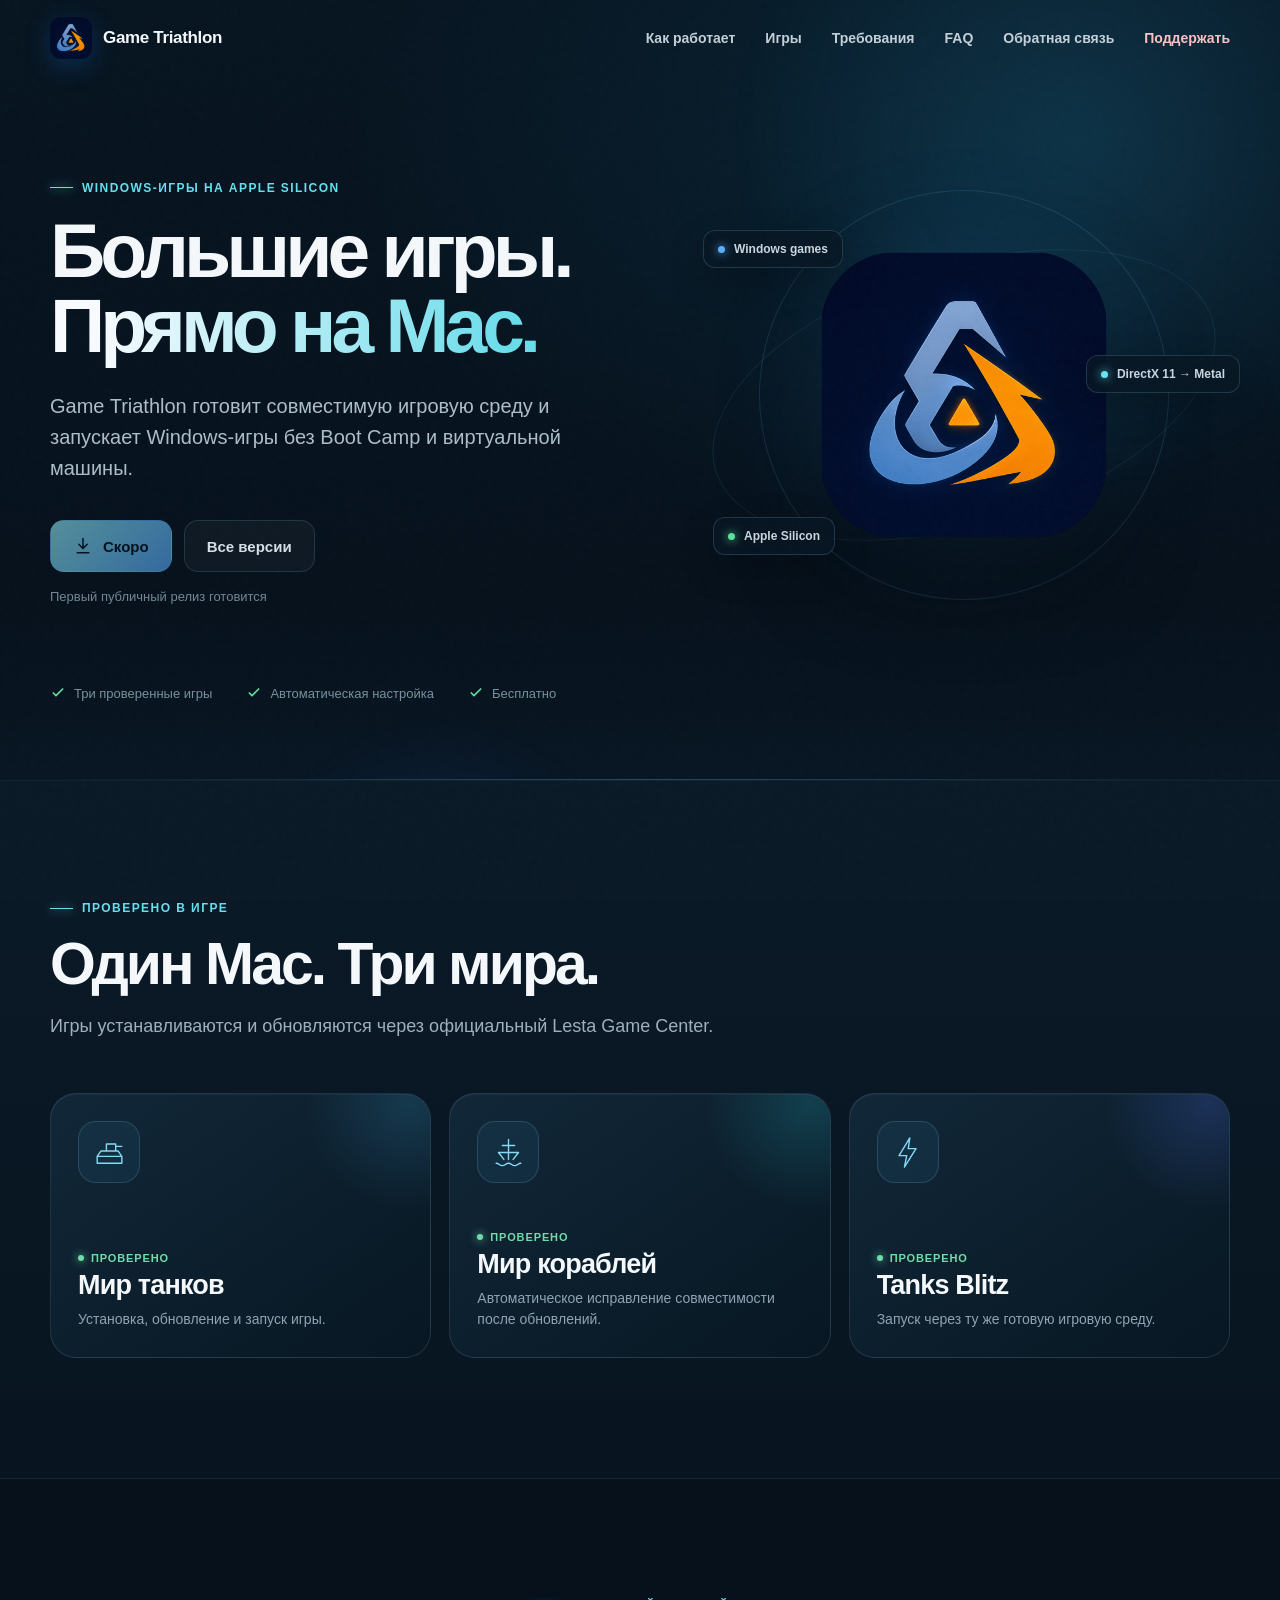
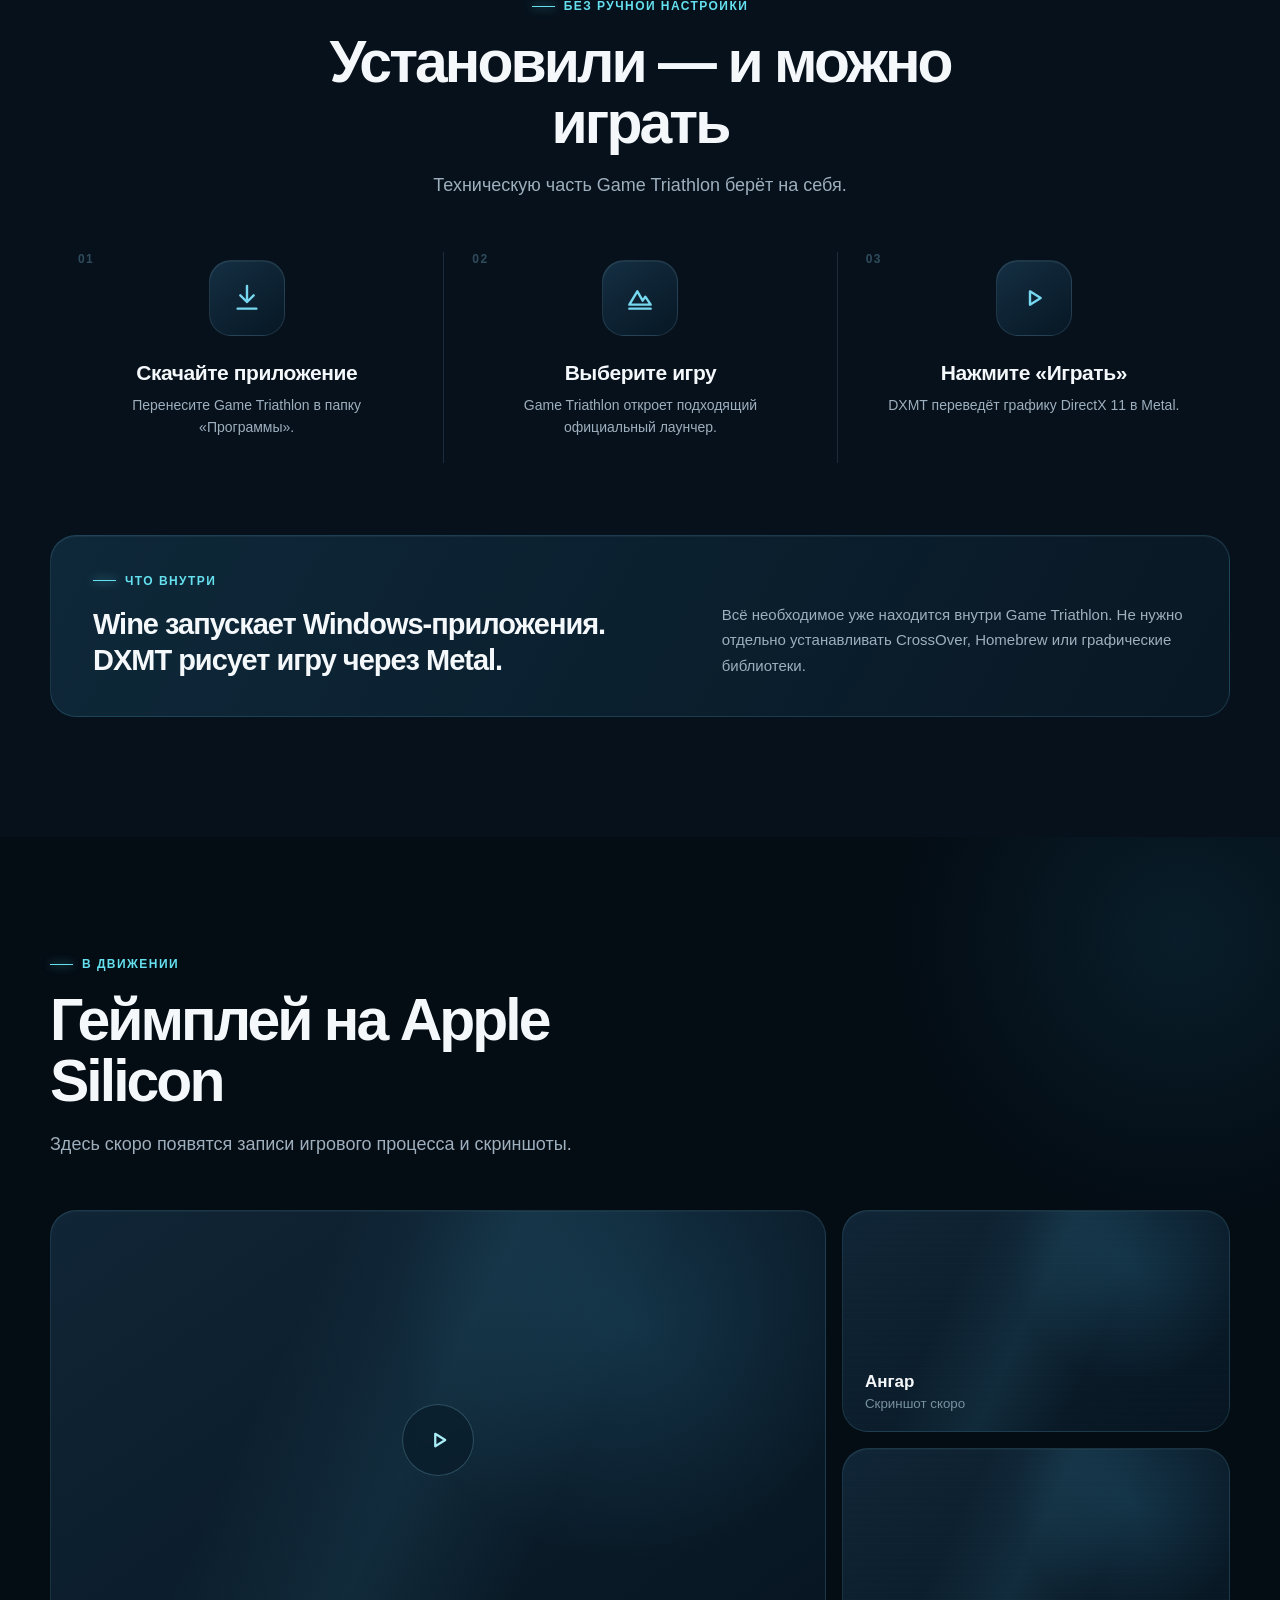
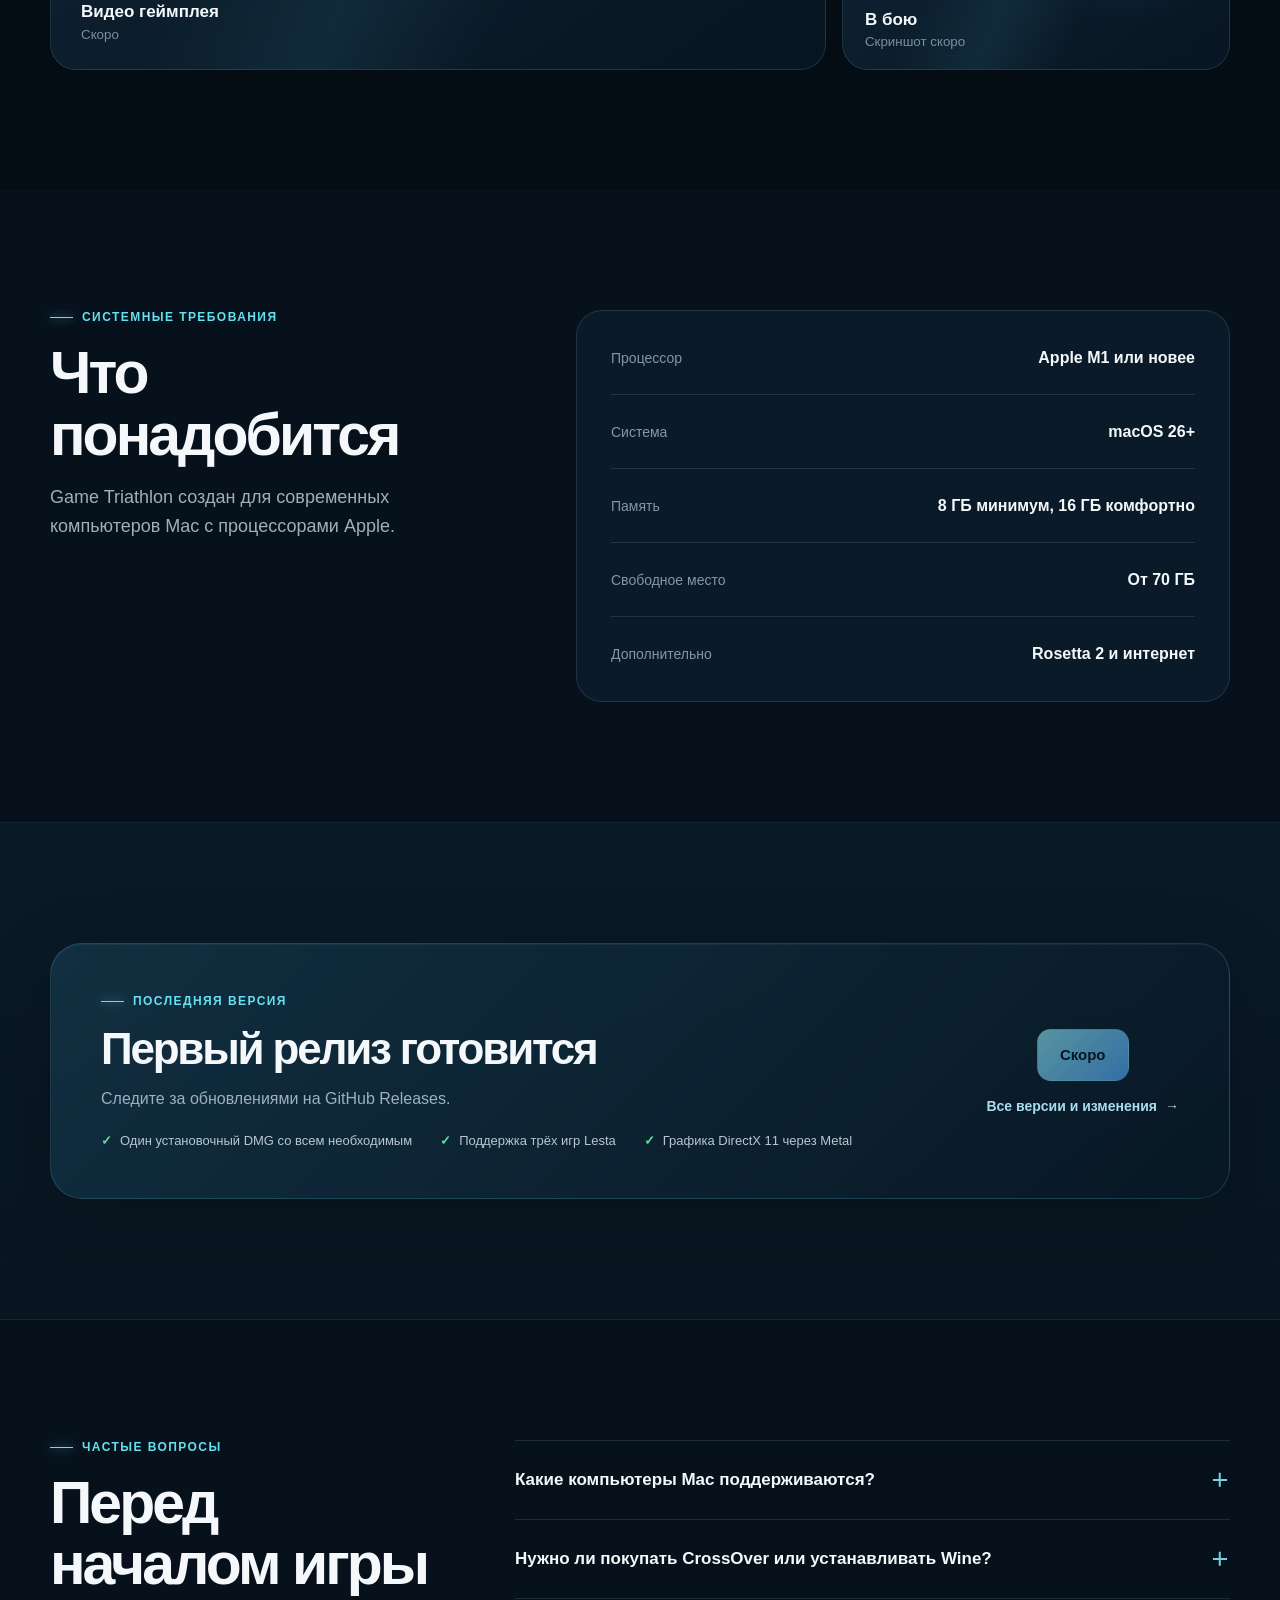
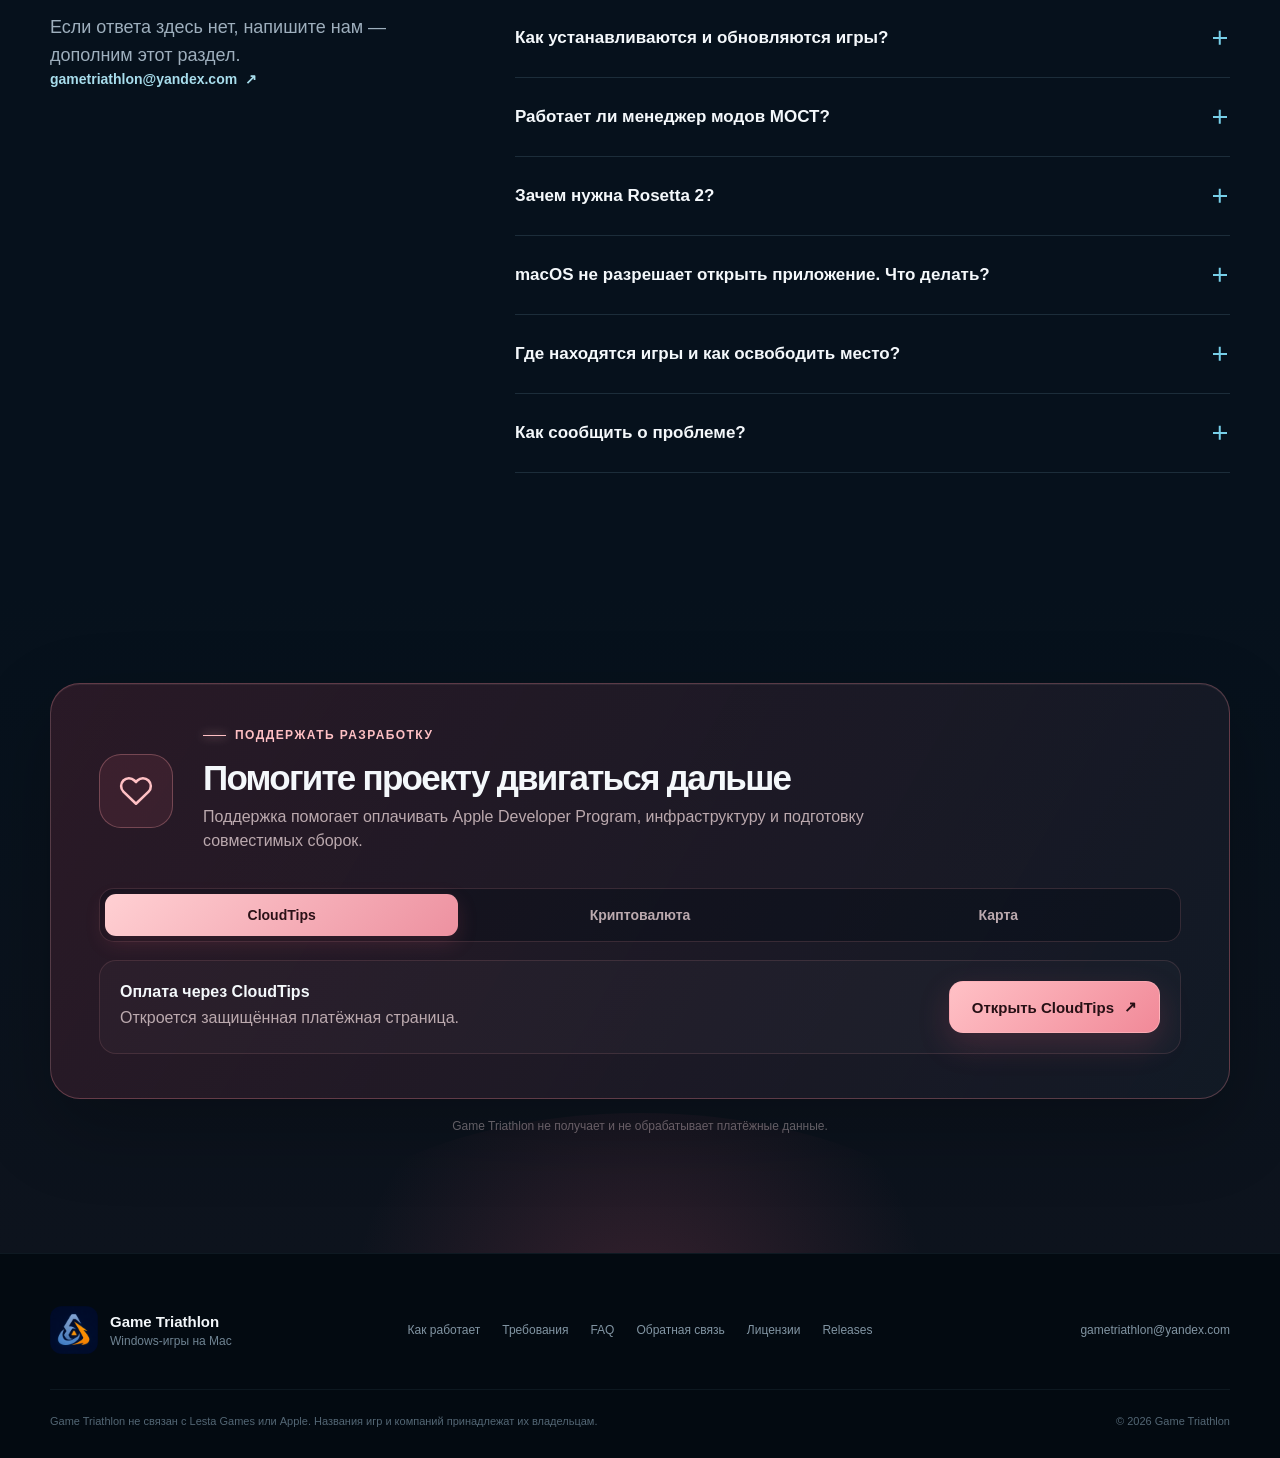
==== index.html @ a2267acf "feat: broaden game catalog and support options" ====
<!doctype html>
<html lang="ru">
<head>
  <meta charset="utf-8">
  <meta name="viewport" content="width=device-width, initial-scale=1">
  <title>Game Triathlon — Windows-игры на Mac</title>
  <meta name="description" content="Запускайте совместимые Windows-игры на Mac с Apple Silicon — без Boot Camp и виртуальной машины. Уже проверены «Мир танков», «Мир кораблей» и Tanks Blitz.">
  <meta name="theme-color" content="#07131f">
  <meta property="og:type" content="website">
  <meta property="og:locale" content="ru_RU">
  <meta property="og:title" content="Game Triathlon — большие игры прямо на Mac">
  <meta property="og:description" content="Готовая среда для запуска совместимых Windows-игр на компьютерах Mac с Apple Silicon.">
  <meta property="og:url" content="https://gametriathlon.github.io/">
  <meta property="og:image" content="https://gametriathlon.github.io/assets/images/app-icon.png">
  <meta name="twitter:card" content="summary">
  <link rel="canonical" href="https://gametriathlon.github.io/">
  <link rel="icon" href="assets/images/app-icon.png" type="image/png">
  <link rel="stylesheet" href="assets/styles.css">
  <script src="assets/site.js" defer></script>
</head>
<body>
  <a class="skip-link" href="#main">Перейти к содержимому</a>

  <header class="site-header" data-header>
    <div class="container nav-shell">
      <a class="brand" href="#top" aria-label="Game Triathlon — в начало страницы">
        <img src="assets/images/app-icon.png" width="42" height="42" alt="">
        <span>Game Triathlon</span>
      </a>
      <button class="menu-toggle" type="button" aria-expanded="false" aria-controls="site-nav" data-menu-toggle>
        <span class="sr-only">Открыть меню</span>
        <span></span><span></span><span></span>
      </button>
      <nav class="site-nav" id="site-nav" aria-label="Основная навигация" data-menu>
        <a href="#how">Как работает</a>
        <a href="#games">Игры</a>
        <a href="#requirements">Требования</a>
        <a href="#faq">FAQ</a>
        <a href="mailto:gametriathlon@yandex.com">Обратная связь</a>
        <a class="nav-support" href="#support">Поддержать</a>
      </nav>
    </div>
  </header>

  <main id="main">
    <section class="hero" id="top">
      <div class="hero-light hero-light-one" aria-hidden="true"></div>
      <div class="hero-light hero-light-two" aria-hidden="true"></div>
      <div class="container hero-grid">
        <div class="hero-copy">
          <p class="eyebrow"><span></span> Windows-игры на Apple Silicon</p>
          <h1>Большие игры.<br><em>Прямо на Mac.</em></h1>
          <p class="hero-lead">Game Triathlon готовит совместимую игровую среду и запускает Windows-игры без Boot Camp и виртуальной машины.</p>
          <div class="hero-actions">
            <a class="button button-primary is-disabled" data-download aria-disabled="true">
              <svg viewBox="0 0 24 24" aria-hidden="true"><path d="M12 3v12m0 0 5-5m-5 5-5-5M5 20h14"/></svg>
              <span data-download-label>Скоро</span>
            </a>
            <a class="button button-quiet" href="https://github.com/gametriathlon/gametriathlon.github.io/releases">Все версии</a>
          </div>
          <p class="release-note" data-hero-release>Первый публичный релиз готовится</p>
        </div>

        <div class="hero-visual" aria-label="Game Triathlon соединяет Windows-игры, Wine и Metal">
          <div class="orbit orbit-one" aria-hidden="true"></div>
          <div class="orbit orbit-two" aria-hidden="true"></div>
          <div class="app-icon-wrap">
            <div class="icon-glow" aria-hidden="true"></div>
            <img src="assets/images/app-icon.png" width="286" height="286" alt="Значок Game Triathlon">
          </div>
          <div class="tech-chip chip-one"><span class="chip-dot blue"></span>Windows games</div>
          <div class="tech-chip chip-two"><span class="chip-dot cyan"></span>DirectX 11 → Metal</div>
          <div class="tech-chip chip-three"><span class="chip-dot green"></span>Apple Silicon</div>
        </div>
      </div>
      <div class="container proof-row" aria-label="Ключевые преимущества">
        <span><svg viewBox="0 0 24 24" aria-hidden="true"><path d="m5 12 4 4L19 6"/></svg>Три проверенные игры</span>
        <span><svg viewBox="0 0 24 24" aria-hidden="true"><path d="m5 12 4 4L19 6"/></svg>Автоматическая настройка</span>
        <span><svg viewBox="0 0 24 24" aria-hidden="true"><path d="m5 12 4 4L19 6"/></svg>Бесплатно</span>
      </div>
    </section>

    <section class="section section-soft" id="games">
      <div class="container">
        <div class="section-heading">
          <p class="eyebrow"><span></span> Проверено в игре</p>
          <h2>Один Mac. Три мира.</h2>
          <p>Игры устанавливаются и обновляются через официальный Lesta Game Center.</p>
        </div>
        <div class="games-grid">
          <article class="game-card game-card-tanks">
            <div class="game-symbol" aria-hidden="true">
              <svg viewBox="0 0 48 48"><path d="M8 29h32v9H8zM13 22h22l5 7H8zM20 13h12v9H20zM32 16h8"/></svg>
            </div>
            <div><p class="status"><i></i>Проверено</p><h3>Мир танков</h3><p>Установка, обновление и запуск игры.</p></div>
          </article>
          <article class="game-card game-card-ships">
            <div class="game-symbol" aria-hidden="true">
              <svg viewBox="0 0 48 48"><path d="M24 7v26M16 15h16M18 33l-7-9h26l-7 9M8 38c4 0 4 3 8 3s4-3 8-3 4 3 8 3 4-3 8-3"/></svg>
            </div>
            <div><p class="status"><i></i>Проверено</p><h3>Мир кораблей</h3><p>Автоматическое исправление совместимости после обновлений.</p></div>
          </article>
          <article class="game-card game-card-blitz">
            <div class="game-symbol" aria-hidden="true">
              <svg viewBox="0 0 48 48"><path d="m27 5-14 23h10l-3 15 15-24H25z"/></svg>
            </div>
            <div><p class="status"><i></i>Проверено</p><h3>Tanks Blitz</h3><p>Запуск через ту же готовую игровую среду.</p></div>
          </article>
        </div>
      </div>
    </section>

    <section class="section" id="how">
      <div class="container">
        <div class="section-heading centered">
          <p class="eyebrow"><span></span> Без ручной настройки</p>
          <h2>Установили — и можно играть</h2>
          <p>Техническую часть Game Triathlon берёт на себя.</p>
        </div>
        <ol class="steps">
          <li><span class="step-number">01</span><div class="step-icon"><svg viewBox="0 0 24 24" aria-hidden="true"><path d="M12 3v12m0 0 5-5m-5 5-5-5M5 20h14"/></svg></div><h3>Скачайте приложение</h3><p>Перенесите Game Triathlon в папку «Программы».</p></li>
          <li><span class="step-number">02</span><div class="step-icon"><svg viewBox="0 0 24 24" aria-hidden="true"><path d="M4 17 10 7l4 7 2-3 4 6zM4 20h16"/></svg></div><h3>Выберите игру</h3><p>Game Triathlon откроет подходящий официальный лаунчер.</p></li>
          <li><span class="step-number">03</span><div class="step-icon"><svg viewBox="0 0 24 24" aria-hidden="true"><path d="m9 7 8 5-8 5z"/></svg></div><h3>Нажмите «Играть»</h3><p>DXMT переведёт графику DirectX 11 в Metal.</p></li>
        </ol>
        <div class="explain-card">
          <div><p class="eyebrow"><span></span> Что внутри</p><h3>Wine запускает Windows-приложения.<br>DXMT рисует игру через Metal.</h3></div>
          <p>Всё необходимое уже находится внутри Game Triathlon. Не нужно отдельно устанавливать CrossOver, Homebrew или графические библиотеки.</p>
        </div>
      </div>
    </section>

    <section class="section section-media" id="media">
      <div class="container">
        <div class="section-heading">
          <p class="eyebrow"><span></span> В движении</p>
          <h2>Геймплей на Apple Silicon</h2>
          <p>Здесь скоро появятся записи игрового процесса и скриншоты.</p>
        </div>
        <div class="media-grid">
          <div class="media-main media-placeholder">
            <span class="play-mark"><svg viewBox="0 0 24 24" aria-hidden="true"><path d="m9 7 8 5-8 5z"/></svg></span>
            <div><strong>Видео геймплея</strong><small>Скоро</small></div>
          </div>
          <div class="media-side">
            <div class="media-placeholder"><span class="scan-lines"></span><div><strong>Ангар</strong><small>Скриншот скоро</small></div></div>
            <div class="media-placeholder"><span class="scan-lines"></span><div><strong>В бою</strong><small>Скриншот скоро</small></div></div>
          </div>
        </div>
      </div>
    </section>

    <section class="section" id="requirements">
      <div class="container requirements-grid">
        <div class="section-heading">
          <p class="eyebrow"><span></span> Системные требования</p>
          <h2>Что понадобится</h2>
          <p>Game Triathlon создан для современных компьютеров Mac с процессорами Apple.</p>
        </div>
        <dl class="requirements-card">
          <div><dt>Процессор</dt><dd>Apple M1 или новее</dd></div>
          <div><dt>Система</dt><dd>macOS 26+</dd></div>
          <div><dt>Память</dt><dd>8 ГБ минимум, 16 ГБ комфортно</dd></div>
          <div><dt>Свободное место</dt><dd>От 70 ГБ</dd></div>
          <div><dt>Дополнительно</dt><dd>Rosetta 2 и интернет</dd></div>
        </dl>
      </div>
    </section>

    <section class="section section-soft" id="release">
      <div class="container release-card">
        <div>
          <p class="eyebrow"><span></span> Последняя версия</p>
          <h2 data-release-title>Первый релиз готовится</h2>
          <p class="release-meta" data-release-meta>Следите за обновлениями на GitHub Releases.</p>
          <ul class="change-list" data-changes>
            <li>Один установочный DMG со всем необходимым</li>
            <li>Поддержка трёх игр Lesta</li>
            <li>Графика DirectX 11 через Metal</li>
          </ul>
        </div>
        <div class="release-actions">
          <a class="button button-primary is-disabled" data-download aria-disabled="true"><span data-download-label>Скоро</span></a>
          <a class="text-link" href="https://github.com/gametriathlon/gametriathlon.github.io/releases">Все версии и изменения <span>→</span></a>
        </div>
      </div>
    </section>

    <section class="section" id="faq">
      <div class="container faq-grid">
        <div class="section-heading">
          <p class="eyebrow"><span></span> Частые вопросы</p>
          <h2>Перед началом игры</h2>
          <p>Если ответа здесь нет, напишите нам — дополним этот раздел.</p>
          <a class="text-link" href="mailto:gametriathlon@yandex.com">gametriathlon@yandex.com <span>↗</span></a>
        </div>
        <div class="faq-list">
          <details><summary>Какие компьютеры Mac поддерживаются?<span></span></summary><p>Mac с процессором Apple M1 или новее и macOS 26+. Intel Mac не поддерживается.</p></details>
          <details><summary>Нужно ли покупать CrossOver или устанавливать Wine?<span></span></summary><p>Нет. Совместимая версия Wine, DXMT и необходимые библиотеки уже включены в Game Triathlon.</p></details>
          <details><summary>Как устанавливаются и обновляются игры?<span></span></summary><p>Через официальный Lesta Game Center внутри подготовленной среды. Файлы игр сайт и Game Triathlon не распространяют.</p></details>
          <details><summary>Работает ли менеджер модов МОСТ?<span></span></summary><p>МОСТ устанавливается из Game Triathlon и работает в той же игровой бутылке. Для установки требуется интернет.</p></details>
          <details><summary>Зачем нужна Rosetta 2?<span></span></summary><p>Она выполняет часть компонентов совместимости. Если Rosetta 2 отсутствует, macOS предложит установить её штатным способом.</p></details>
          <details><summary>macOS не разрешает открыть приложение. Что делать?<span></span></summary><p>Первые сборки могут быть без нотариального заверения Apple. Откройте приложение правой кнопкой мыши и выберите «Открыть». Подписанные релизы появятся после подключения Apple Developer Program.</p></details>
          <details><summary>Где находятся игры и как освободить место?<span></span></summary><p>Игры находятся внутри управляемой бутылки в Application Support. Удалить всю бутылку вместе с играми можно на экране «Бутылки».</p></details>
          <details><summary>Как сообщить о проблеме?<span></span></summary><p>Откройте раздел «Логи» в Game Triathlon, сохраните диагностику и отправьте её на gametriathlon@yandex.com вместе с моделью Mac и описанием ошибки.</p></details>
        </div>
      </div>
    </section>

    <section class="section support-section" id="support">
      <div class="support-glow" aria-hidden="true"></div>
      <div class="container support-card">
        <div class="support-intro">
          <div class="support-heart" aria-hidden="true">
            <svg viewBox="0 0 24 24"><path d="M20.8 4.6a5.5 5.5 0 0 0-7.8 0L12 5.7l-1.1-1.1a5.5 5.5 0 0 0-7.8 7.8l1.1 1.1L12 21l7.8-7.5 1.1-1.1a5.5 5.5 0 0 0-.1-7.8z"/></svg>
          </div>
          <div><p class="eyebrow coral"><span></span> Поддержать разработку</p><h2>Помогите проекту двигаться дальше</h2><p>Поддержка помогает оплачивать Apple Developer Program, инфраструктуру и подготовку совместимых сборок.</p></div>
        </div>

        <div class="support-tabs" role="tablist" aria-label="Способ поддержки">
          <button class="support-tab is-active" type="button" role="tab" aria-selected="true" aria-controls="support-cloudtips" data-support-tab="cloudtips">CloudTips</button>
          <button class="support-tab" type="button" role="tab" aria-selected="false" aria-controls="support-crypto" data-support-tab="crypto">Криптовалюта</button>
          <button class="support-tab" type="button" role="tab" aria-selected="false" aria-controls="support-card" data-support-tab="card">Карта</button>
        </div>

        <div class="support-panel is-active" id="support-cloudtips" role="tabpanel" data-support-panel="cloudtips">
          <div><strong>Оплата через CloudTips</strong><p>Откроется защищённая платёжная страница.</p></div>
          <a class="button button-support" href="https://pay.cloudtips.ru/p/ef916df9" target="_blank" rel="noopener noreferrer">Открыть CloudTips <span>↗</span></a>
        </div>

        <div class="support-panel" id="support-crypto" role="tabpanel" data-support-panel="crypto" hidden>
          <div class="support-value"><div><strong>USDT</strong><small>Сеть ERC20</small><code>0x1fb78e0ff7c89656a00cd696e1b5ce9c070e50da</code></div><button type="button" data-copy="0x1fb78e0ff7c89656a00cd696e1b5ce9c070e50da">Копировать</button></div>
          <div class="support-value"><div><strong>Bitcoin</strong><small>Сеть BTC</small><code>1NEGf85SvXb1PGvRmXdgd9F5bgiXCj26Am</code></div><button type="button" data-copy="1NEGf85SvXb1PGvRmXdgd9F5bgiXCj26Am">Копировать</button></div>
          <div class="support-value"><div><strong>Ethereum</strong><small>Сеть ERC20</small><code>0x1fb78e0ff7c89656a00cd696e1b5ce9c070e50da</code></div><button type="button" data-copy="0x1fb78e0ff7c89656a00cd696e1b5ce9c070e50da">Копировать</button></div>
        </div>

        <div class="support-panel" id="support-card" role="tabpanel" data-support-panel="card" hidden>
        </div>
      </div>
      <p class="payment-note">Game Triathlon не получает и не обрабатывает платёжные данные.</p>
    </section>
  </main>

  <footer class="site-footer">
    <div class="container footer-grid">
      <div class="footer-brand"><img src="assets/images/app-icon.png" width="48" height="48" alt=""><div><strong>Game Triathlon</strong><span>Windows-игры на Mac</span></div></div>
      <div class="footer-links"><a href="#how">Как работает</a><a href="#requirements">Требования</a><a href="#faq">FAQ</a><a href="mailto:gametriathlon@yandex.com">Обратная связь</a><a href="licenses.html">Лицензии</a><a href="https://github.com/gametriathlon/gametriathlon.github.io/releases">Releases</a></div>
      <a class="footer-mail" href="mailto:gametriathlon@yandex.com">gametriathlon@yandex.com</a>
    </div>
    <div class="container legal"><p>Game Triathlon не связан с Lesta Games или Apple. Названия игр и компаний принадлежат их владельцам.</p><p>© <span data-year>2026</span> Game Triathlon</p></div>
  </footer>
</body>
</html>
---- assets/styles.css ----
:root {
  color-scheme: dark;
  --bg: #06111c;
  --bg-deep: #030a11;
  --surface: rgba(16, 34, 50, .72);
  --surface-strong: #0e2233;
  --line: rgba(160, 212, 238, .14);
  --text: #f4f8fb;
  --muted: #9eafbd;
  --blue: #49a9ff;
  --cyan: #65e0ef;
  --green: #5fe0a1;
  --coral: #ff8a91;
  --coral-soft: #ffc0c4;
  --container: 1180px;
  --radius: 26px;
}

* { box-sizing: border-box; }
html { scroll-behavior: smooth; scroll-padding-top: 90px; }
body { margin: 0; min-width: 320px; background: var(--bg); color: var(--text); font-family: -apple-system, BlinkMacSystemFont, "SF Pro Display", "Segoe UI", sans-serif; -webkit-font-smoothing: antialiased; }
body::before { content: ""; position: fixed; inset: 0; pointer-events: none; opacity: .25; background-image: url("data:image/svg+xml,%3Csvg viewBox='0 0 180 180' xmlns='http://www.w3.org/2000/svg'%3E%3Cfilter id='n'%3E%3CfeTurbulence type='fractalNoise' baseFrequency='.9' numOctaves='3' stitchTiles='stitch'/%3E%3C/filter%3E%3Crect width='100%25' height='100%25' filter='url(%23n)' opacity='.08'/%3E%3C/svg%3E"); z-index: 50; }
a { color: inherit; }
button, a { -webkit-tap-highlight-color: transparent; }
button { font: inherit; }
svg { fill: none; stroke: currentColor; stroke-width: 1.8; stroke-linecap: round; stroke-linejoin: round; }
.container { width: min(calc(100% - 48px), var(--container)); margin-inline: auto; }
.sr-only { position: absolute; width: 1px; height: 1px; padding: 0; margin: -1px; overflow: hidden; clip: rect(0,0,0,0); white-space: nowrap; border: 0; }
.skip-link { position: fixed; z-index: 100; top: 10px; left: 10px; transform: translateY(-140%); padding: 12px 16px; border-radius: 10px; background: white; color: #07131f; font-weight: 700; }
.skip-link:focus { transform: none; }
:focus-visible { outline: 3px solid var(--cyan); outline-offset: 4px; }

.site-header { position: fixed; inset: 0 0 auto; z-index: 40; border-bottom: 1px solid transparent; transition: background .25s ease, border-color .25s ease; }
.site-header.scrolled { background: rgba(4, 13, 22, .82); border-color: var(--line); backdrop-filter: blur(20px) saturate(140%); }
.nav-shell { min-height: 76px; display: flex; align-items: center; justify-content: space-between; gap: 32px; }
.brand { display: inline-flex; align-items: center; gap: 11px; color: var(--text); text-decoration: none; font-size: 17px; font-weight: 750; letter-spacing: -.02em; }
.brand img { border-radius: 11px; box-shadow: 0 7px 24px rgba(23, 115, 226, .25); }
.site-nav { display: flex; align-items: center; gap: 30px; }
.site-nav a { color: #c4d0d9; text-decoration: none; font-size: 14px; font-weight: 600; transition: color .2s ease; }
.site-nav a:hover { color: white; }
.site-nav .nav-support { color: var(--coral-soft); }
.menu-toggle { display: none; width: 44px; height: 44px; border: 1px solid var(--line); border-radius: 13px; background: rgba(255,255,255,.04); color: white; place-content: center; gap: 5px; }
.menu-toggle span:not(.sr-only) { width: 18px; height: 1.5px; display: block; background: currentColor; transition: transform .2s, opacity .2s; }

.hero { min-height: 780px; padding: 180px 0 72px; position: relative; overflow: hidden; background: radial-gradient(ellipse at 75% 20%, rgba(17, 105, 143, .15), transparent 45%), linear-gradient(180deg, #071521 0%, #06111c 78%, #081623 100%); }
.hero::after { content: ""; position: absolute; inset: auto 0 0; height: 1px; background: linear-gradient(90deg, transparent, rgba(100,224,239,.28), transparent); }
.hero-light { position: absolute; pointer-events: none; border-radius: 50%; filter: blur(5px); }
.hero-light-one { width: 760px; height: 760px; right: -180px; top: -240px; background: radial-gradient(circle, rgba(47, 174, 222, .14), transparent 65%); }
.hero-light-two { width: 420px; height: 420px; left: 18%; bottom: -350px; background: radial-gradient(circle, rgba(70, 116, 255, .12), transparent 68%); }
.hero-grid { display: grid; grid-template-columns: 1.05fr .95fr; align-items: center; gap: 60px; position: relative; z-index: 2; }
.eyebrow { display: flex; align-items: center; gap: 9px; margin: 0 0 18px; color: var(--cyan); font-size: 12px; font-weight: 800; letter-spacing: .12em; text-transform: uppercase; }
.eyebrow > span { width: 23px; height: 1px; background: currentColor; box-shadow: 0 0 10px currentColor; }
.eyebrow.coral { color: var(--coral-soft); }
.hero h1 { margin: 0; max-width: 680px; font-size: clamp(58px, 6vw, 92px); line-height: .98; letter-spacing: -.065em; font-weight: 760; }
.hero h1 em { color: transparent; font-style: normal; background: linear-gradient(95deg, #f8fbff 10%, #69ddea 95%); -webkit-background-clip: text; background-clip: text; }
.hero-lead { margin: 28px 0 0; max-width: 570px; color: #adbecb; font-size: 20px; line-height: 1.55; }
.hero-actions { display: flex; align-items: center; gap: 12px; margin-top: 36px; flex-wrap: wrap; }
.button { min-height: 52px; padding: 0 22px; display: inline-flex; align-items: center; justify-content: center; gap: 10px; border: 1px solid transparent; border-radius: 14px; text-decoration: none; font-size: 15px; font-weight: 750; transition: transform .2s ease, box-shadow .2s ease, border-color .2s ease, background .2s ease; }
.button svg { width: 20px; height: 20px; }
.button:hover { transform: translateY(-2px); }
.button-primary { color: #03121e; background: linear-gradient(135deg, #8debf5, #55aaff); box-shadow: 0 12px 34px rgba(63, 177, 234, .25), inset 0 1px rgba(255,255,255,.65); }
.button-primary:not(.is-disabled):hover { box-shadow: 0 17px 42px rgba(63, 177, 234, .38), inset 0 1px rgba(255,255,255,.65); }
.button-quiet { color: #d6e0e7; border-color: var(--line); background: rgba(255,255,255,.035); }
.button-quiet:hover { border-color: rgba(120,210,235,.3); background: rgba(255,255,255,.06); }
.button.is-disabled { cursor: default; opacity: .58; pointer-events: none; box-shadow: none; }
.release-note { min-height: 20px; margin: 17px 0 0; color: #718795; font-size: 13px; }

.hero-visual { min-height: 430px; position: relative; display: grid; place-items: center; isolation: isolate; }
.app-icon-wrap { position: relative; z-index: 3; animation: float 6s ease-in-out infinite; }
.app-icon-wrap img { display: block; width: min(25vw, 286px); height: auto; border-radius: 26%; filter: drop-shadow(0 40px 48px rgba(0,0,0,.4)); }
.icon-glow { position: absolute; inset: 12%; z-index: -1; border-radius: 50%; background: rgba(50, 163, 255, .42); filter: blur(65px); }
.orbit { position: absolute; border: 1px solid rgba(111, 207, 238, .14); border-radius: 50%; transform: rotate(-17deg); }
.orbit-one { width: 410px; height: 410px; }
.orbit-two { width: 520px; height: 260px; border-color: rgba(111,207,238,.1); }
.tech-chip { position: absolute; z-index: 4; display: flex; align-items: center; gap: 9px; padding: 11px 14px; color: #cad7e1; border: 1px solid rgba(139, 212, 239, .18); border-radius: 12px; background: rgba(8, 23, 35, .78); backdrop-filter: blur(14px); box-shadow: 0 14px 36px rgba(0,0,0,.24); font-size: 12px; font-weight: 650; }
.chip-one { top: 50px; left: 5px; }.chip-two { right: -10px; top: 175px; }.chip-three { left: 15px; bottom: 55px; }
.chip-dot { width: 7px; height: 7px; border-radius: 50%; box-shadow: 0 0 10px currentColor; }.chip-dot.blue{color:#5aaeff;background:currentColor}.chip-dot.cyan{color:#67e5f0;background:currentColor}.chip-dot.green{color:#5de09d;background:currentColor}
.proof-row { position: relative; z-index: 3; margin-top: 75px; display: flex; gap: 34px; color: #78909f; font-size: 13px; }
.proof-row span { display: flex; align-items: center; gap: 8px; }.proof-row svg{width:16px;height:16px;color:var(--green);stroke-width:2.5}

.section { position: relative; padding: 120px 0; }
.section-soft { background: linear-gradient(180deg, rgba(14,31,46,.63), rgba(8,22,34,.75)); border-block: 1px solid rgba(143,207,231,.07); }
.section-heading { max-width: 680px; margin-bottom: 52px; }
.section-heading.centered { margin-inline: auto; text-align: center; }.section-heading.centered .eyebrow{justify-content:center}
.section h2 { margin: 0 0 18px; font-size: clamp(40px, 4.6vw, 66px); line-height: 1.04; letter-spacing: -.05em; }
.section-heading > p:not(.eyebrow) { margin: 0; color: var(--muted); font-size: 18px; line-height: 1.6; }

.games-grid { display: grid; grid-template-columns: repeat(3, 1fr); gap: 18px; }
.game-card { min-height: 265px; display: flex; flex-direction: column; justify-content: space-between; padding: 27px; position: relative; overflow: hidden; border: 1px solid var(--line); border-radius: var(--radius); background: linear-gradient(145deg, rgba(20,43,61,.82), rgba(8,23,35,.82)); box-shadow: inset 0 1px rgba(255,255,255,.04); }
.game-card::before { content:""; position:absolute; width:220px;height:220px;right:-90px;top:-100px;border-radius:50%;background:radial-gradient(circle,rgba(66,175,225,.18),transparent 68%); }
.game-card-ships::before { background:radial-gradient(circle,rgba(44,211,226,.18),transparent 68%); }.game-card-blitz::before{background:radial-gradient(circle,rgba(88,122,255,.2),transparent 68%)}
.game-symbol { width: 62px; height: 62px; display:grid;place-items:center;border:1px solid rgba(122,205,238,.18);border-radius:18px;background:rgba(71,161,208,.08);color:#84d9f4; }
.game-symbol svg { width: 37px; height: 37px; }
.game-card h3 { margin: 6px 0 8px; font-size: 27px; letter-spacing: -.03em; }.game-card p:last-child{margin:0;color:#8fa3b2;font-size:14px;line-height:1.5}
.status { display:flex;align-items:center;gap:7px;margin:0;color:#6fddaa;font-size:11px;font-weight:800;letter-spacing:.08em;text-transform:uppercase}.status i{width:6px;height:6px;border-radius:50%;background:currentColor;box-shadow:0 0 9px currentColor}

.steps { margin: 0; padding: 0; display: grid; grid-template-columns: repeat(3,1fr); list-style: none; counter-reset: steps; }
.steps li { padding: 8px 42px 24px; position: relative; text-align: center; }.steps li+li{border-left:1px solid var(--line)}
.step-number { position:absolute;top:0;left:28px;color:rgba(128,190,217,.34);font-size:12px;font-weight:800;letter-spacing:.12em}
.step-icon { width:76px;height:76px;margin:0 auto 25px;display:grid;place-items:center;border:1px solid var(--line);border-radius:22px;background:linear-gradient(145deg,rgba(24,53,74,.84),rgba(8,25,38,.84));box-shadow:inset 0 1px rgba(255,255,255,.06);color:#76d7ee}.step-icon svg{width:32px;height:32px}
.steps h3 { margin:0 0 10px;font-size:21px;letter-spacing:-.02em}.steps p{margin:0;color:var(--muted);font-size:14px;line-height:1.55}
.explain-card { margin-top: 72px; padding: 38px 42px; display:grid;grid-template-columns:1.1fr .9fr;gap:60px;align-items:end;border:1px solid rgba(110,205,234,.17);border-radius:var(--radius);background:linear-gradient(120deg,rgba(17,47,66,.78),rgba(11,28,42,.62));box-shadow:inset 0 1px rgba(255,255,255,.05)}
.explain-card h3{margin:0;font-size:29px;line-height:1.25;letter-spacing:-.035em}.explain-card>p{margin:0;color:var(--muted);font-size:15px;line-height:1.7}

.section-media { overflow:hidden;background:#040c14}.section-media::before{content:"";position:absolute;width:600px;height:600px;right:-200px;top:-200px;border-radius:50%;background:radial-gradient(circle,rgba(41,158,200,.12),transparent 68%)}
.media-grid { display:grid;grid-template-columns:1.6fr .8fr;gap:16px}.media-side{display:grid;gap:16px}.media-placeholder{min-height:190px;position:relative;overflow:hidden;border:1px solid rgba(117,204,234,.15);border-radius:var(--radius);background:linear-gradient(145deg,#102536,#071521);box-shadow:inset 0 1px rgba(255,255,255,.04)}
.media-placeholder::before{content:"";position:absolute;inset:0;background:linear-gradient(115deg,transparent 30%,rgba(82,194,230,.09) 48%,transparent 65%),radial-gradient(circle at 75% 25%,rgba(63,174,220,.16),transparent 35%)}
.media-main{min-height:460px;display:grid;place-items:center}.media-main>div{position:absolute;left:30px;bottom:27px;display:flex;flex-direction:column;gap:5px}.media-placeholder strong{font-size:17px}.media-placeholder small{color:#77909f}.play-mark{position:relative;width:72px;height:72px;display:grid;place-items:center;border:1px solid rgba(142,220,243,.25);border-radius:50%;background:rgba(8,27,40,.66);backdrop-filter:blur(10px);color:#a9eef6}.play-mark svg{width:30px;height:30px;margin-left:3px}.media-side .media-placeholder>div{position:absolute;left:22px;bottom:20px;display:flex;flex-direction:column;gap:4px}.scan-lines{position:absolute;inset:0;opacity:.17;background:repeating-linear-gradient(0deg,transparent 0 6px,rgba(113,208,236,.12) 7px)}

.requirements-grid { display:grid;grid-template-columns:.8fr 1.2fr;gap:90px;align-items:start}.requirements-card{margin:0;padding:10px 34px;border:1px solid var(--line);border-radius:var(--radius);background:rgba(14,34,50,.58)}.requirements-card>div{min-height:74px;display:flex;align-items:center;justify-content:space-between;gap:30px;border-bottom:1px solid var(--line)}.requirements-card>div:last-child{border:0}.requirements-card dt{color:#8297a6;font-size:14px}.requirements-card dd{margin:0;text-align:right;font-size:16px;font-weight:700}
.release-card { padding:50px;display:grid;grid-template-columns:1fr auto;gap:55px;align-items:center;border:1px solid rgba(111,205,234,.18);border-radius:32px;background:linear-gradient(135deg,rgba(20,54,73,.78),rgba(8,24,37,.9));box-shadow:0 24px 80px rgba(0,0,0,.2),inset 0 1px rgba(255,255,255,.05)}
.release-card h2{font-size:44px}.release-meta{color:var(--muted)}.change-list{margin:25px 0 0;padding:0;display:flex;gap:12px 28px;flex-wrap:wrap;list-style:none;color:#b8c6cf;font-size:13px}.change-list li::before{content:"✓";margin-right:8px;color:var(--green);font-weight:800}.release-actions{display:flex;flex-direction:column;align-items:center;gap:17px}.text-link{display:inline-flex;align-items:center;gap:8px;color:#a8ddec;text-decoration:none;font-size:14px;font-weight:700}.text-link span{transition:transform .2s}.text-link:hover span{transform:translateX(3px)}

.faq-grid { display:grid;grid-template-columns:.7fr 1.3fr;gap:80px;align-items:start}.faq-grid .section-heading{position:sticky;top:115px}.faq-list{border-top:1px solid var(--line)}.faq-list details{border-bottom:1px solid var(--line)}.faq-list summary{min-height:78px;display:flex;align-items:center;justify-content:space-between;gap:20px;cursor:pointer;list-style:none;font-size:17px;font-weight:700}.faq-list summary::-webkit-details-marker{display:none}.faq-list summary span{width:20px;height:20px;position:relative;flex:0 0 auto}.faq-list summary span::before,.faq-list summary span::after{content:"";position:absolute;left:3px;right:3px;top:9px;height:1.5px;background:#77cfe8;transition:transform .2s}.faq-list summary span::after{transform:rotate(90deg)}.faq-list details[open] summary span::after{transform:rotate(0)}.faq-list details p{margin:-5px 45px 25px 0;color:var(--muted);font-size:15px;line-height:1.7}

.support-section { padding-top: 90px; overflow: hidden; background: linear-gradient(180deg,#06111c,#0d131d); }
.support-glow { position: absolute; width: 760px; height: 420px; left: 50%; bottom: -280px; transform: translateX(-50%); border-radius: 50%; background: radial-gradient(circle,rgba(220,90,115,.2),transparent 67%); }
.support-card { padding: 44px 48px; position: relative; border: 1px solid rgba(255,147,158,.28); border-radius: 30px; background: linear-gradient(120deg,rgba(65,31,45,.6),rgba(19,27,39,.84)); box-shadow: 0 28px 80px rgba(0,0,0,.24),inset 0 1px rgba(255,255,255,.06); }
.support-intro { display: grid; grid-template-columns: auto 1fr; gap: 30px; align-items: center; }
.support-heart { width: 74px; height: 74px; display: grid; place-items: center; border: 1px solid rgba(255,161,170,.3); border-radius: 22px; background: rgba(255,116,134,.09); color: var(--coral-soft); }
.support-heart svg { width: 34px; height: 34px; }
.support-card h2 { margin: 0 0 8px; font-size: 35px; }
.support-card p:not(.eyebrow) { margin: 0; max-width: 670px; color: #bba9ae; line-height: 1.55; }
.support-tabs { margin: 34px 0 18px; padding: 5px; display: grid; grid-template-columns: repeat(3, 1fr); gap: 5px; border: 1px solid rgba(255,161,170,.16); border-radius: 15px; background: rgba(5,13,22,.42); }
.support-tab { min-height: 42px; border: 0; border-radius: 11px; color: #bba9ae; background: transparent; cursor: pointer; font-size: 14px; font-weight: 750; transition: color .2s, background .2s, box-shadow .2s; }
.support-tab:hover { color: white; }
.support-tab.is-active { color: #2b1117; background: linear-gradient(135deg,#ffd0d3,#ed91a0); box-shadow: 0 7px 20px rgba(222,84,108,.17); }
.support-panel { min-height: 94px; display: none; gap: 12px; }
.support-panel.is-active { display: grid; }
#support-cloudtips.is-active { grid-template-columns: 1fr auto; align-items: center; padding: 18px 20px; border: 1px solid rgba(255,161,170,.13); border-radius: 17px; background: rgba(255,255,255,.025); }
.support-panel strong { display: block; margin-bottom: 5px; font-size: 16px; }
.support-value { padding: 15px 17px; display: grid; grid-template-columns: minmax(0,1fr) auto; gap: 18px; align-items: center; border: 1px solid rgba(255,161,170,.13); border-radius: 15px; background: rgba(255,255,255,.025); }
.support-value div { min-width: 0; }
.support-value small { display: block; margin-bottom: 7px; color: #967f87; }
.support-value code { display: block; overflow: hidden; color: #f3d8dc; font-family: ui-monospace, SFMono-Regular, Menlo, monospace; font-size: 13px; text-overflow: ellipsis; white-space: nowrap; }
.support-value button { min-height: 38px; padding: 0 14px; border: 1px solid rgba(255,161,170,.24); border-radius: 10px; color: #ffd5d8; background: rgba(255,143,157,.08); cursor: pointer; font-weight: 700; }
.support-value button:hover { background: rgba(255,143,157,.15); }
.button-support { color: #271015; border-color: rgba(255,179,187,.65); background: linear-gradient(135deg,#ffc1c6,#f18998); box-shadow: 0 12px 32px rgba(222,84,108,.2); }
.button-support:hover { box-shadow: 0 16px 38px rgba(222,84,108,.32); }
.payment-note { text-align: center; margin: 20px auto 0; color: #706c74; font-size: 12px; }

.site-footer{padding:52px 0 28px;background:var(--bg-deep);border-top:1px solid rgba(142,204,229,.08)}.footer-grid{display:grid;grid-template-columns:1fr auto 1fr;align-items:center;gap:30px}.footer-brand{display:flex;align-items:center;gap:12px}.footer-brand img{border-radius:12px}.footer-brand div{display:flex;flex-direction:column;gap:4px}.footer-brand strong{font-size:15px}.footer-brand span{color:#6f8392;font-size:12px}.footer-links{display:flex;gap:22px}.footer-links a,.footer-mail{color:#8295a3;text-decoration:none;font-size:12px}.footer-links a:hover,.footer-mail:hover{color:white}.footer-mail{justify-self:end}.legal{margin-top:35px;padding-top:23px;display:flex;justify-content:space-between;gap:30px;border-top:1px solid rgba(142,204,229,.07);color:#536674;font-size:11px;line-height:1.5}.legal p{margin:0}.legal p:first-child{max-width:720px}

@keyframes float { 0%,100%{transform:translateY(0)}50%{transform:translateY(-10px)} }

@media (max-width: 900px) {
  .hero{padding-top:140px}.hero-grid{grid-template-columns:1fr;text-align:center}.hero-copy{display:flex;flex-direction:column;align-items:center}.hero-visual{min-height:380px}.app-icon-wrap img{width:220px}.proof-row{justify-content:center}.games-grid{grid-template-columns:1fr}.game-card{min-height:220px}.steps{grid-template-columns:1fr;gap:36px}.steps li+li{border-left:0}.explain-card,.requirements-grid,.faq-grid{grid-template-columns:1fr;gap:40px}.faq-grid .section-heading{position:static}.media-grid{grid-template-columns:1fr}.media-side{grid-template-columns:1fr 1fr}.release-card{grid-template-columns:1fr}.release-actions{align-items:flex-start}.footer-grid{grid-template-columns:1fr}.footer-links{flex-wrap:wrap}.footer-mail{justify-self:start}
}

@media (max-width: 680px) {
  .container{width:min(calc(100% - 32px),var(--container))}.nav-shell{min-height:66px}.menu-toggle{display:grid}.site-nav{position:absolute;top:58px;left:16px;right:16px;padding:14px;display:none;align-items:stretch;flex-direction:column;gap:2px;border:1px solid var(--line);border-radius:18px;background:rgba(5,17,27,.96);box-shadow:0 20px 50px rgba(0,0,0,.36);backdrop-filter:blur(18px)}.site-nav.open{display:flex}.site-nav a{padding:13px 12px;border-radius:10px}.site-nav a:hover{background:rgba(255,255,255,.05)}.menu-toggle[aria-expanded="true"] span:nth-child(2){transform:translateY(6.5px) rotate(45deg)}.menu-toggle[aria-expanded="true"] span:nth-child(3){opacity:0}.menu-toggle[aria-expanded="true"] span:nth-child(4){transform:translateY(-6.5px) rotate(-45deg)}
  .hero{min-height:auto;padding:126px 0 55px}.hero h1{font-size:52px}.hero-lead{font-size:17px}.hero-actions{width:100%;flex-direction:column}.hero-actions .button{width:100%}.hero-visual{min-height:330px}.orbit-one{width:300px;height:300px}.orbit-two{width:350px;height:190px}.app-icon-wrap img{width:180px}.tech-chip{padding:9px 10px;font-size:10px}.chip-one{left:0;top:40px}.chip-two{right:0;top:155px}.chip-three{left:7px;bottom:30px}.proof-row{margin-top:45px;align-items:flex-start;flex-direction:column;gap:13px}
  .section{padding:82px 0}.section h2{font-size:40px}.section-heading{margin-bottom:36px}.section-heading>p:not(.eyebrow){font-size:16px}.game-card{padding:23px}.steps li{padding-inline:16px}.step-number{left:8px}.explain-card{margin-top:46px;padding:27px 24px;grid-template-columns:1fr;gap:22px}.explain-card h3{font-size:24px}.media-main{min-height:330px}.media-side{grid-template-columns:1fr}.requirements-card{padding-inline:22px}.requirements-card>div{align-items:flex-start;flex-direction:column;gap:8px;padding:18px 0}.requirements-card dd{text-align:left}.release-card{padding:30px 24px}.release-card h2{font-size:35px}.change-list{flex-direction:column}.release-actions,.release-actions .button{width:100%}.support-card{padding:30px 24px}.support-intro{grid-template-columns:1fr}.support-card h2{font-size:31px}.support-tabs{grid-template-columns:1fr}.support-panel.is-active,#support-cloudtips.is-active{grid-template-columns:1fr}.support-panel .button-support{width:100%}.support-value{grid-template-columns:1fr}.support-value button{width:100%}.footer-links{gap:14px 20px}.legal{flex-direction:column-reverse}
}

@media (prefers-reduced-motion: reduce) {
  html { scroll-behavior: auto; }
  *, *::before, *::after { animation-duration: .01ms !important; animation-iteration-count: 1 !important; transition-duration: .01ms !important; }
}
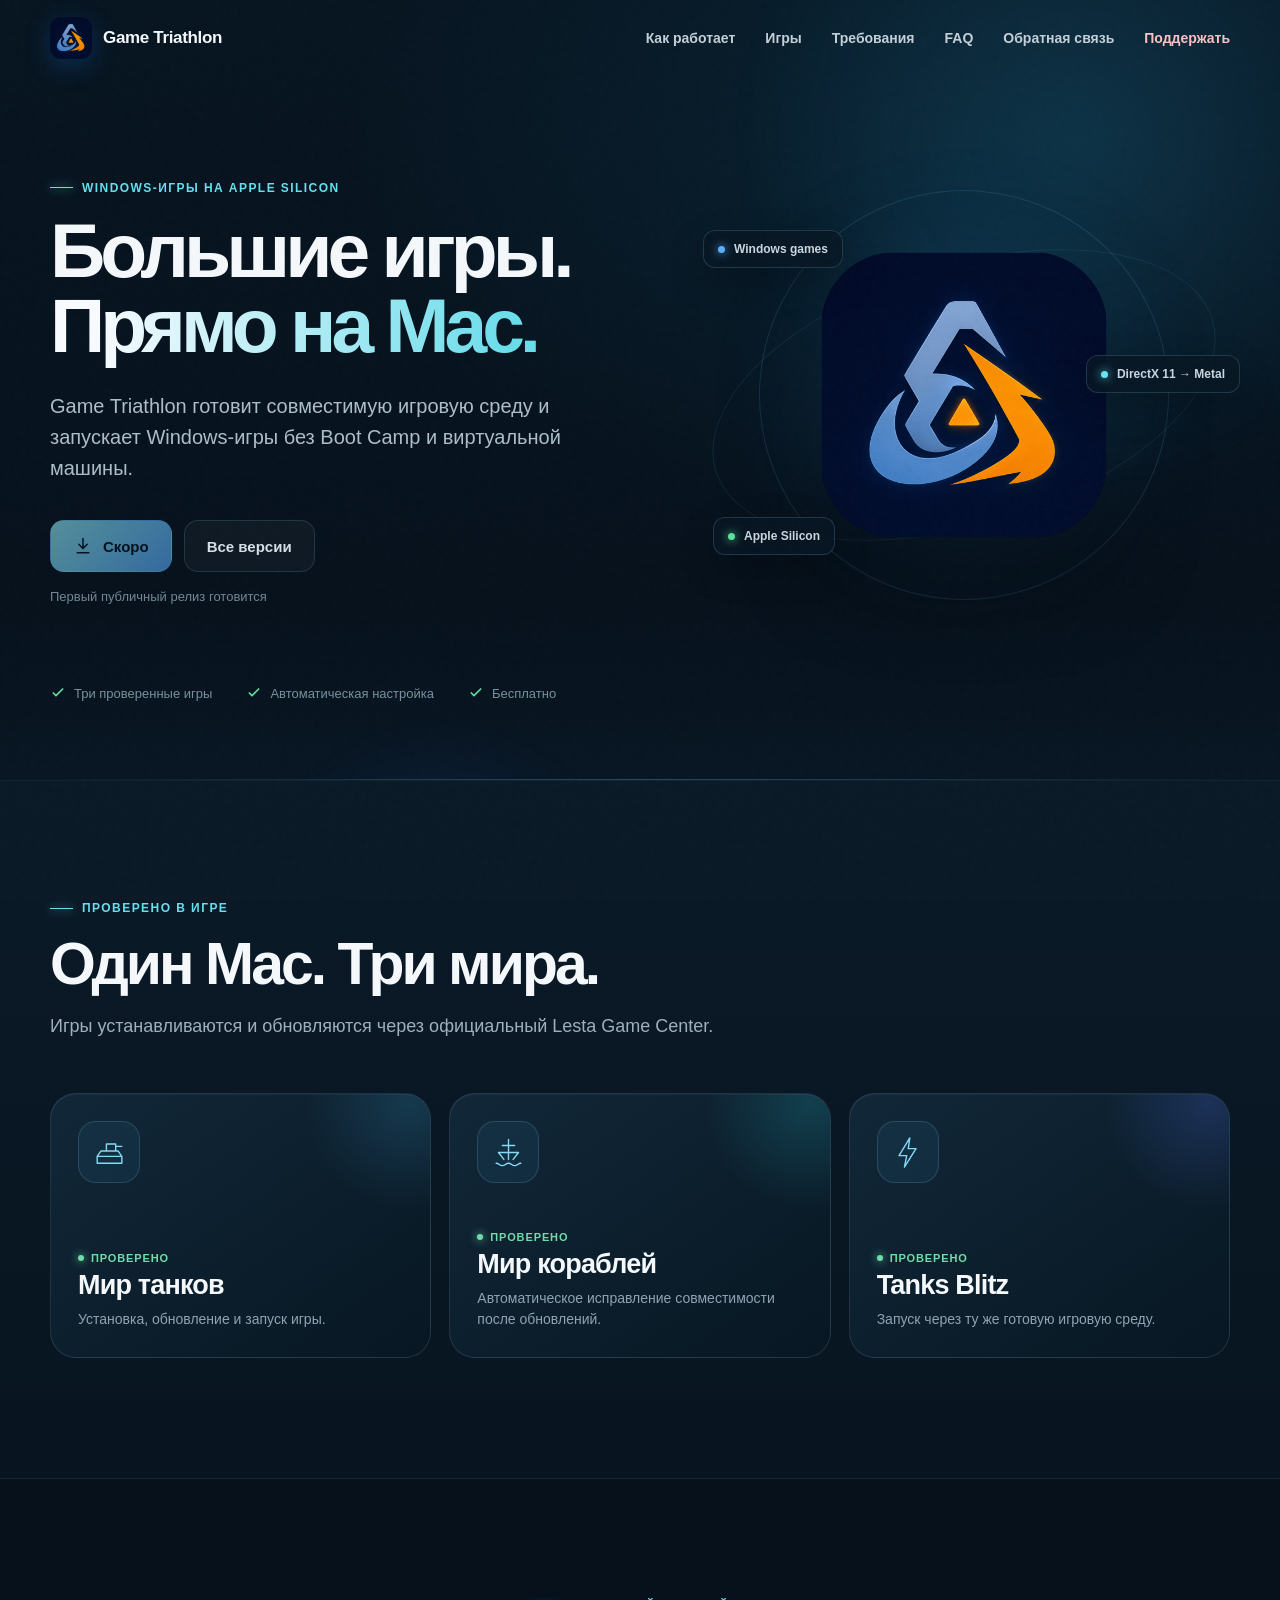
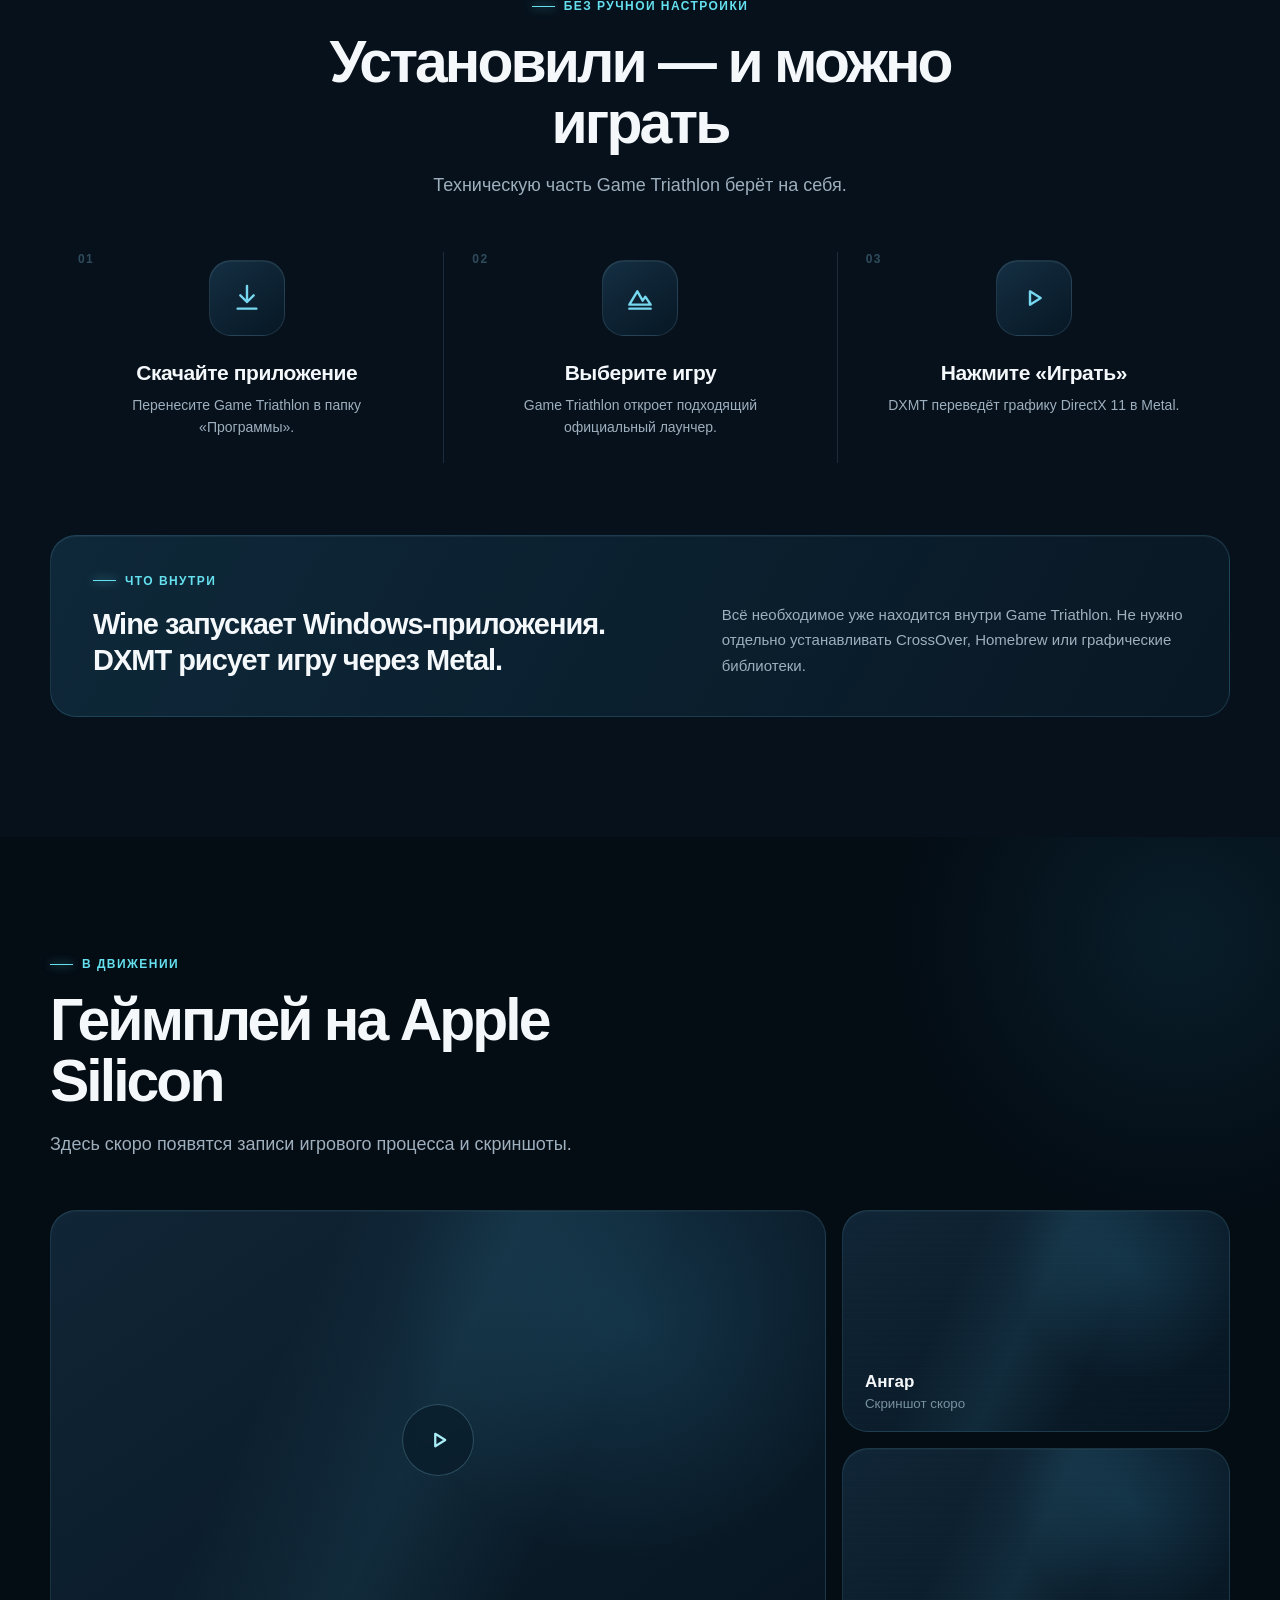
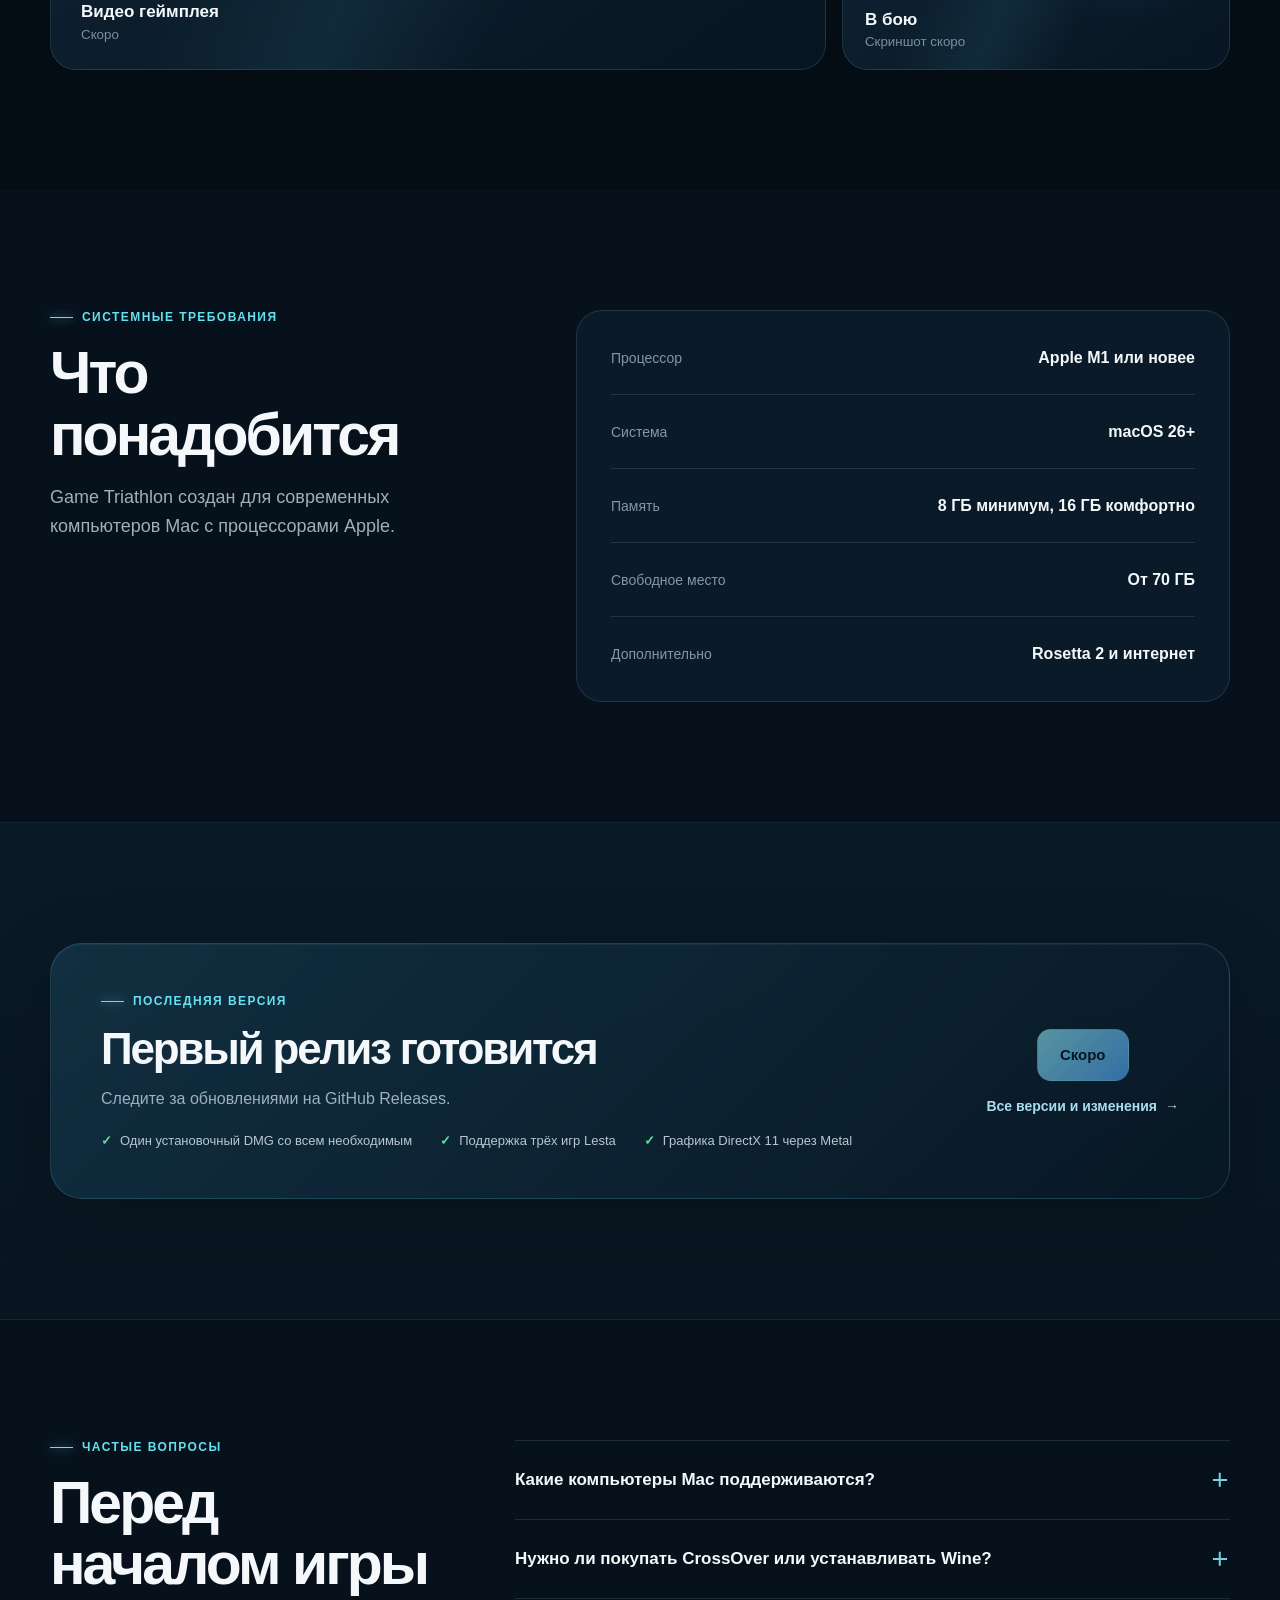
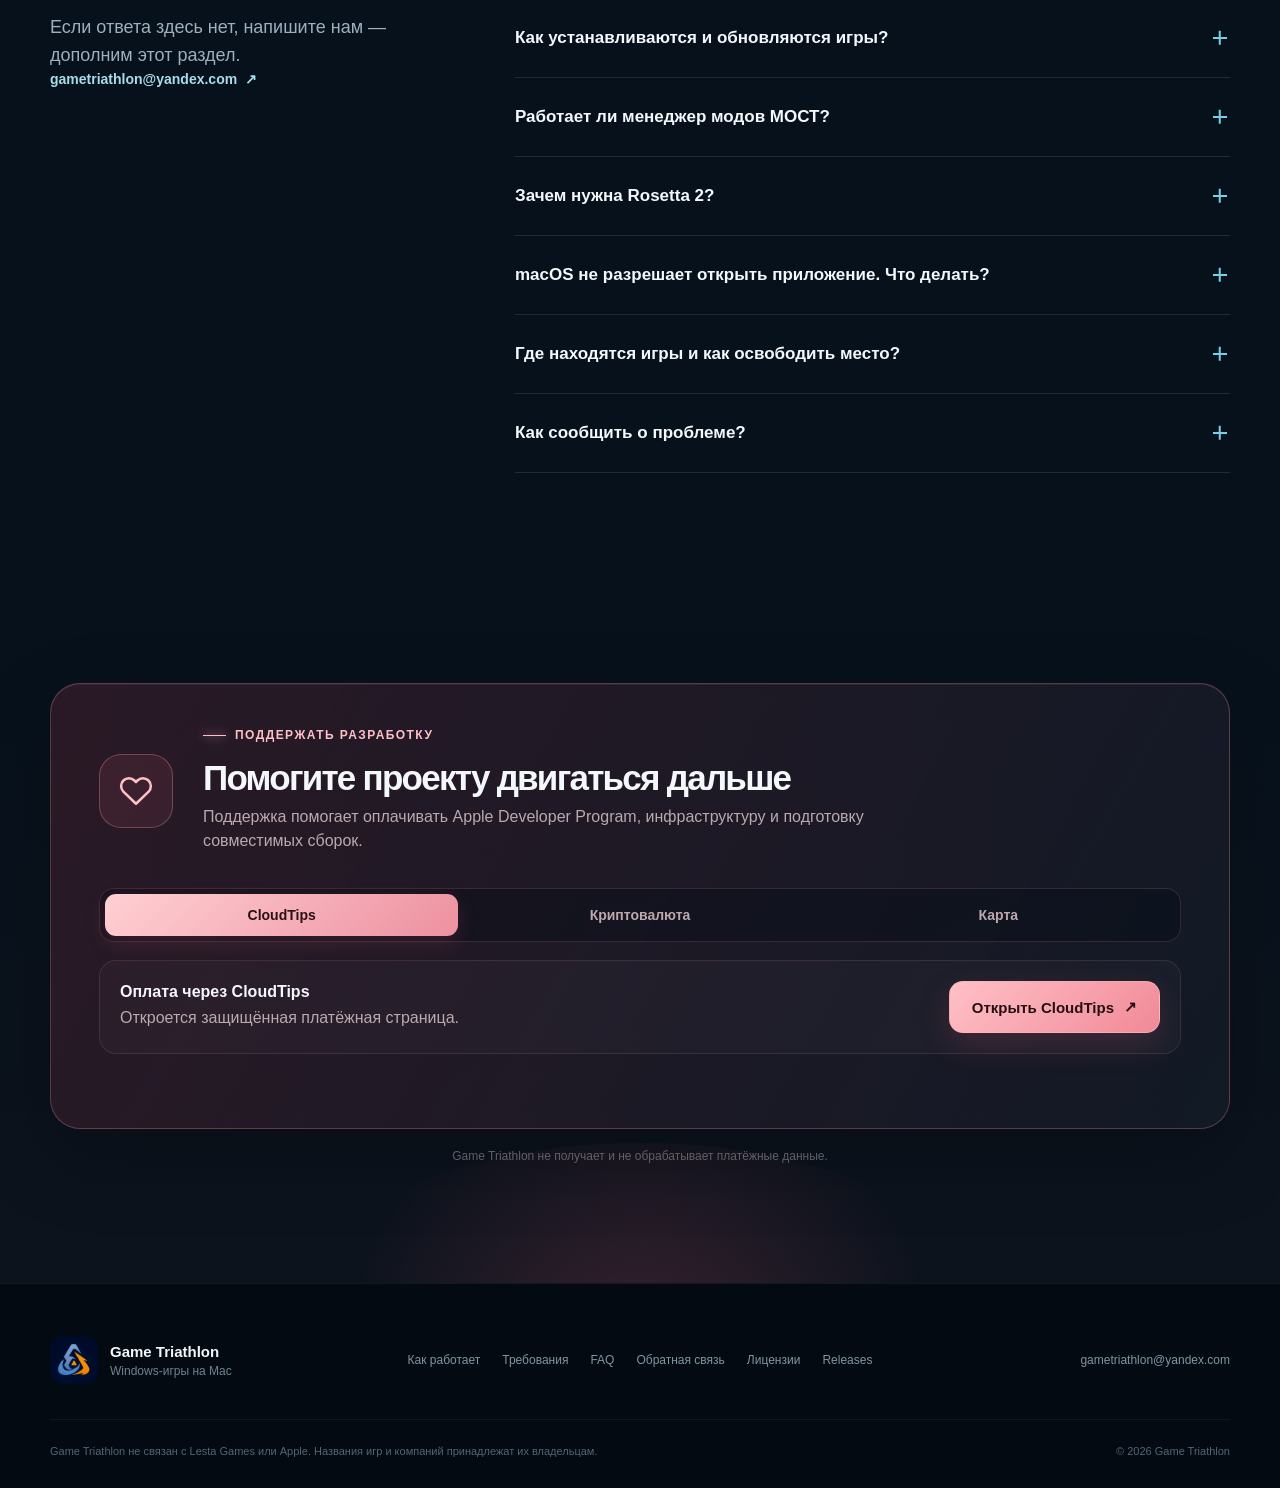
==== commit 1318801e: "test: harden landing support accessibility" ====
--- a/index.html
+++ b/index.html
@@ -235,6 +235,7 @@
 
         <div class="support-panel" id="support-card" role="tabpanel" data-support-panel="card" hidden>
         </div>
+        <p class="support-copy-status" data-copy-status aria-live="polite"></p>
       </div>
       <p class="payment-note">Game Triathlon не получает и не обрабатывает платёжные данные.</p>
     </section>
--- a/assets/styles.css
+++ b/assets/styles.css
@@ -132,9 +132,10 @@
 .support-value { padding: 15px 17px; display: grid; grid-template-columns: minmax(0,1fr) auto; gap: 18px; align-items: center; border: 1px solid rgba(255,161,170,.13); border-radius: 15px; background: rgba(255,255,255,.025); }
 .support-value div { min-width: 0; }
 .support-value small { display: block; margin-bottom: 7px; color: #967f87; }
-.support-value code { display: block; overflow: hidden; color: #f3d8dc; font-family: ui-monospace, SFMono-Regular, Menlo, monospace; font-size: 13px; text-overflow: ellipsis; white-space: nowrap; }
+.support-value code { display: block; color: #f3d8dc; font-family: ui-monospace, SFMono-Regular, Menlo, monospace; font-size: 13px; overflow-wrap: anywhere; }
 .support-value button { min-height: 38px; padding: 0 14px; border: 1px solid rgba(255,161,170,.24); border-radius: 10px; color: #ffd5d8; background: rgba(255,143,157,.08); cursor: pointer; font-weight: 700; }
 .support-value button:hover { background: rgba(255,143,157,.15); }
+.support-copy-status { min-height: 18px; margin-top: 12px !important; color: var(--green) !important; font-size: 12px; }
 .button-support { color: #271015; border-color: rgba(255,179,187,.65); background: linear-gradient(135deg,#ffc1c6,#f18998); box-shadow: 0 12px 32px rgba(222,84,108,.2); }
 .button-support:hover { box-shadow: 0 16px 38px rgba(222,84,108,.32); }
 .payment-note { text-align: center; margin: 20px auto 0; color: #706c74; font-size: 12px; }
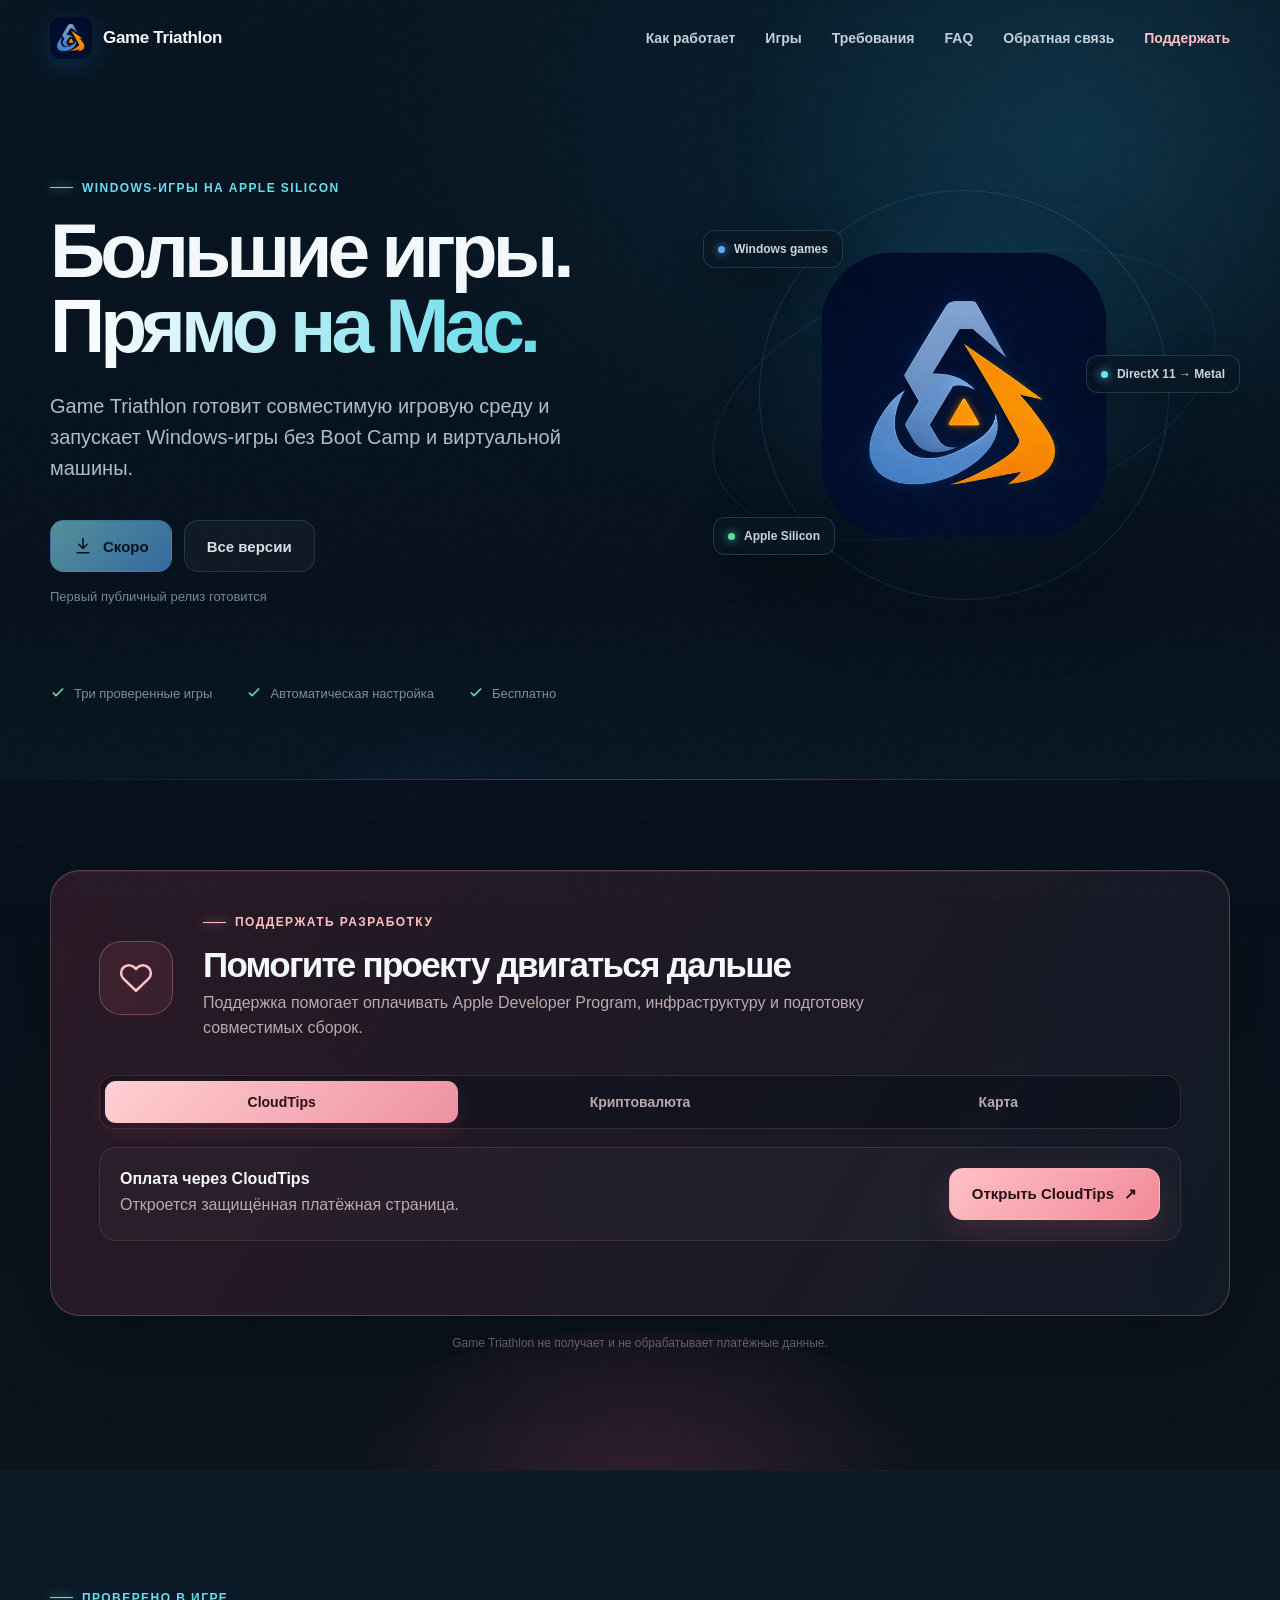
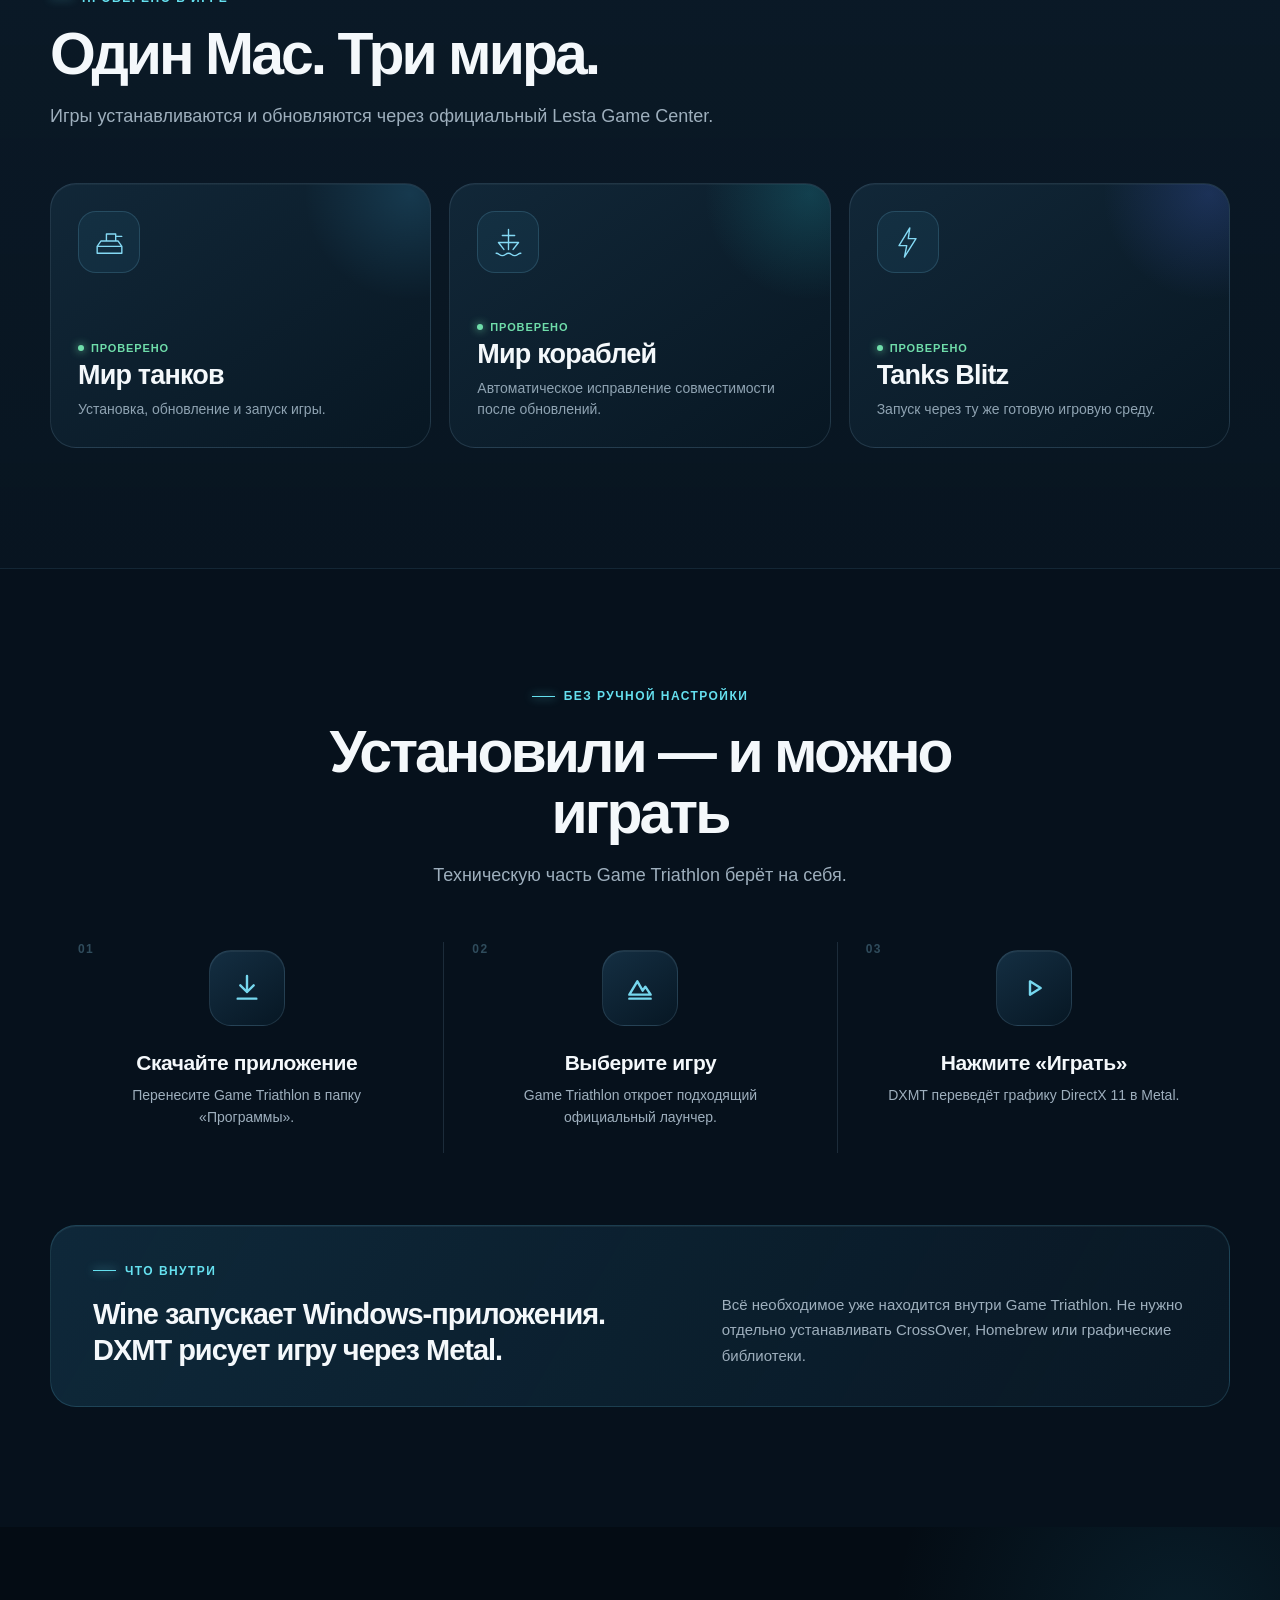
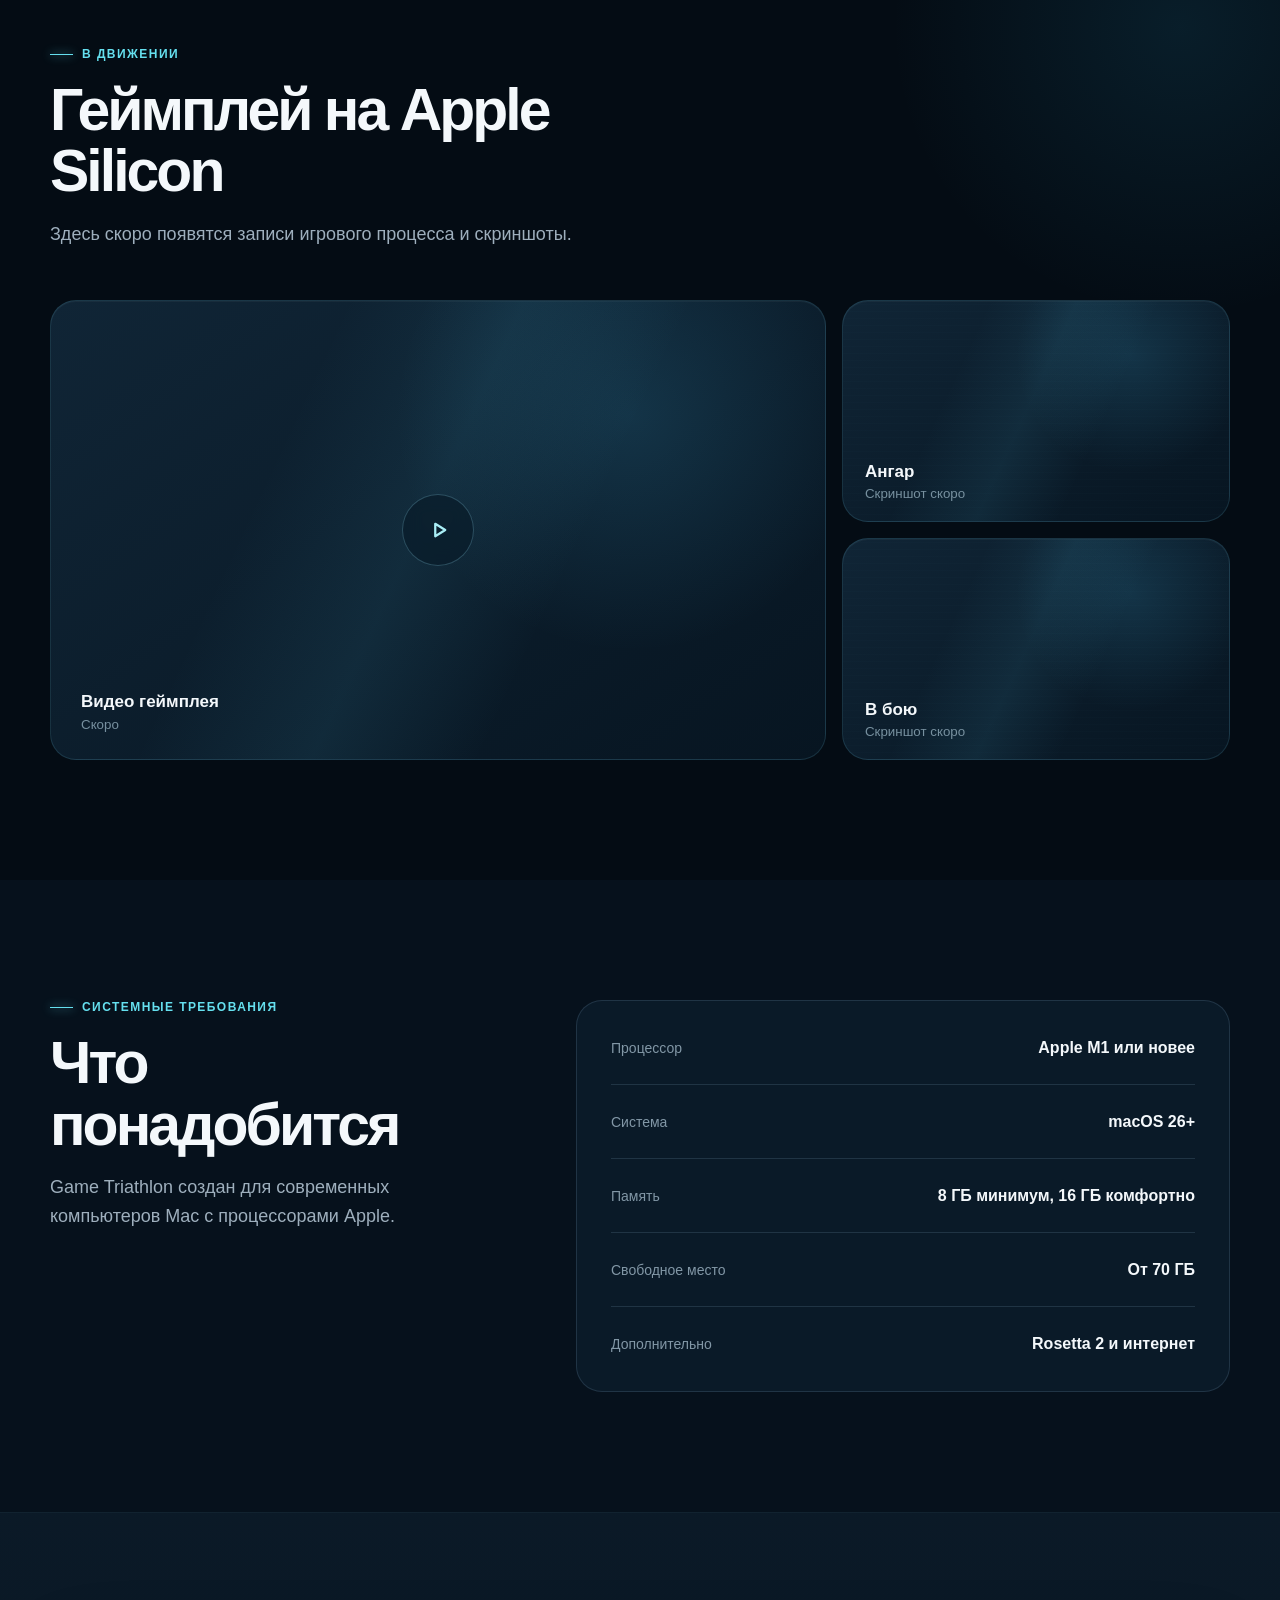
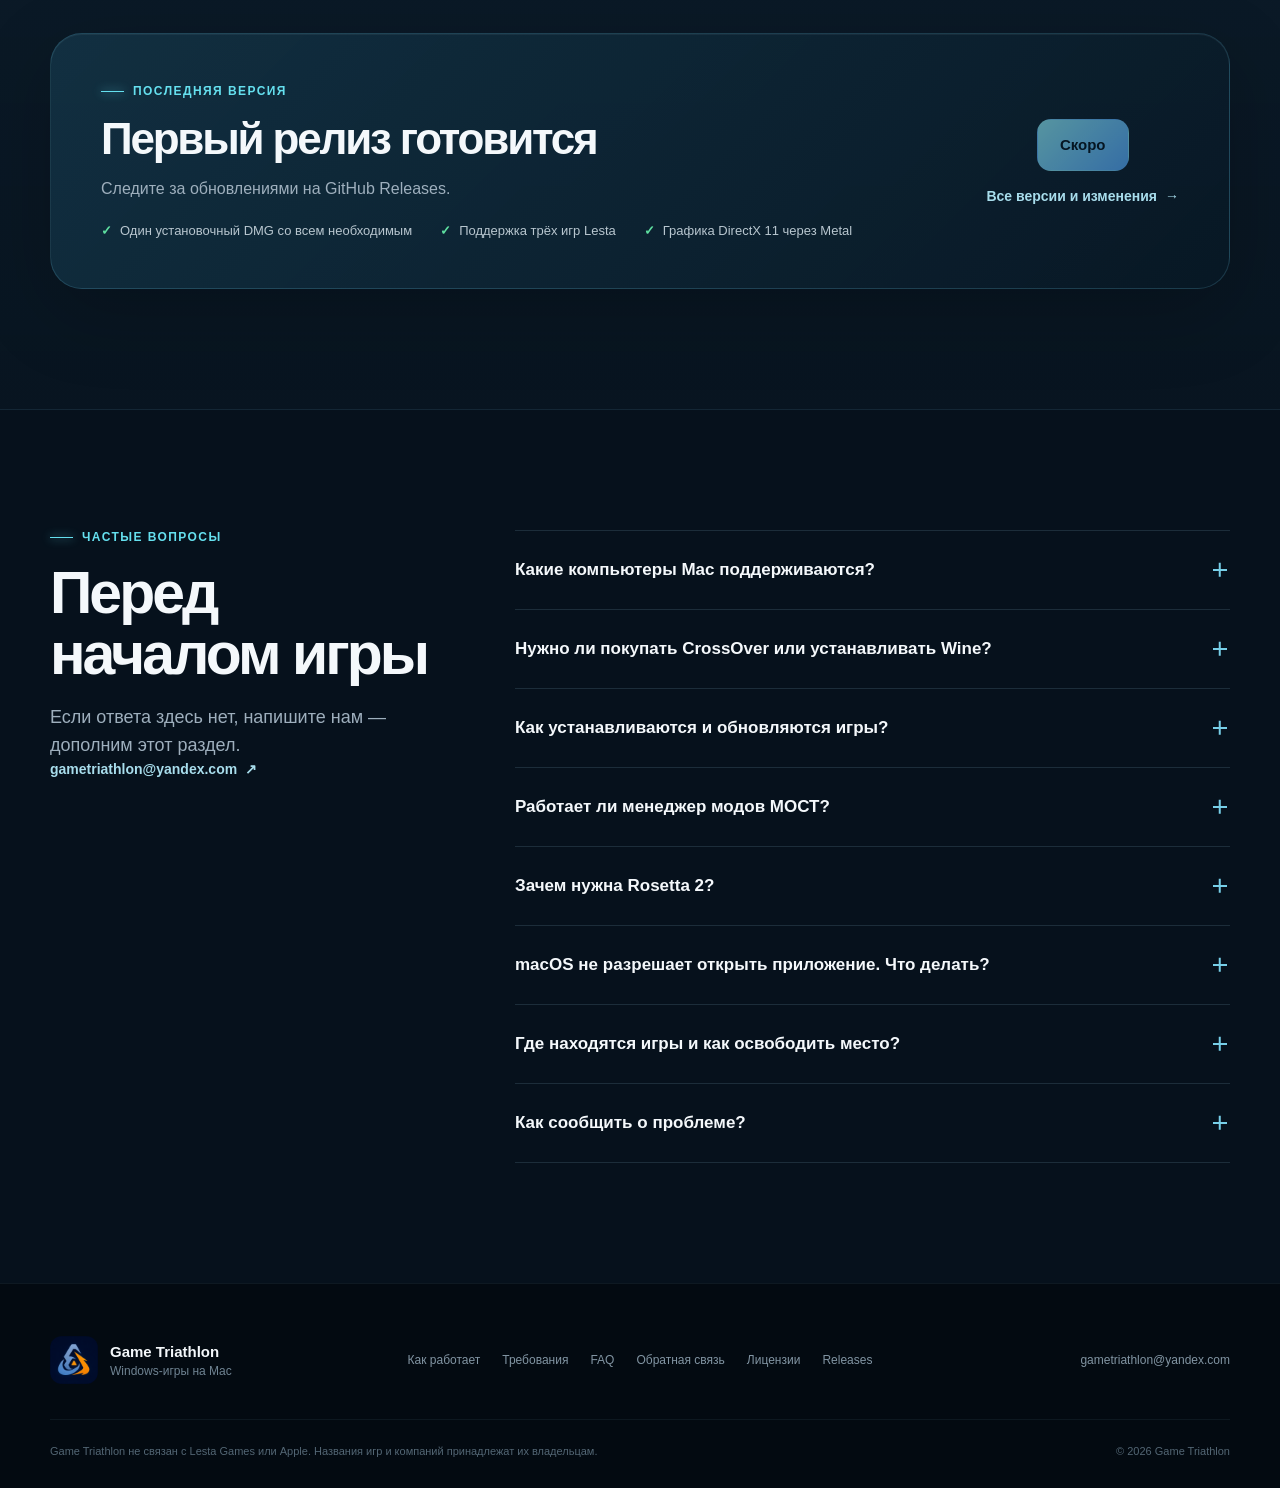
==== commit 09e97a67: "fix: promote support section and refresh assets" ====
--- a/index.html
+++ b/index.html
@@ -15,8 +15,8 @@
   <meta name="twitter:card" content="summary">
   <link rel="canonical" href="https://gametriathlon.github.io/">
   <link rel="icon" href="assets/images/app-icon.png" type="image/png">
-  <link rel="stylesheet" href="assets/styles.css">
-  <script src="assets/site.js" defer></script>
+  <link rel="stylesheet" href="assets/styles.css?v=20260907-2">
+  <script src="assets/site.js?v=20260907-2" defer></script>
 </head>
 <body>
   <a class="skip-link" href="#main">Перейти к содержимому</a>
@@ -80,6 +80,40 @@
       </div>
     </section>
 
+    <section class="section support-section" id="support">
+      <div class="support-glow" aria-hidden="true"></div>
+      <div class="container support-card">
+        <div class="support-intro">
+          <div class="support-heart" aria-hidden="true">
+            <svg viewBox="0 0 24 24"><path d="M20.8 4.6a5.5 5.5 0 0 0-7.8 0L12 5.7l-1.1-1.1a5.5 5.5 0 0 0-7.8 7.8l1.1 1.1L12 21l7.8-7.5 1.1-1.1a5.5 5.5 0 0 0-.1-7.8z"/></svg>
+          </div>
+          <div><p class="eyebrow coral"><span></span> Поддержать разработку</p><h2>Помогите проекту двигаться дальше</h2><p>Поддержка помогает оплачивать Apple Developer Program, инфраструктуру и подготовку совместимых сборок.</p></div>
+        </div>
+
+        <div class="support-tabs" role="tablist" aria-label="Способ поддержки">
+          <button class="support-tab is-active" type="button" role="tab" aria-selected="true" aria-controls="support-cloudtips" data-support-tab="cloudtips">CloudTips</button>
+          <button class="support-tab" type="button" role="tab" aria-selected="false" aria-controls="support-crypto" data-support-tab="crypto">Криптовалюта</button>
+          <button class="support-tab" type="button" role="tab" aria-selected="false" aria-controls="support-card" data-support-tab="card">Карта</button>
+        </div>
+
+        <div class="support-panel is-active" id="support-cloudtips" role="tabpanel" data-support-panel="cloudtips">
+          <div><strong>Оплата через CloudTips</strong><p>Откроется защищённая платёжная страница.</p></div>
+          <a class="button button-support" href="https://pay.cloudtips.ru/p/ef916df9" target="_blank" rel="noopener noreferrer">Открыть CloudTips <span>↗</span></a>
+        </div>
+
+        <div class="support-panel" id="support-crypto" role="tabpanel" data-support-panel="crypto" hidden>
+          <div class="support-value"><div><strong>USDT</strong><small>Сеть ERC20</small><code>0x1fb78e0ff7c89656a00cd696e1b5ce9c070e50da</code></div><button type="button" data-copy="0x1fb78e0ff7c89656a00cd696e1b5ce9c070e50da">Копировать</button></div>
+          <div class="support-value"><div><strong>Bitcoin</strong><small>Сеть BTC</small><code>1NEGf85SvXb1PGvRmXdgd9F5bgiXCj26Am</code></div><button type="button" data-copy="1NEGf85SvXb1PGvRmXdgd9F5bgiXCj26Am">Копировать</button></div>
+          <div class="support-value"><div><strong>Ethereum</strong><small>Сеть ERC20</small><code>0x1fb78e0ff7c89656a00cd696e1b5ce9c070e50da</code></div><button type="button" data-copy="0x1fb78e0ff7c89656a00cd696e1b5ce9c070e50da">Копировать</button></div>
+        </div>
+
+        <div class="support-panel" id="support-card" role="tabpanel" data-support-panel="card" hidden>
+        </div>
+        <p class="support-copy-status" data-copy-status aria-live="polite"></p>
+      </div>
+      <p class="payment-note">Game Triathlon не получает и не обрабатывает платёжные данные.</p>
+    </section>
+
     <section class="section section-soft" id="games">
       <div class="container">
         <div class="section-heading">
@@ -206,39 +240,6 @@
       </div>
     </section>
 
-    <section class="section support-section" id="support">
-      <div class="support-glow" aria-hidden="true"></div>
-      <div class="container support-card">
-        <div class="support-intro">
-          <div class="support-heart" aria-hidden="true">
-            <svg viewBox="0 0 24 24"><path d="M20.8 4.6a5.5 5.5 0 0 0-7.8 0L12 5.7l-1.1-1.1a5.5 5.5 0 0 0-7.8 7.8l1.1 1.1L12 21l7.8-7.5 1.1-1.1a5.5 5.5 0 0 0-.1-7.8z"/></svg>
-          </div>
-          <div><p class="eyebrow coral"><span></span> Поддержать разработку</p><h2>Помогите проекту двигаться дальше</h2><p>Поддержка помогает оплачивать Apple Developer Program, инфраструктуру и подготовку совместимых сборок.</p></div>
-        </div>
-
-        <div class="support-tabs" role="tablist" aria-label="Способ поддержки">
-          <button class="support-tab is-active" type="button" role="tab" aria-selected="true" aria-controls="support-cloudtips" data-support-tab="cloudtips">CloudTips</button>
-          <button class="support-tab" type="button" role="tab" aria-selected="false" aria-controls="support-crypto" data-support-tab="crypto">Криптовалюта</button>
-          <button class="support-tab" type="button" role="tab" aria-selected="false" aria-controls="support-card" data-support-tab="card">Карта</button>
-        </div>
-
-        <div class="support-panel is-active" id="support-cloudtips" role="tabpanel" data-support-panel="cloudtips">
-          <div><strong>Оплата через CloudTips</strong><p>Откроется защищённая платёжная страница.</p></div>
-          <a class="button button-support" href="https://pay.cloudtips.ru/p/ef916df9" target="_blank" rel="noopener noreferrer">Открыть CloudTips <span>↗</span></a>
-        </div>
-
-        <div class="support-panel" id="support-crypto" role="tabpanel" data-support-panel="crypto" hidden>
-          <div class="support-value"><div><strong>USDT</strong><small>Сеть ERC20</small><code>0x1fb78e0ff7c89656a00cd696e1b5ce9c070e50da</code></div><button type="button" data-copy="0x1fb78e0ff7c89656a00cd696e1b5ce9c070e50da">Копировать</button></div>
-          <div class="support-value"><div><strong>Bitcoin</strong><small>Сеть BTC</small><code>1NEGf85SvXb1PGvRmXdgd9F5bgiXCj26Am</code></div><button type="button" data-copy="1NEGf85SvXb1PGvRmXdgd9F5bgiXCj26Am">Копировать</button></div>
-          <div class="support-value"><div><strong>Ethereum</strong><small>Сеть ERC20</small><code>0x1fb78e0ff7c89656a00cd696e1b5ce9c070e50da</code></div><button type="button" data-copy="0x1fb78e0ff7c89656a00cd696e1b5ce9c070e50da">Копировать</button></div>
-        </div>
-
-        <div class="support-panel" id="support-card" role="tabpanel" data-support-panel="card" hidden>
-        </div>
-        <p class="support-copy-status" data-copy-status aria-live="polite"></p>
-      </div>
-      <p class="payment-note">Game Triathlon не получает и не обрабатывает платёжные данные.</p>
-    </section>
   </main>
 
   <footer class="site-footer">
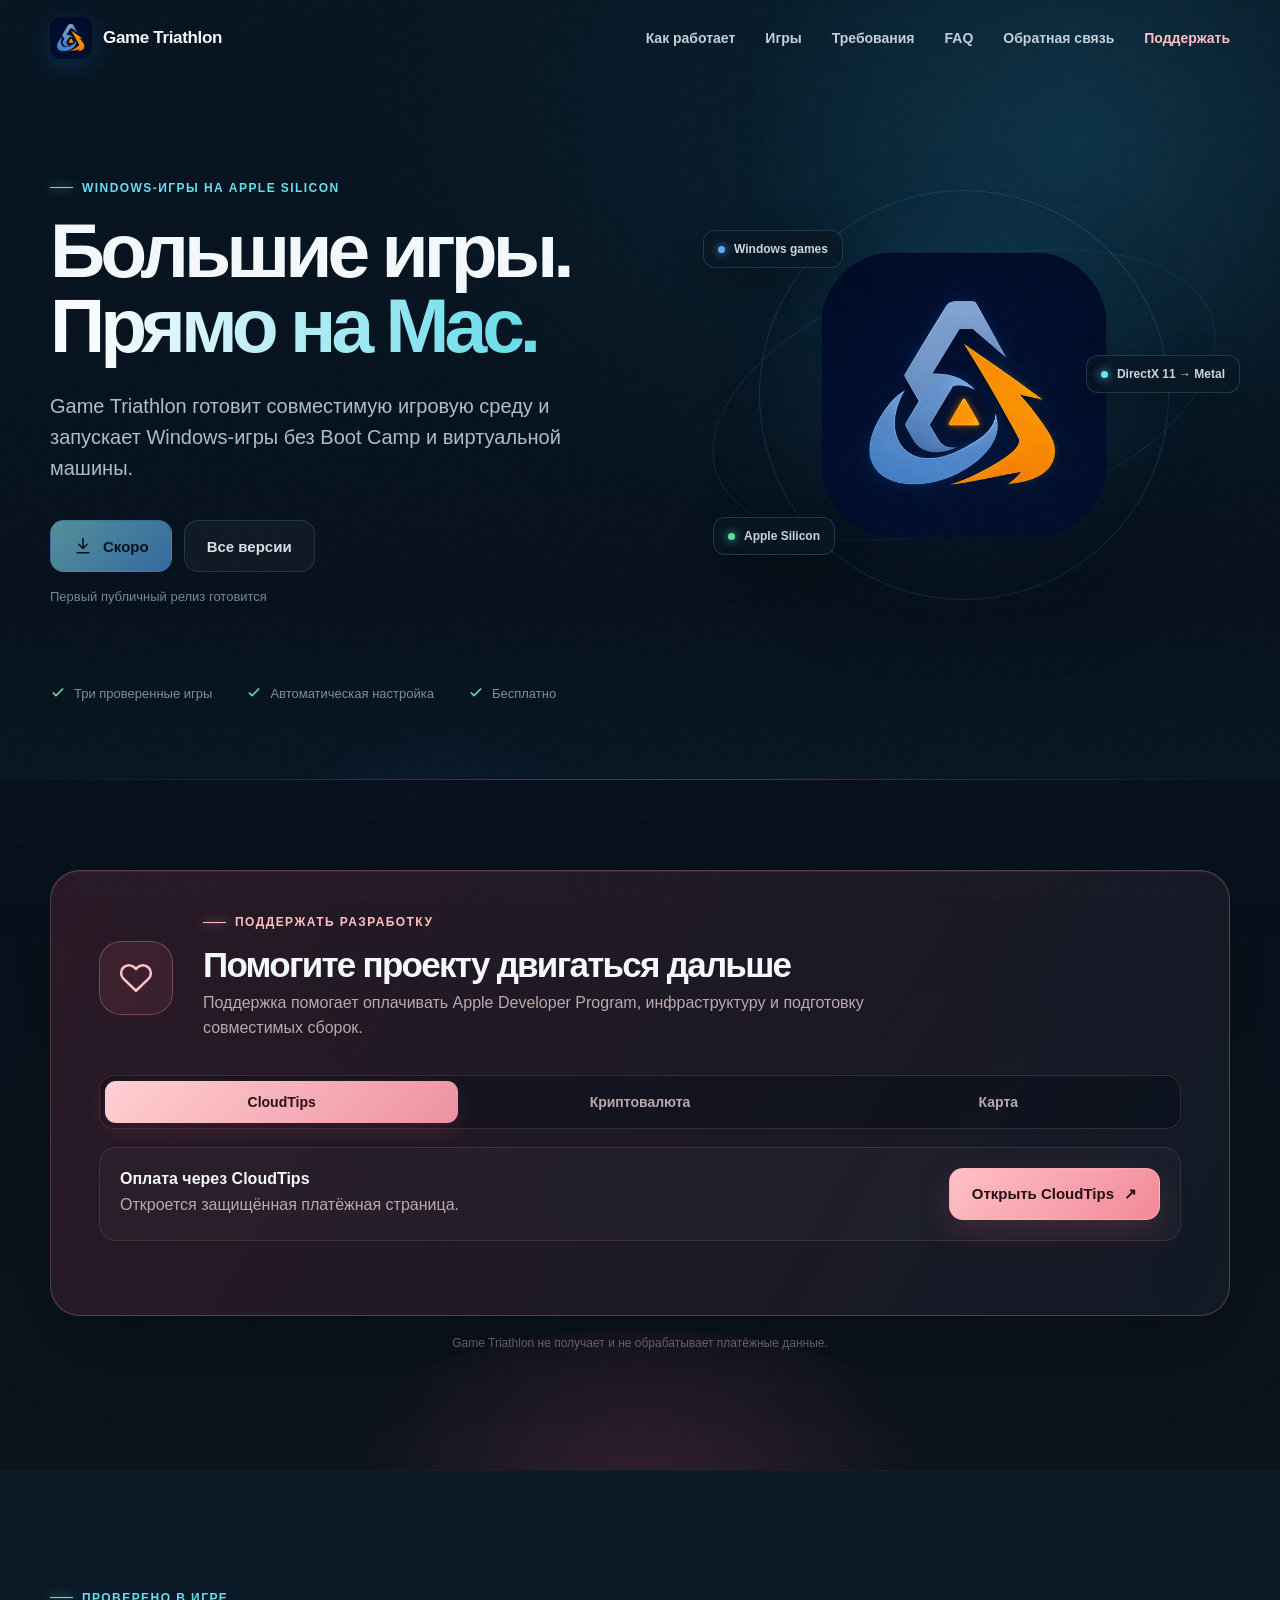
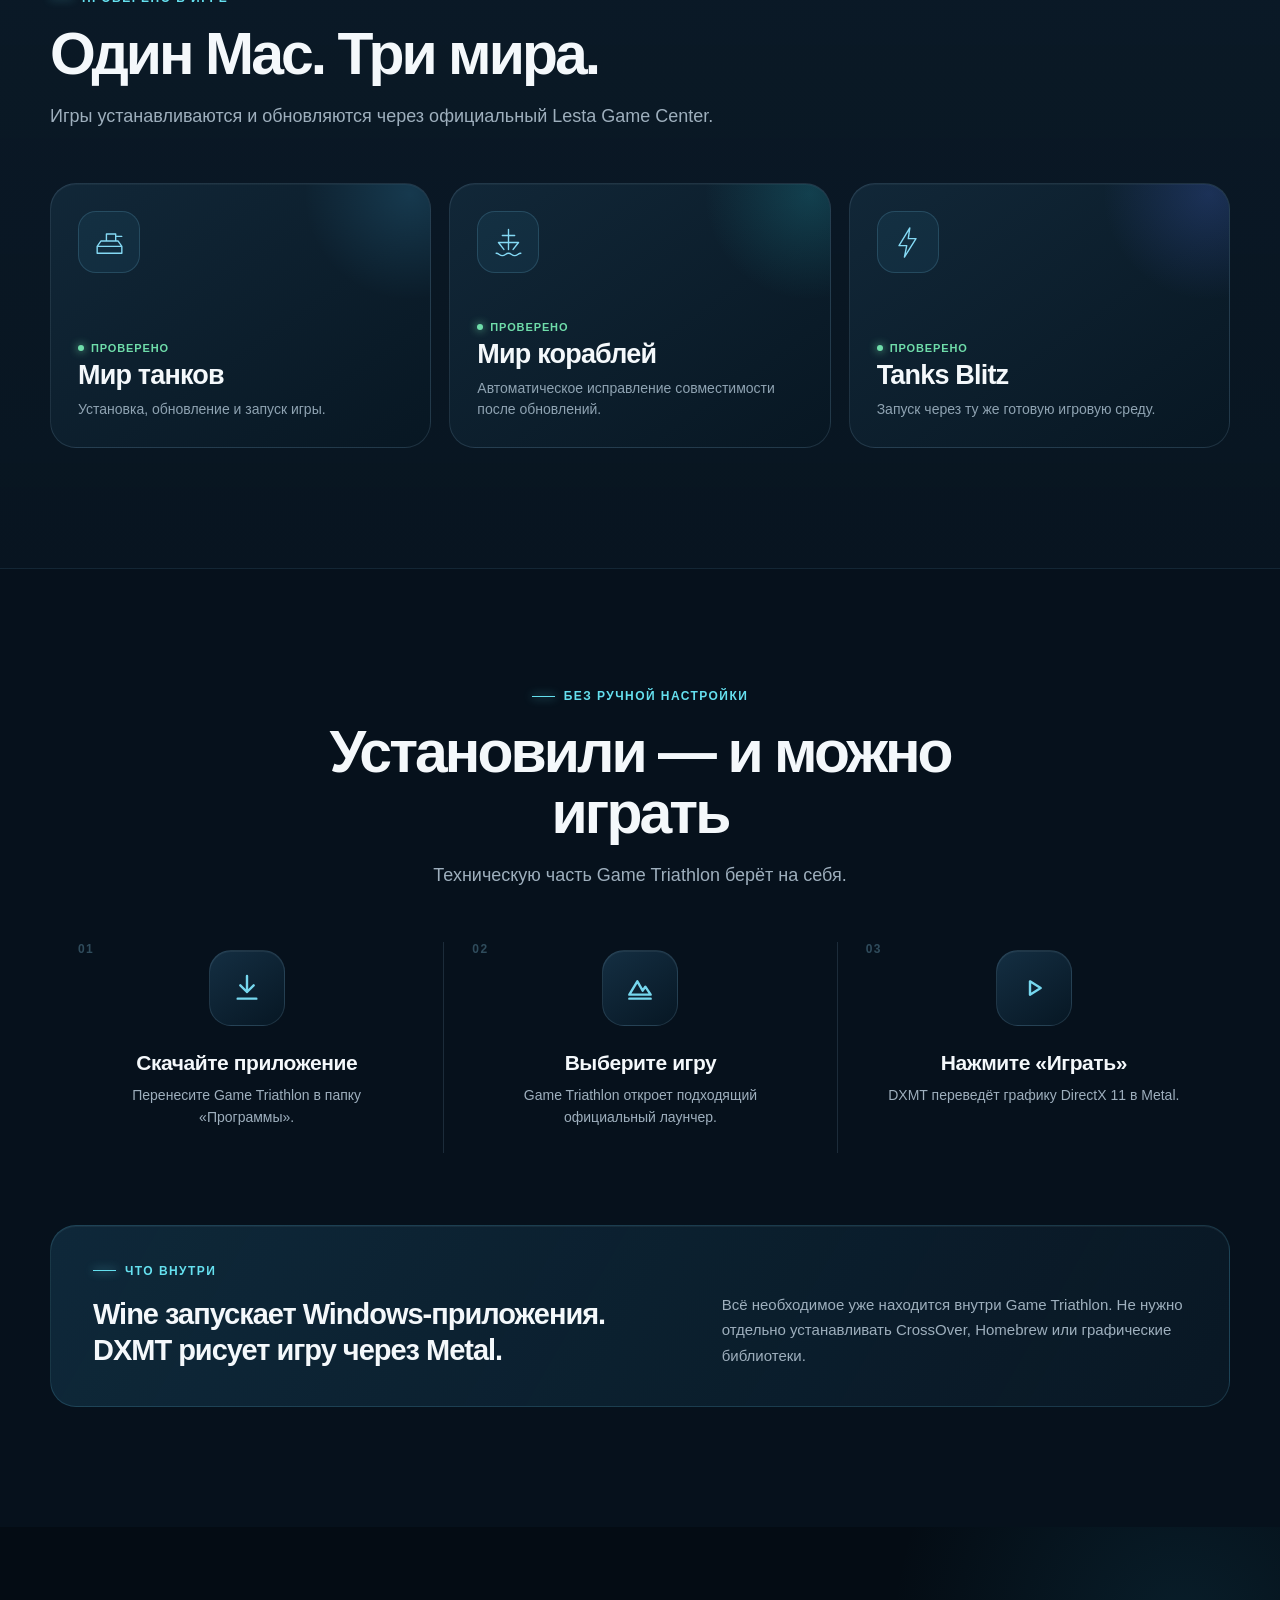
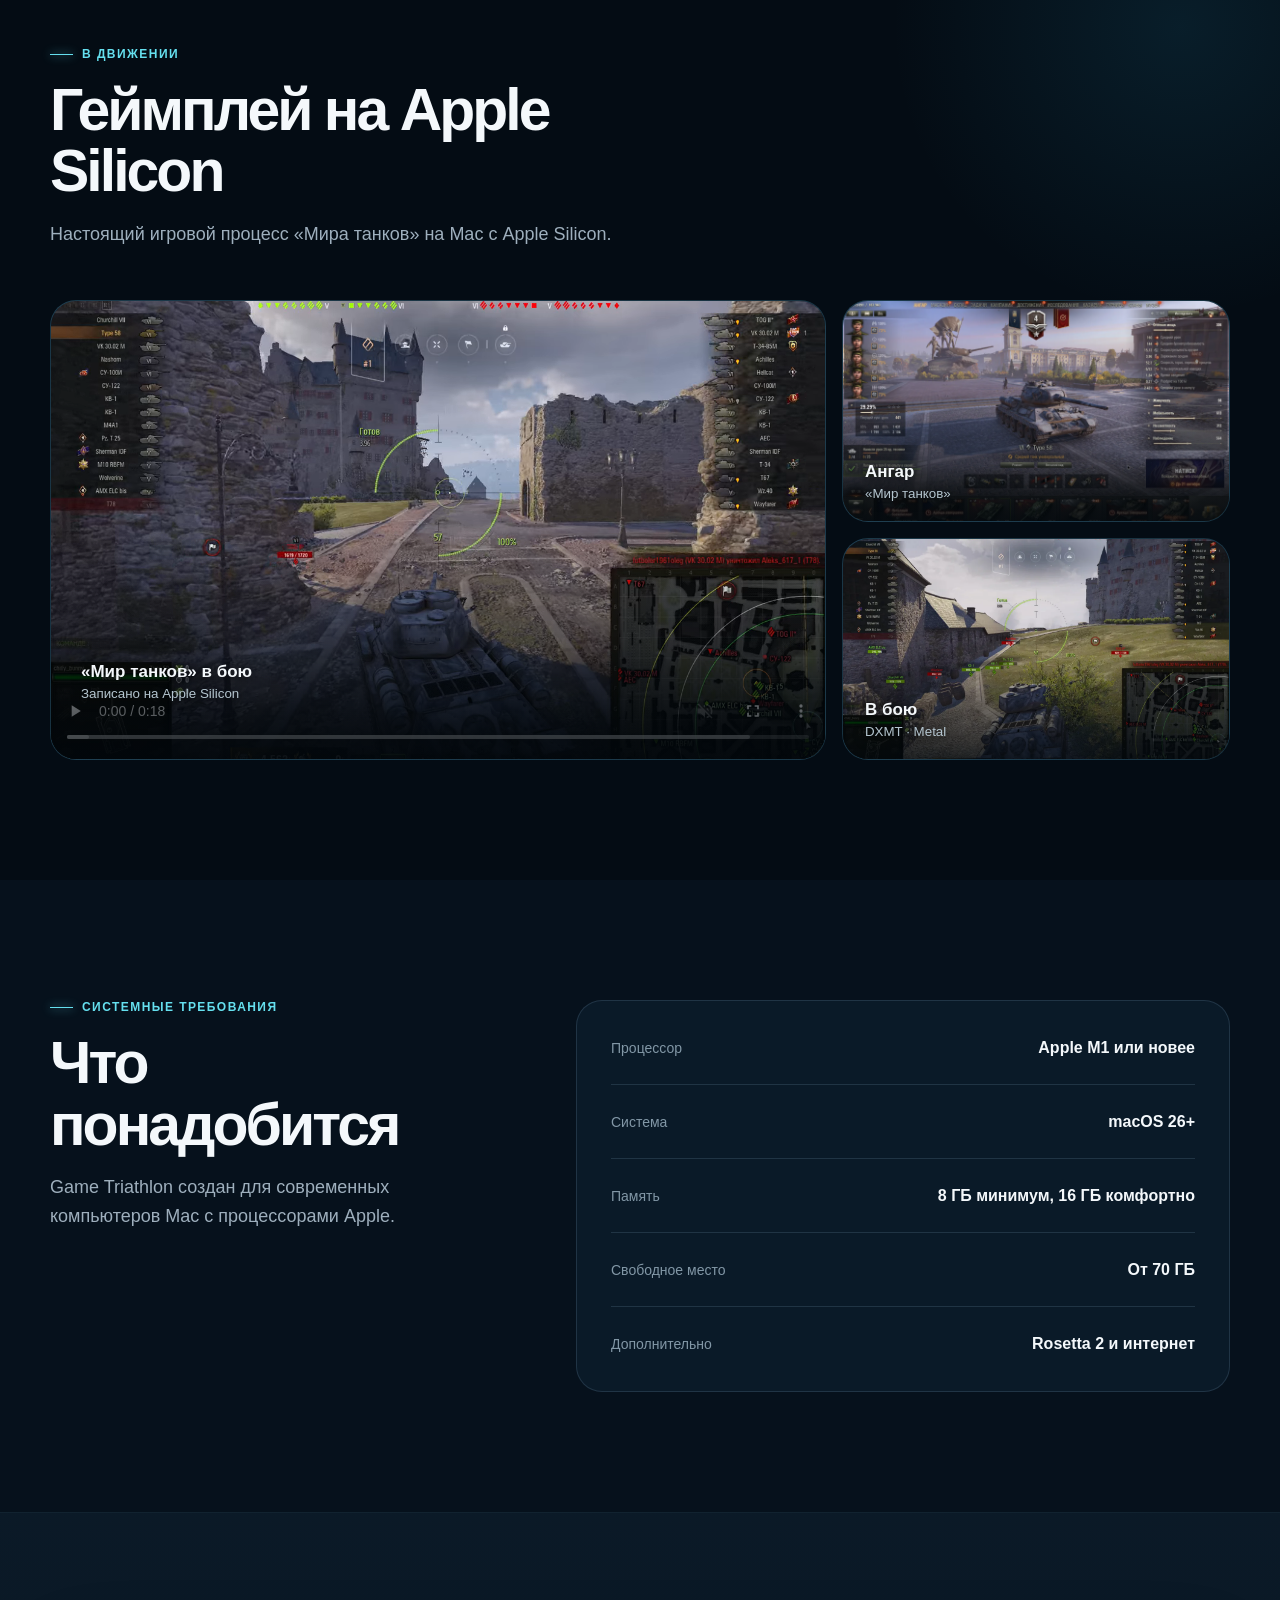
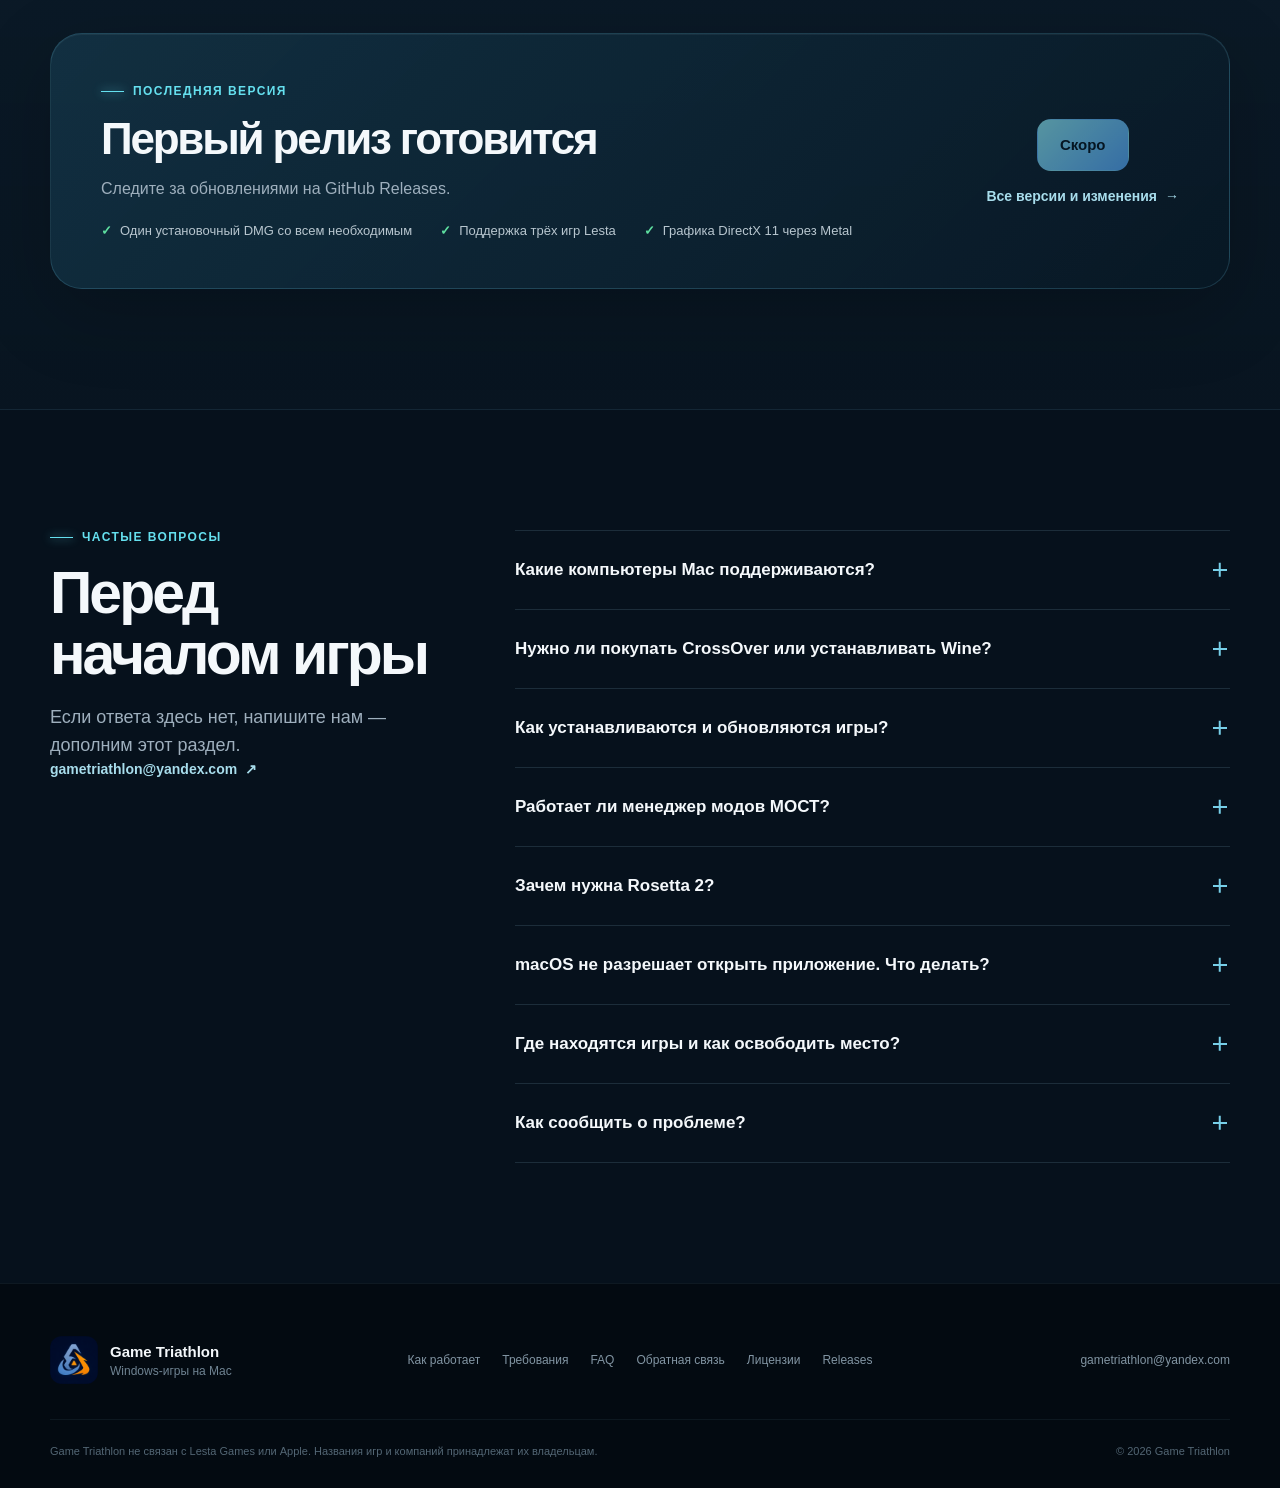
==== commit 004cd0c4: "feat: add real gameplay media" ====
--- a/index.html
+++ b/index.html
@@ -15,8 +15,8 @@
   <meta name="twitter:card" content="summary">
   <link rel="canonical" href="https://gametriathlon.github.io/">
   <link rel="icon" href="assets/images/app-icon.png" type="image/png">
-  <link rel="stylesheet" href="assets/styles.css?v=20260907-2">
-  <script src="assets/site.js?v=20260907-2" defer></script>
+  <link rel="stylesheet" href="assets/styles.css?v=20260907-3">
+  <script src="assets/site.js?v=20260907-3" defer></script>
 </head>
 <body>
   <a class="skip-link" href="#main">Перейти к содержимому</a>
@@ -168,16 +168,20 @@
         <div class="section-heading">
           <p class="eyebrow"><span></span> В движении</p>
           <h2>Геймплей на Apple Silicon</h2>
-          <p>Здесь скоро появятся записи игрового процесса и скриншоты.</p>
+          <p>Настоящий игровой процесс «Мира танков» на Mac с Apple Silicon.</p>
         </div>
         <div class="media-grid">
-          <div class="media-main media-placeholder">
-            <span class="play-mark"><svg viewBox="0 0 24 24" aria-hidden="true"><path d="m9 7 8 5-8 5z"/></svg></span>
-            <div><strong>Видео геймплея</strong><small>Скоро</small></div>
-          </div>
+          <figure class="media-main media-card">
+            <video class="gameplay-video" data-gameplay-video muted loop playsinline controls preload="metadata" poster="assets/media/gameplay-poster.webp" aria-label="Фрагмент боя в «Мире танков» на Mac">
+              <source src="assets/media/gameplay.webm" type="video/webm">
+              <source src="assets/media/gameplay.mp4" type="video/mp4">
+              Ваш браузер не поддерживает встроенное видео.
+            </video>
+            <figcaption><strong>«Мир танков» в бою</strong><small>Записано на Apple Silicon</small></figcaption>
+          </figure>
           <div class="media-side">
-            <div class="media-placeholder"><span class="scan-lines"></span><div><strong>Ангар</strong><small>Скриншот скоро</small></div></div>
-            <div class="media-placeholder"><span class="scan-lines"></span><div><strong>В бою</strong><small>Скриншот скоро</small></div></div>
+            <figure class="media-card"><img src="assets/media/hangar.webp" alt="Ангар «Мира танков» на Mac" loading="lazy" width="1600" height="1041"><figcaption><strong>Ангар</strong><small>«Мир танков»</small></figcaption></figure>
+            <figure class="media-card"><img src="assets/media/gameplay-poster.webp" alt="Танк Type 58 в бою на карте Химмельсдорф" loading="lazy" width="1280" height="832"><figcaption><strong>В бою</strong><small>DXMT · Metal</small></figcaption></figure>
           </div>
         </div>
       </div>
--- a/assets/styles.css
+++ b/assets/styles.css
@@ -103,9 +103,8 @@
 .explain-card h3{margin:0;font-size:29px;line-height:1.25;letter-spacing:-.035em}.explain-card>p{margin:0;color:var(--muted);font-size:15px;line-height:1.7}
 
 .section-media { overflow:hidden;background:#040c14}.section-media::before{content:"";position:absolute;width:600px;height:600px;right:-200px;top:-200px;border-radius:50%;background:radial-gradient(circle,rgba(41,158,200,.12),transparent 68%)}
-.media-grid { display:grid;grid-template-columns:1.6fr .8fr;gap:16px}.media-side{display:grid;gap:16px}.media-placeholder{min-height:190px;position:relative;overflow:hidden;border:1px solid rgba(117,204,234,.15);border-radius:var(--radius);background:linear-gradient(145deg,#102536,#071521);box-shadow:inset 0 1px rgba(255,255,255,.04)}
-.media-placeholder::before{content:"";position:absolute;inset:0;background:linear-gradient(115deg,transparent 30%,rgba(82,194,230,.09) 48%,transparent 65%),radial-gradient(circle at 75% 25%,rgba(63,174,220,.16),transparent 35%)}
-.media-main{min-height:460px;display:grid;place-items:center}.media-main>div{position:absolute;left:30px;bottom:27px;display:flex;flex-direction:column;gap:5px}.media-placeholder strong{font-size:17px}.media-placeholder small{color:#77909f}.play-mark{position:relative;width:72px;height:72px;display:grid;place-items:center;border:1px solid rgba(142,220,243,.25);border-radius:50%;background:rgba(8,27,40,.66);backdrop-filter:blur(10px);color:#a9eef6}.play-mark svg{width:30px;height:30px;margin-left:3px}.media-side .media-placeholder>div{position:absolute;left:22px;bottom:20px;display:flex;flex-direction:column;gap:4px}.scan-lines{position:absolute;inset:0;opacity:.17;background:repeating-linear-gradient(0deg,transparent 0 6px,rgba(113,208,236,.12) 7px)}
+.media-grid { display:grid;grid-template-columns:1.6fr .8fr;gap:16px}.media-side{display:grid;gap:16px}.media-card{min-height:190px;margin:0;position:relative;overflow:hidden;border:1px solid rgba(117,204,234,.15);border-radius:var(--radius);background:linear-gradient(145deg,#102536,#071521);box-shadow:inset 0 1px rgba(255,255,255,.04)}
+.media-card::after{content:"";position:absolute;inset:50% 0 0;pointer-events:none;background:linear-gradient(transparent,rgba(2,8,13,.82))}.media-card img,.gameplay-video{width:100%;height:100%;position:absolute;inset:0;display:block;object-fit:cover}.media-main{min-height:460px}.media-card figcaption{position:absolute;z-index:2;left:22px;bottom:20px;display:flex;flex-direction:column;gap:4px;pointer-events:none;text-shadow:0 2px 12px rgba(0,0,0,.8)}.media-main figcaption{left:30px;bottom:58px}.media-card strong{font-size:17px}.media-card small{color:#b4c5cf}.gameplay-video{background:#02070b}.gameplay-video::-webkit-media-controls-panel{background-image:linear-gradient(transparent,rgba(0,0,0,.72))}
 
 .requirements-grid { display:grid;grid-template-columns:.8fr 1.2fr;gap:90px;align-items:start}.requirements-card{margin:0;padding:10px 34px;border:1px solid var(--line);border-radius:var(--radius);background:rgba(14,34,50,.58)}.requirements-card>div{min-height:74px;display:flex;align-items:center;justify-content:space-between;gap:30px;border-bottom:1px solid var(--line)}.requirements-card>div:last-child{border:0}.requirements-card dt{color:#8297a6;font-size:14px}.requirements-card dd{margin:0;text-align:right;font-size:16px;font-weight:700}
 .release-card { padding:50px;display:grid;grid-template-columns:1fr auto;gap:55px;align-items:center;border:1px solid rgba(111,205,234,.18);border-radius:32px;background:linear-gradient(135deg,rgba(20,54,73,.78),rgba(8,24,37,.9));box-shadow:0 24px 80px rgba(0,0,0,.2),inset 0 1px rgba(255,255,255,.05)}
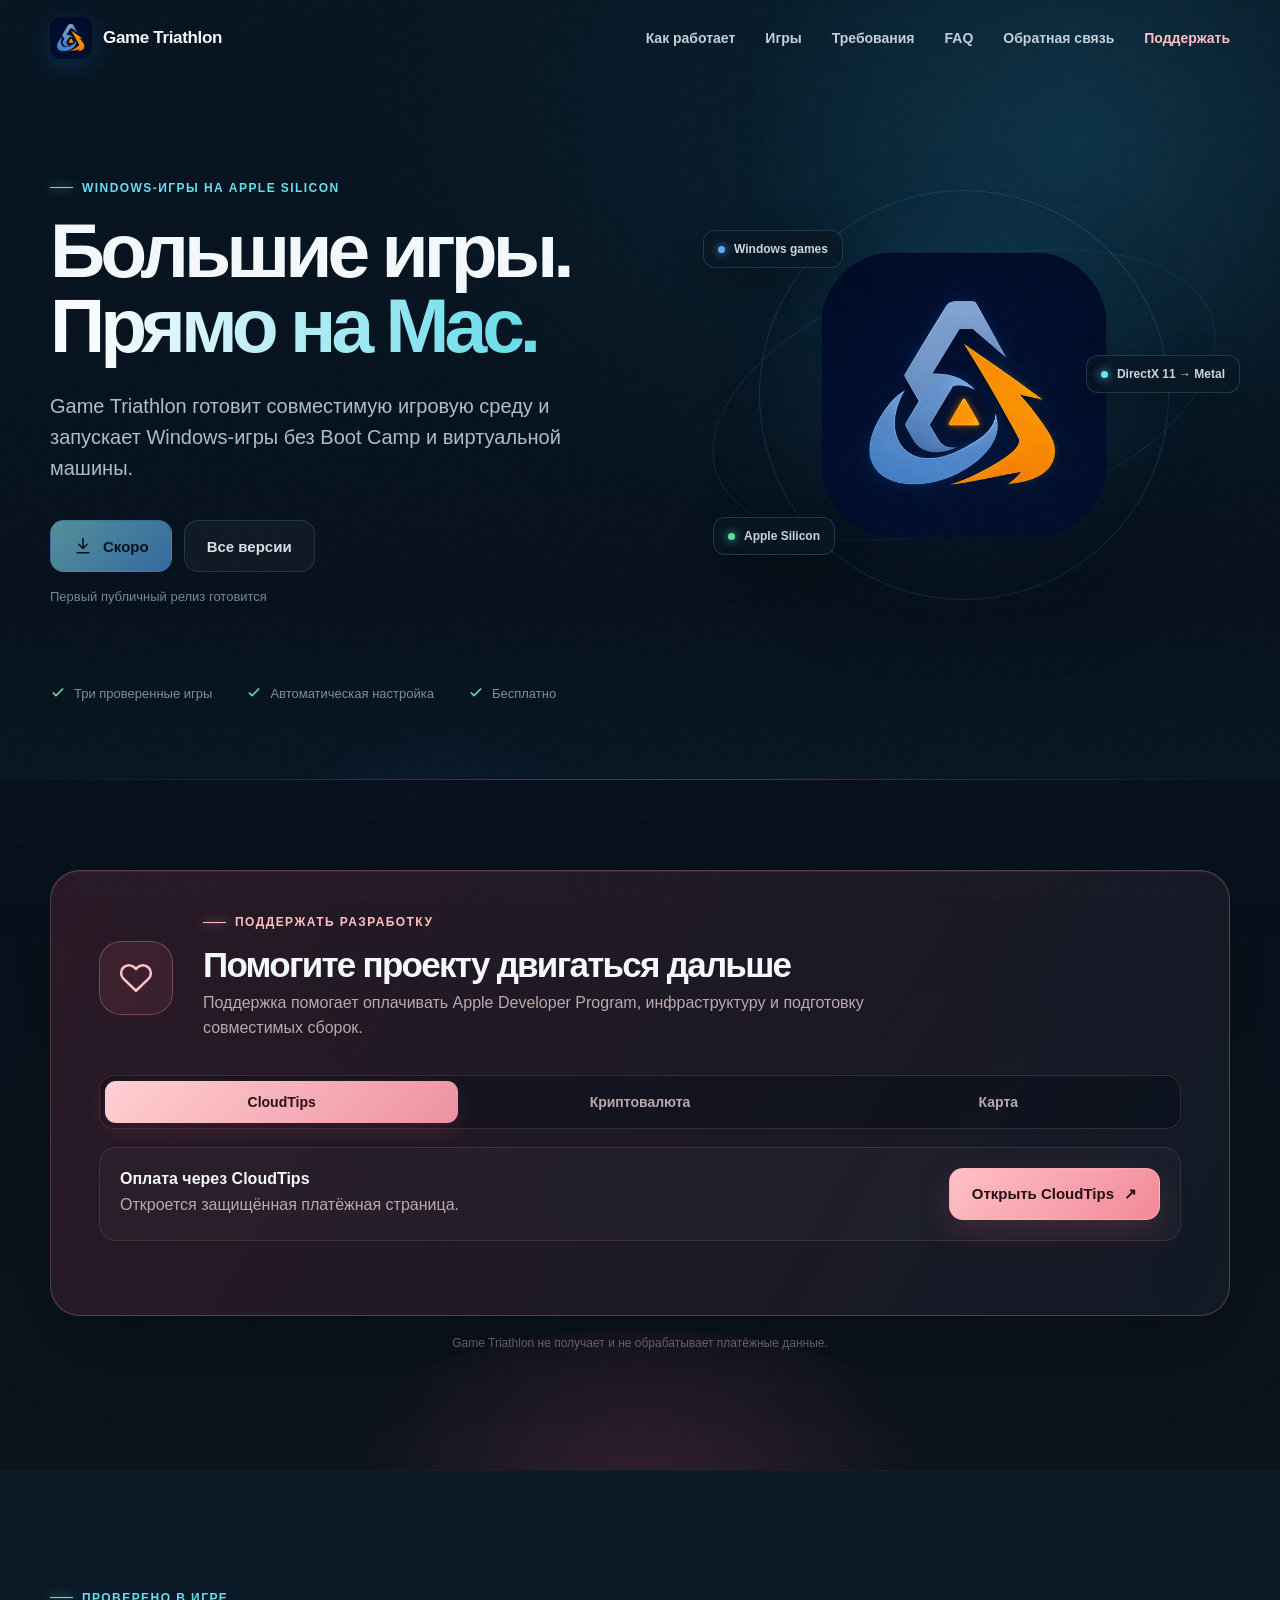
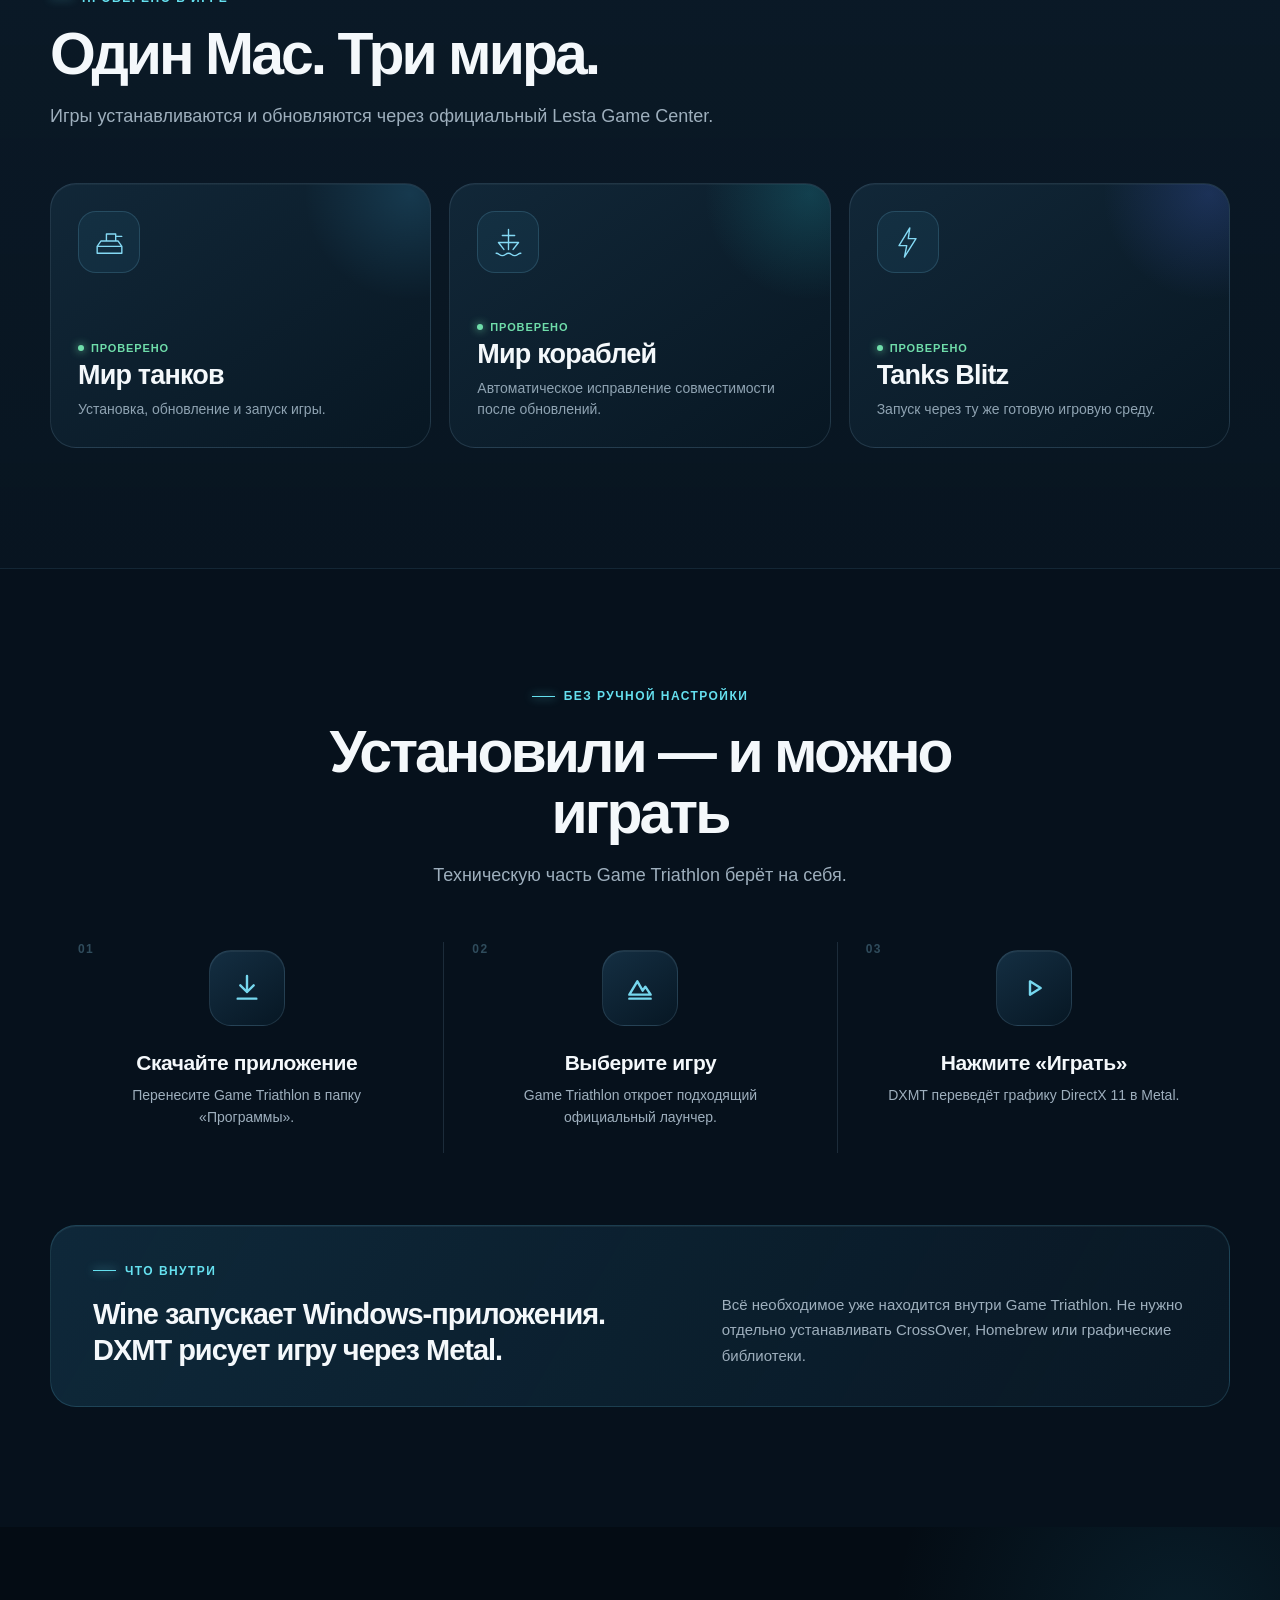
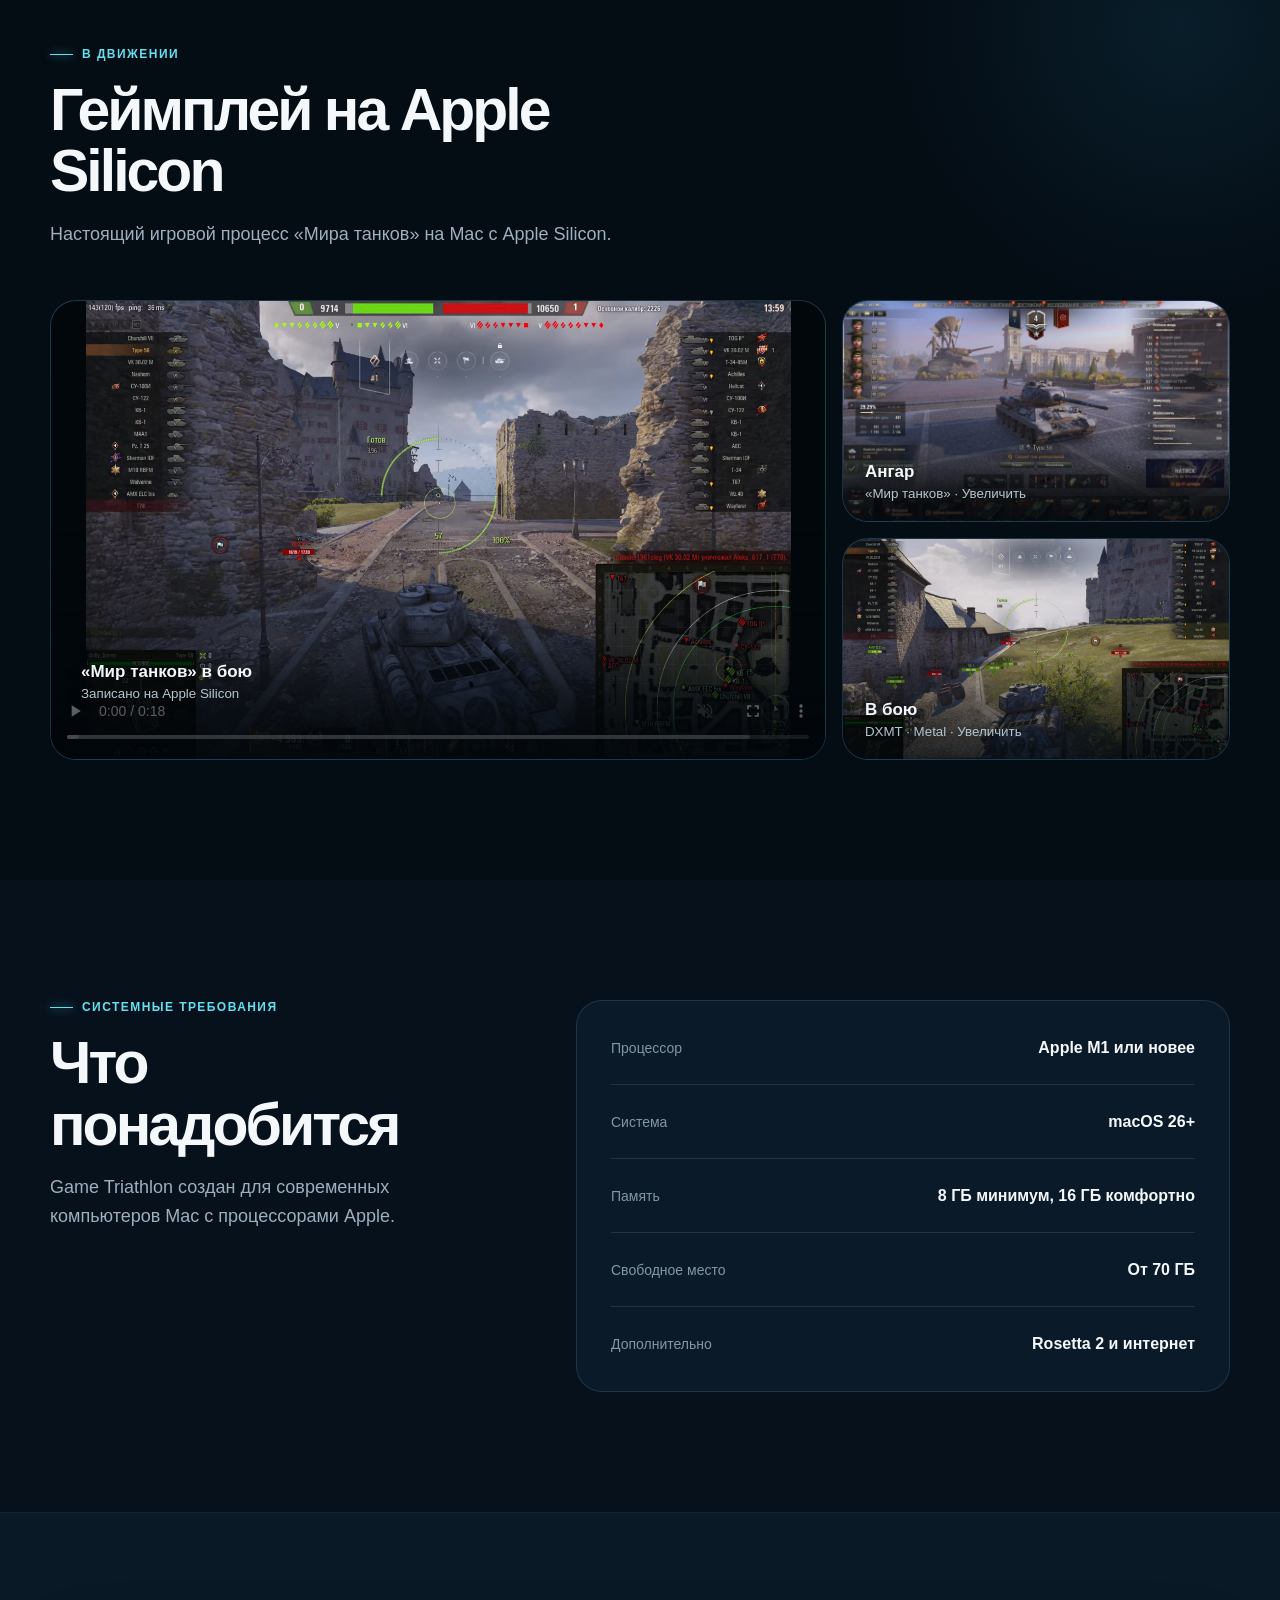
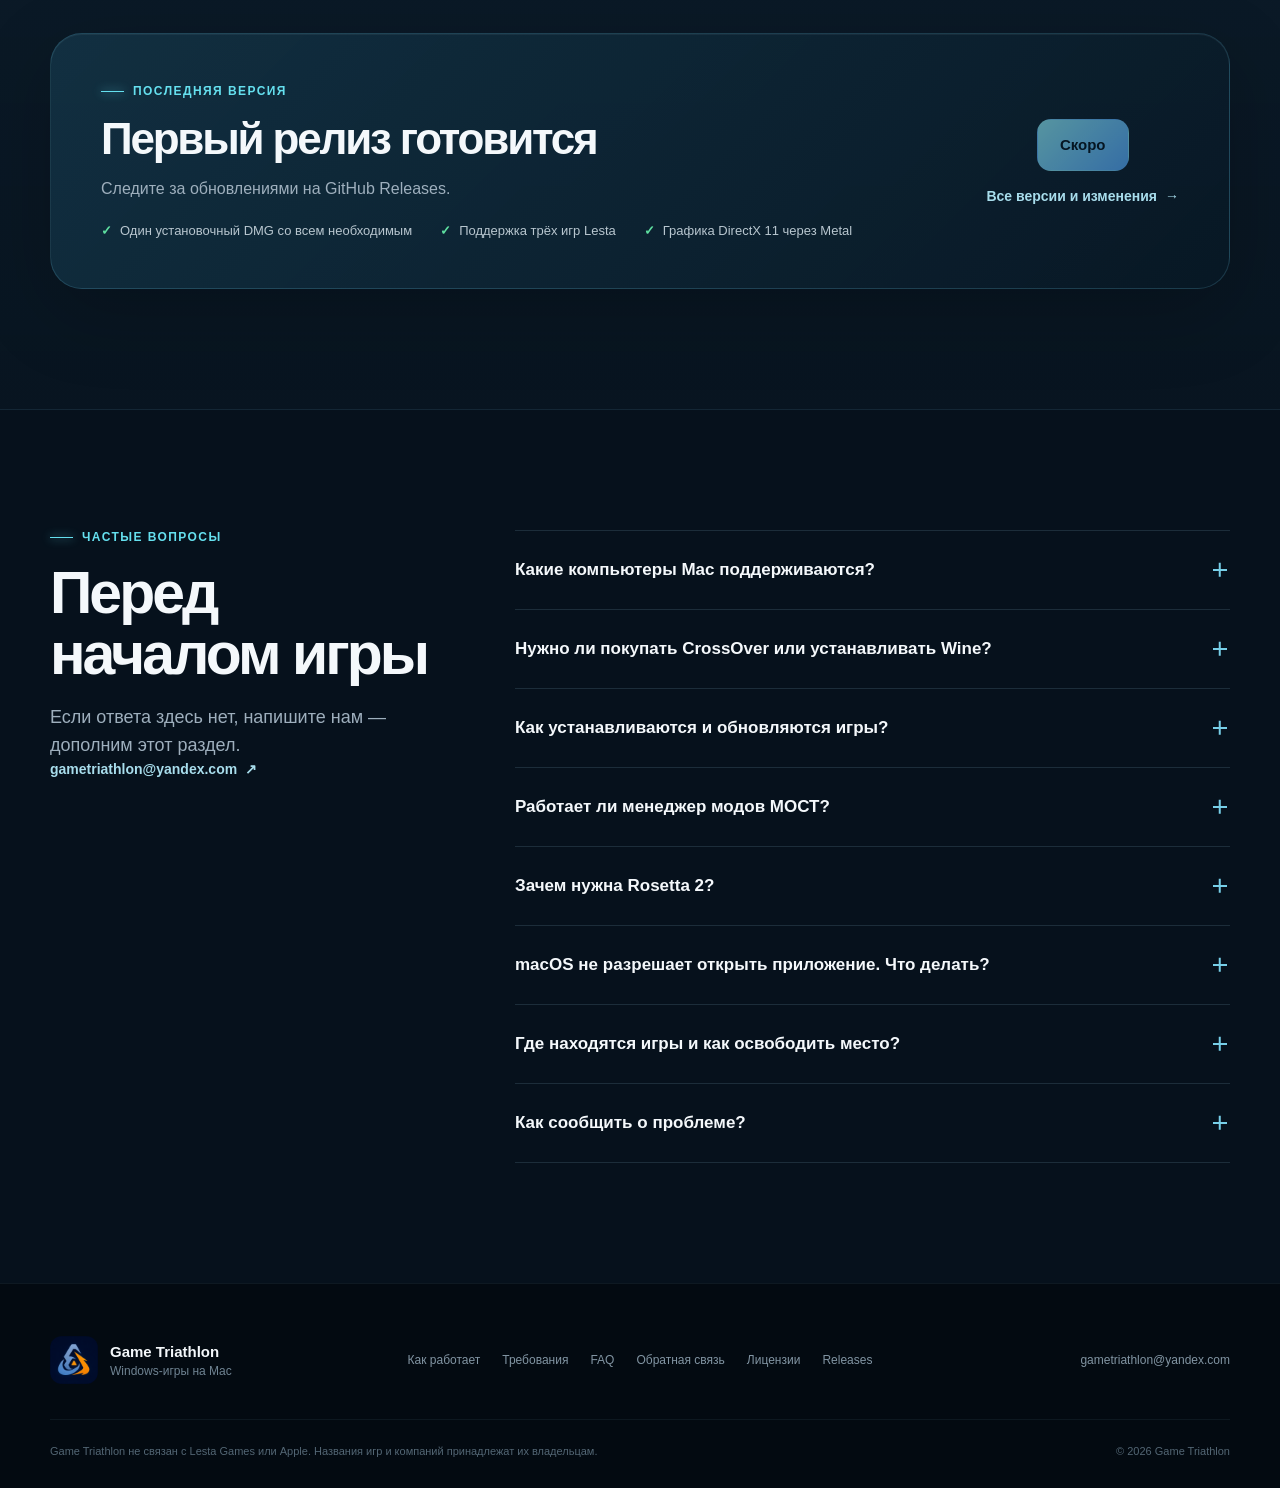
==== commit 3c20dbf5: "feat: show full gameplay frame and zoom screenshots" ====
--- a/index.html
+++ b/index.html
@@ -15,8 +15,8 @@
   <meta name="twitter:card" content="summary">
   <link rel="canonical" href="https://gametriathlon.github.io/">
   <link rel="icon" href="assets/images/app-icon.png" type="image/png">
-  <link rel="stylesheet" href="assets/styles.css?v=20260907-3">
-  <script src="assets/site.js?v=20260907-3" defer></script>
+  <link rel="stylesheet" href="assets/styles.css?v=20260907-4">
+  <script src="assets/site.js?v=20260907-4" defer></script>
 </head>
 <body>
   <a class="skip-link" href="#main">Перейти к содержимому</a>
@@ -180,10 +180,17 @@
             <figcaption><strong>«Мир танков» в бою</strong><small>Записано на Apple Silicon</small></figcaption>
           </figure>
           <div class="media-side">
-            <figure class="media-card"><img src="assets/media/hangar.webp" alt="Ангар «Мира танков» на Mac" loading="lazy" width="1600" height="1041"><figcaption><strong>Ангар</strong><small>«Мир танков»</small></figcaption></figure>
-            <figure class="media-card"><img src="assets/media/gameplay-poster.webp" alt="Танк Type 58 в бою на карте Химмельсдорф" loading="lazy" width="1280" height="832"><figcaption><strong>В бою</strong><small>DXMT · Metal</small></figcaption></figure>
-          </div>
-        </div>
+            <button class="media-card media-zoom" type="button" data-lightbox-trigger data-lightbox-src="assets/media/hangar.webp" data-lightbox-alt="Ангар «Мира танков» на Mac" data-lightbox-caption="Ангар · «Мир танков»" aria-label="Увеличить скриншот ангара"><img src="assets/media/hangar.webp" alt="Ангар «Мира танков» на Mac" loading="lazy" width="1600" height="1041"><span class="media-caption"><strong>Ангар</strong><small>«Мир танков» · Увеличить</small></span></button>
+            <button class="media-card media-zoom" type="button" data-lightbox-trigger data-lightbox-src="assets/media/gameplay-poster.webp" data-lightbox-alt="Танк Type 58 в бою на карте Химмельсдорф" data-lightbox-caption="В бою · DXMT · Metal" aria-label="Увеличить скриншот боя"><img src="assets/media/gameplay-poster.webp" alt="Танк Type 58 в бою на карте Химмельсдорф" loading="lazy" width="1280" height="832"><span class="media-caption"><strong>В бою</strong><small>DXMT · Metal · Увеличить</small></span></button>
+          </div>
+        </div>
+        <dialog class="media-lightbox" data-lightbox aria-label="Просмотр скриншота">
+          <div class="media-lightbox-content">
+            <button class="media-lightbox-close" type="button" data-lightbox-close aria-label="Закрыть увеличенное изображение">×</button>
+            <img data-lightbox-image src="assets/media/gameplay-poster.webp" alt="">
+            <p data-lightbox-caption></p>
+          </div>
+        </dialog>
       </div>
     </section>
 
--- a/assets/styles.css
+++ b/assets/styles.css
@@ -104,7 +104,8 @@
 
 .section-media { overflow:hidden;background:#040c14}.section-media::before{content:"";position:absolute;width:600px;height:600px;right:-200px;top:-200px;border-radius:50%;background:radial-gradient(circle,rgba(41,158,200,.12),transparent 68%)}
 .media-grid { display:grid;grid-template-columns:1.6fr .8fr;gap:16px}.media-side{display:grid;gap:16px}.media-card{min-height:190px;margin:0;position:relative;overflow:hidden;border:1px solid rgba(117,204,234,.15);border-radius:var(--radius);background:linear-gradient(145deg,#102536,#071521);box-shadow:inset 0 1px rgba(255,255,255,.04)}
-.media-card::after{content:"";position:absolute;inset:50% 0 0;pointer-events:none;background:linear-gradient(transparent,rgba(2,8,13,.82))}.media-card img,.gameplay-video{width:100%;height:100%;position:absolute;inset:0;display:block;object-fit:cover}.media-main{min-height:460px}.media-card figcaption{position:absolute;z-index:2;left:22px;bottom:20px;display:flex;flex-direction:column;gap:4px;pointer-events:none;text-shadow:0 2px 12px rgba(0,0,0,.8)}.media-main figcaption{left:30px;bottom:58px}.media-card strong{font-size:17px}.media-card small{color:#b4c5cf}.gameplay-video{background:#02070b}.gameplay-video::-webkit-media-controls-panel{background-image:linear-gradient(transparent,rgba(0,0,0,.72))}
+.media-card::after{content:"";position:absolute;inset:50% 0 0;pointer-events:none;background:linear-gradient(transparent,rgba(2,8,13,.82))}.media-card img,.gameplay-video{width:100%;height:100%;position:absolute;inset:0;display:block}.media-card img{object-fit:cover}.media-main{min-height:460px}.media-card figcaption,.media-caption{position:absolute;z-index:2;left:22px;bottom:20px;display:flex;flex-direction:column;gap:4px;pointer-events:none;text-align:left;text-shadow:0 2px 12px rgba(0,0,0,.8)}.media-main figcaption{left:30px;bottom:58px}.media-card strong{font-size:17px}.media-card small{color:#b4c5cf}.gameplay-video{object-fit:contain;background:#02070b}.gameplay-video::-webkit-media-controls-panel{background-image:linear-gradient(transparent,rgba(0,0,0,.72))}.media-zoom{width:100%;padding:0;color:inherit;font:inherit;cursor:zoom-in}.media-zoom:focus-visible{outline:3px solid #82ddf3;outline-offset:3px}.media-zoom img{transition:transform .28s ease}.media-zoom:hover img{transform:scale(1.025)}
+.media-lightbox{width:min(94vw,1500px);max-width:none;padding:0;border:1px solid rgba(140,213,238,.28);border-radius:24px;background:#030a10;color:white;box-shadow:0 32px 100px rgba(0,0,0,.7);overflow:visible}.media-lightbox::backdrop{background:rgba(0,5,10,.84);backdrop-filter:blur(8px)}.media-lightbox-content{position:relative;padding:12px}.media-lightbox img{width:100%;max-height:84vh;display:block;object-fit:contain;border-radius:15px}.media-lightbox p{margin:12px 8px 4px;color:#b8c9d3;font-size:14px}.media-lightbox-close{width:42px;height:42px;position:absolute;z-index:2;right:-14px;top:-14px;border:1px solid rgba(255,255,255,.22);border-radius:50%;background:#132331;color:white;font-size:28px;line-height:1;cursor:pointer;box-shadow:0 8px 25px rgba(0,0,0,.5)}
 
 .requirements-grid { display:grid;grid-template-columns:.8fr 1.2fr;gap:90px;align-items:start}.requirements-card{margin:0;padding:10px 34px;border:1px solid var(--line);border-radius:var(--radius);background:rgba(14,34,50,.58)}.requirements-card>div{min-height:74px;display:flex;align-items:center;justify-content:space-between;gap:30px;border-bottom:1px solid var(--line)}.requirements-card>div:last-child{border:0}.requirements-card dt{color:#8297a6;font-size:14px}.requirements-card dd{margin:0;text-align:right;font-size:16px;font-weight:700}
 .release-card { padding:50px;display:grid;grid-template-columns:1fr auto;gap:55px;align-items:center;border:1px solid rgba(111,205,234,.18);border-radius:32px;background:linear-gradient(135deg,rgba(20,54,73,.78),rgba(8,24,37,.9));box-shadow:0 24px 80px rgba(0,0,0,.2),inset 0 1px rgba(255,255,255,.05)}
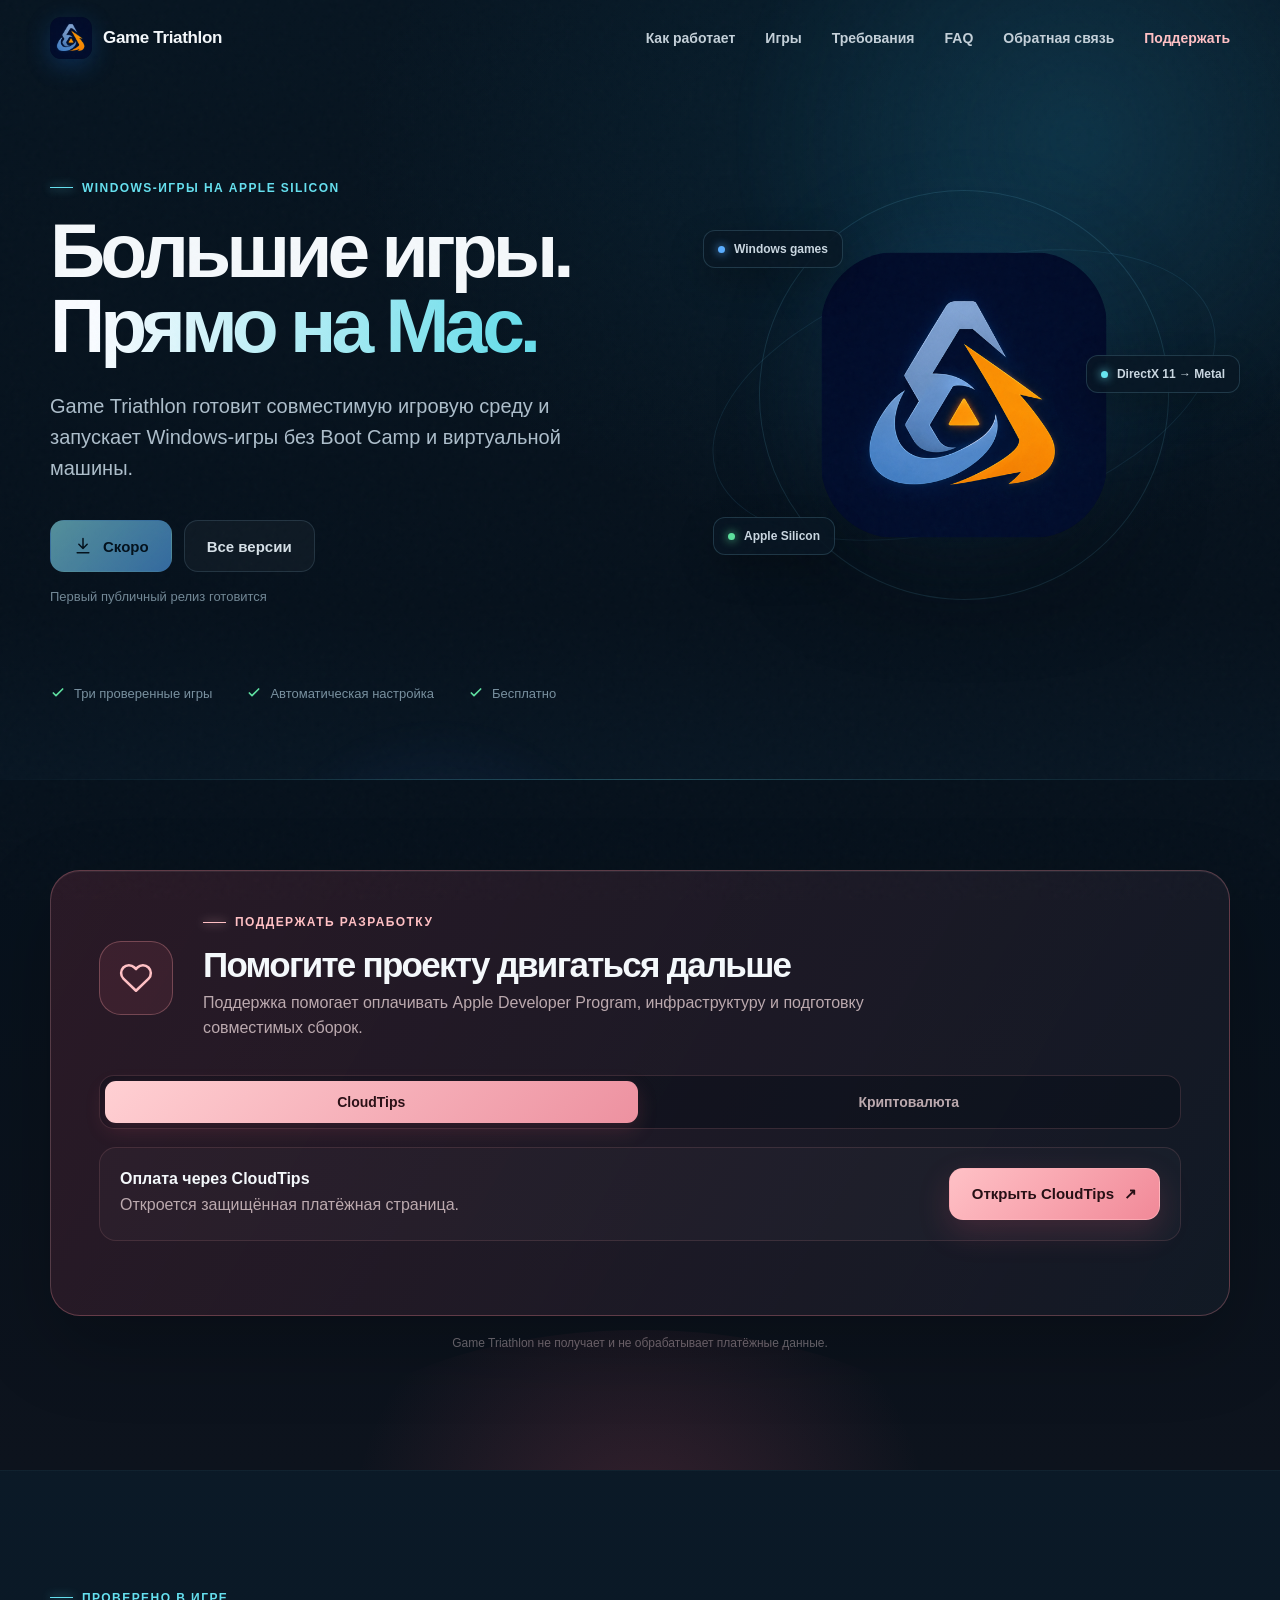
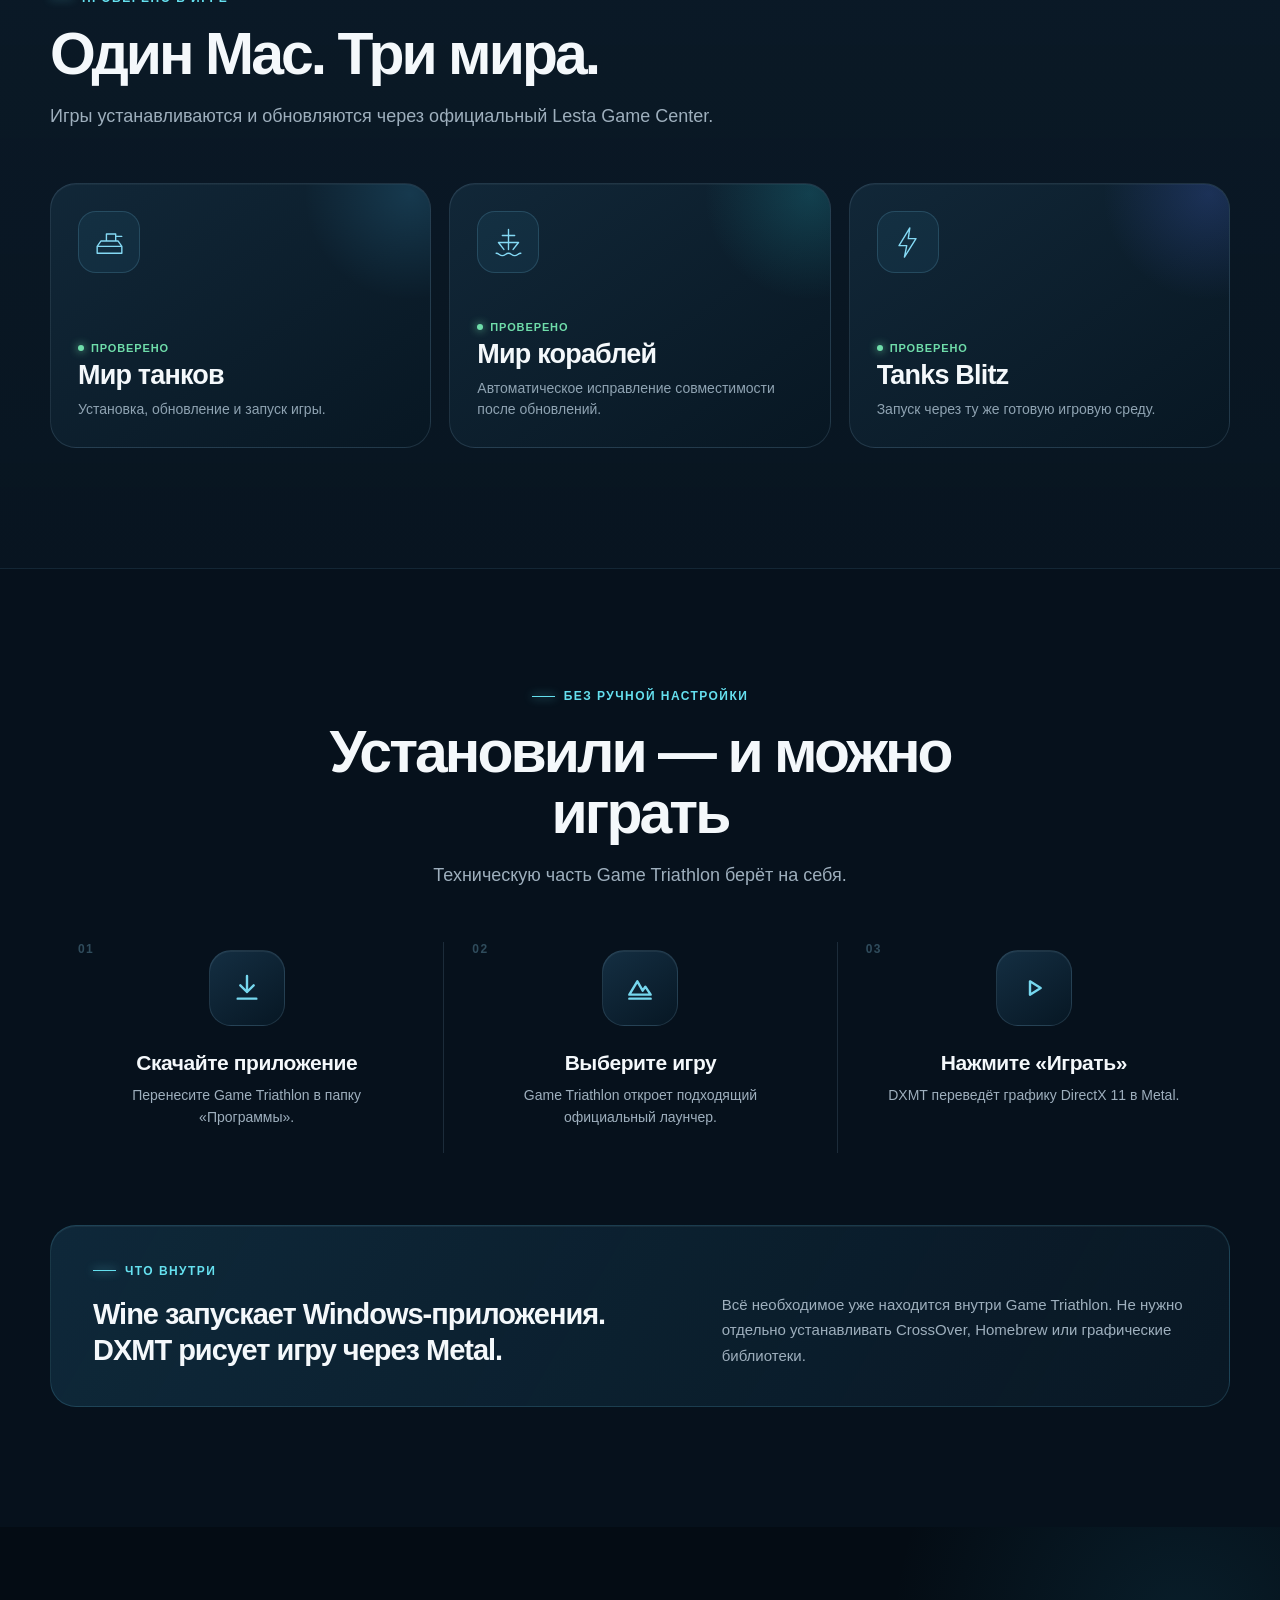
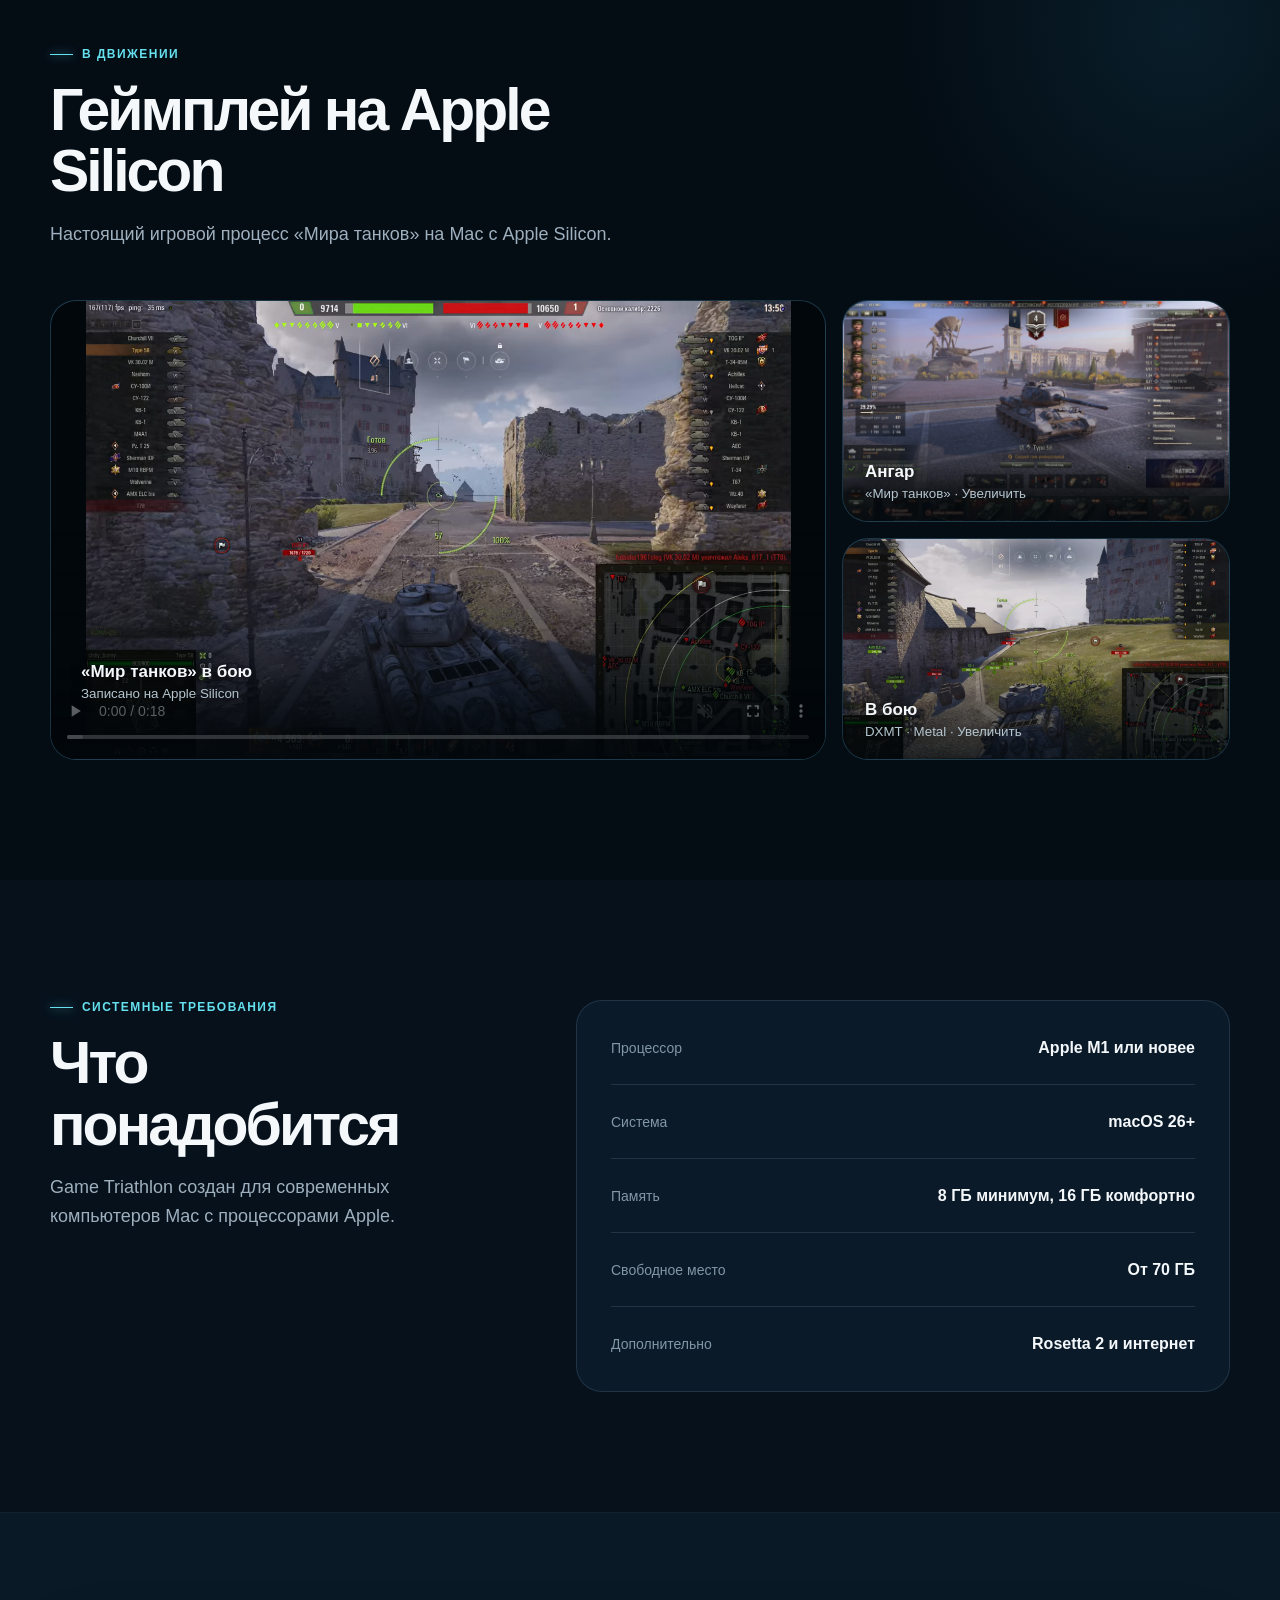
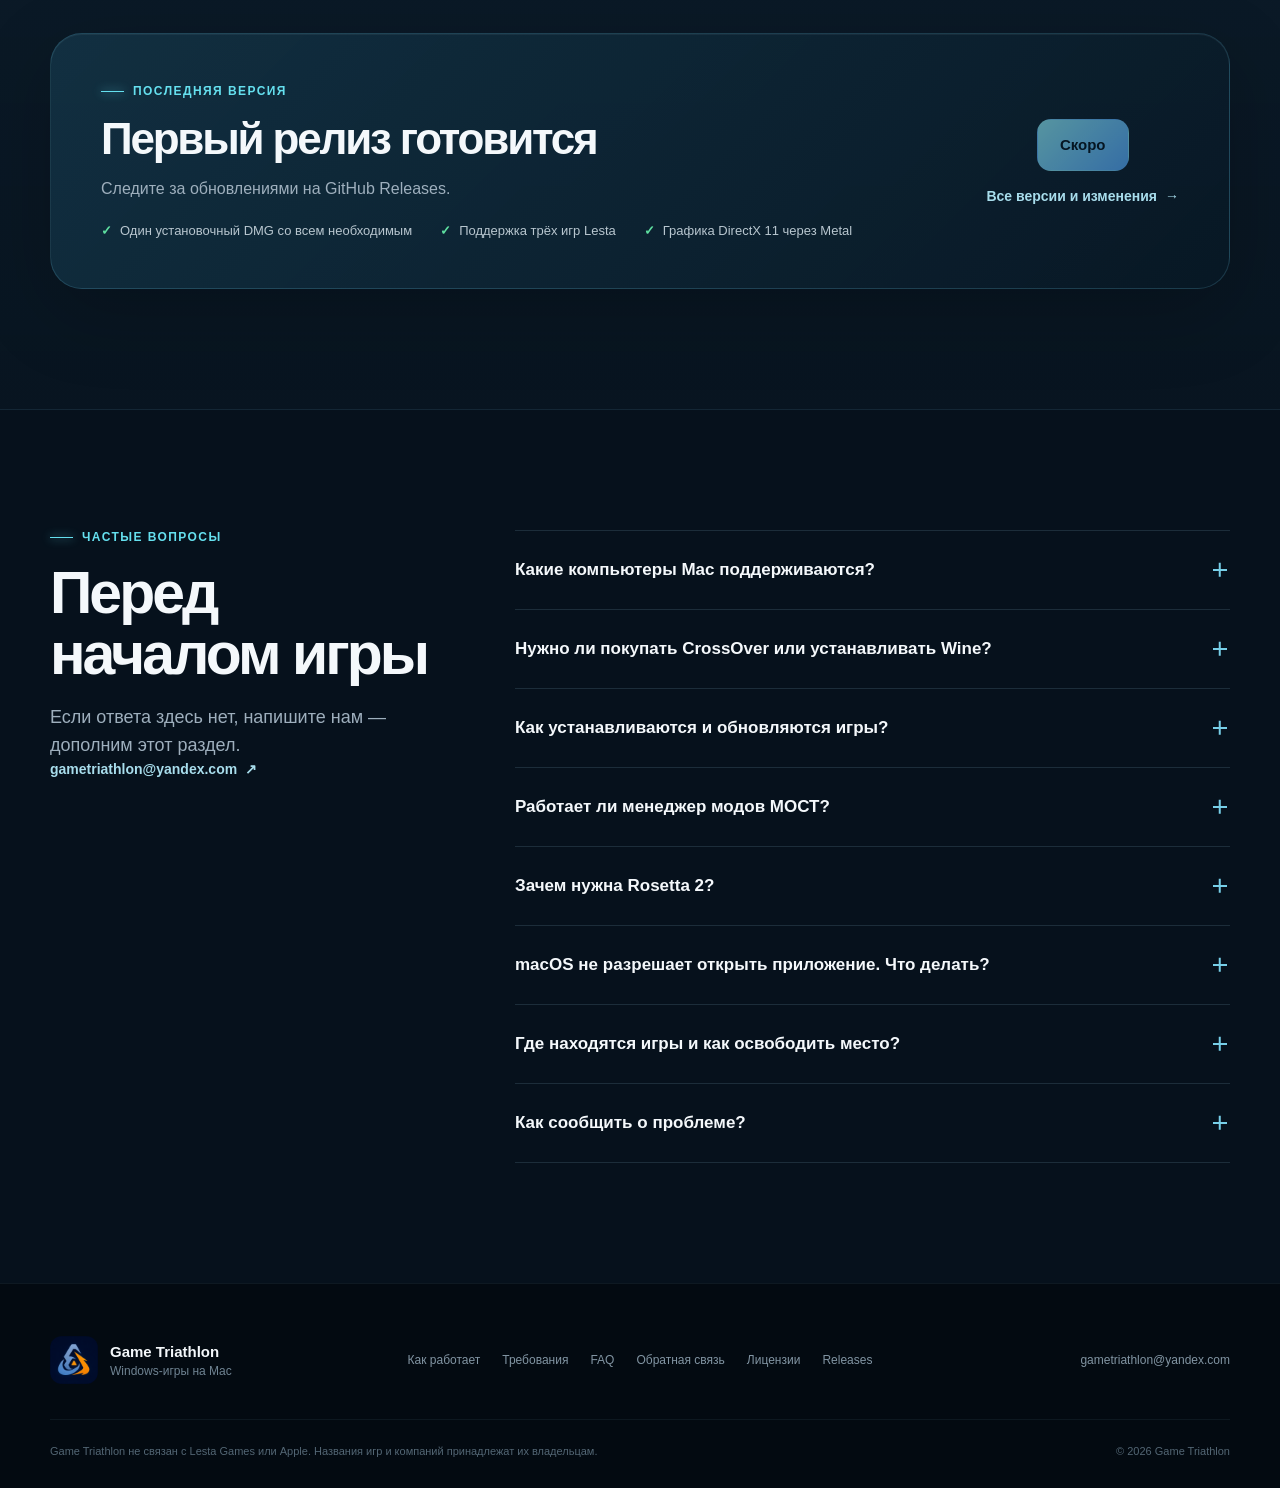
==== commit 7bb37e92: "feat: remove card support option" ====
--- a/index.html
+++ b/index.html
@@ -93,7 +93,6 @@
         <div class="support-tabs" role="tablist" aria-label="Способ поддержки">
           <button class="support-tab is-active" type="button" role="tab" aria-selected="true" aria-controls="support-cloudtips" data-support-tab="cloudtips">CloudTips</button>
           <button class="support-tab" type="button" role="tab" aria-selected="false" aria-controls="support-crypto" data-support-tab="crypto">Криптовалюта</button>
-          <button class="support-tab" type="button" role="tab" aria-selected="false" aria-controls="support-card" data-support-tab="card">Карта</button>
         </div>
 
         <div class="support-panel is-active" id="support-cloudtips" role="tabpanel" data-support-panel="cloudtips">
@@ -107,8 +106,6 @@
           <div class="support-value"><div><strong>Ethereum</strong><small>Сеть ERC20</small><code>0x1fb78e0ff7c89656a00cd696e1b5ce9c070e50da</code></div><button type="button" data-copy="0x1fb78e0ff7c89656a00cd696e1b5ce9c070e50da">Копировать</button></div>
         </div>
 
-        <div class="support-panel" id="support-card" role="tabpanel" data-support-panel="card" hidden>
-        </div>
         <p class="support-copy-status" data-copy-status aria-live="polite"></p>
       </div>
       <p class="payment-note">Game Triathlon не получает и не обрабатывает платёжные данные.</p>
--- a/assets/styles.css
+++ b/assets/styles.css
@@ -121,7 +121,7 @@
 .support-heart svg { width: 34px; height: 34px; }
 .support-card h2 { margin: 0 0 8px; font-size: 35px; }
 .support-card p:not(.eyebrow) { margin: 0; max-width: 670px; color: #bba9ae; line-height: 1.55; }
-.support-tabs { margin: 34px 0 18px; padding: 5px; display: grid; grid-template-columns: repeat(3, 1fr); gap: 5px; border: 1px solid rgba(255,161,170,.16); border-radius: 15px; background: rgba(5,13,22,.42); }
+.support-tabs { margin: 34px 0 18px; padding: 5px; display: grid; grid-template-columns: repeat(2, 1fr); gap: 5px; border: 1px solid rgba(255,161,170,.16); border-radius: 15px; background: rgba(5,13,22,.42); }
 .support-tab { min-height: 42px; border: 0; border-radius: 11px; color: #bba9ae; background: transparent; cursor: pointer; font-size: 14px; font-weight: 750; transition: color .2s, background .2s, box-shadow .2s; }
 .support-tab:hover { color: white; }
 .support-tab.is-active { color: #2b1117; background: linear-gradient(135deg,#ffd0d3,#ed91a0); box-shadow: 0 7px 20px rgba(222,84,108,.17); }
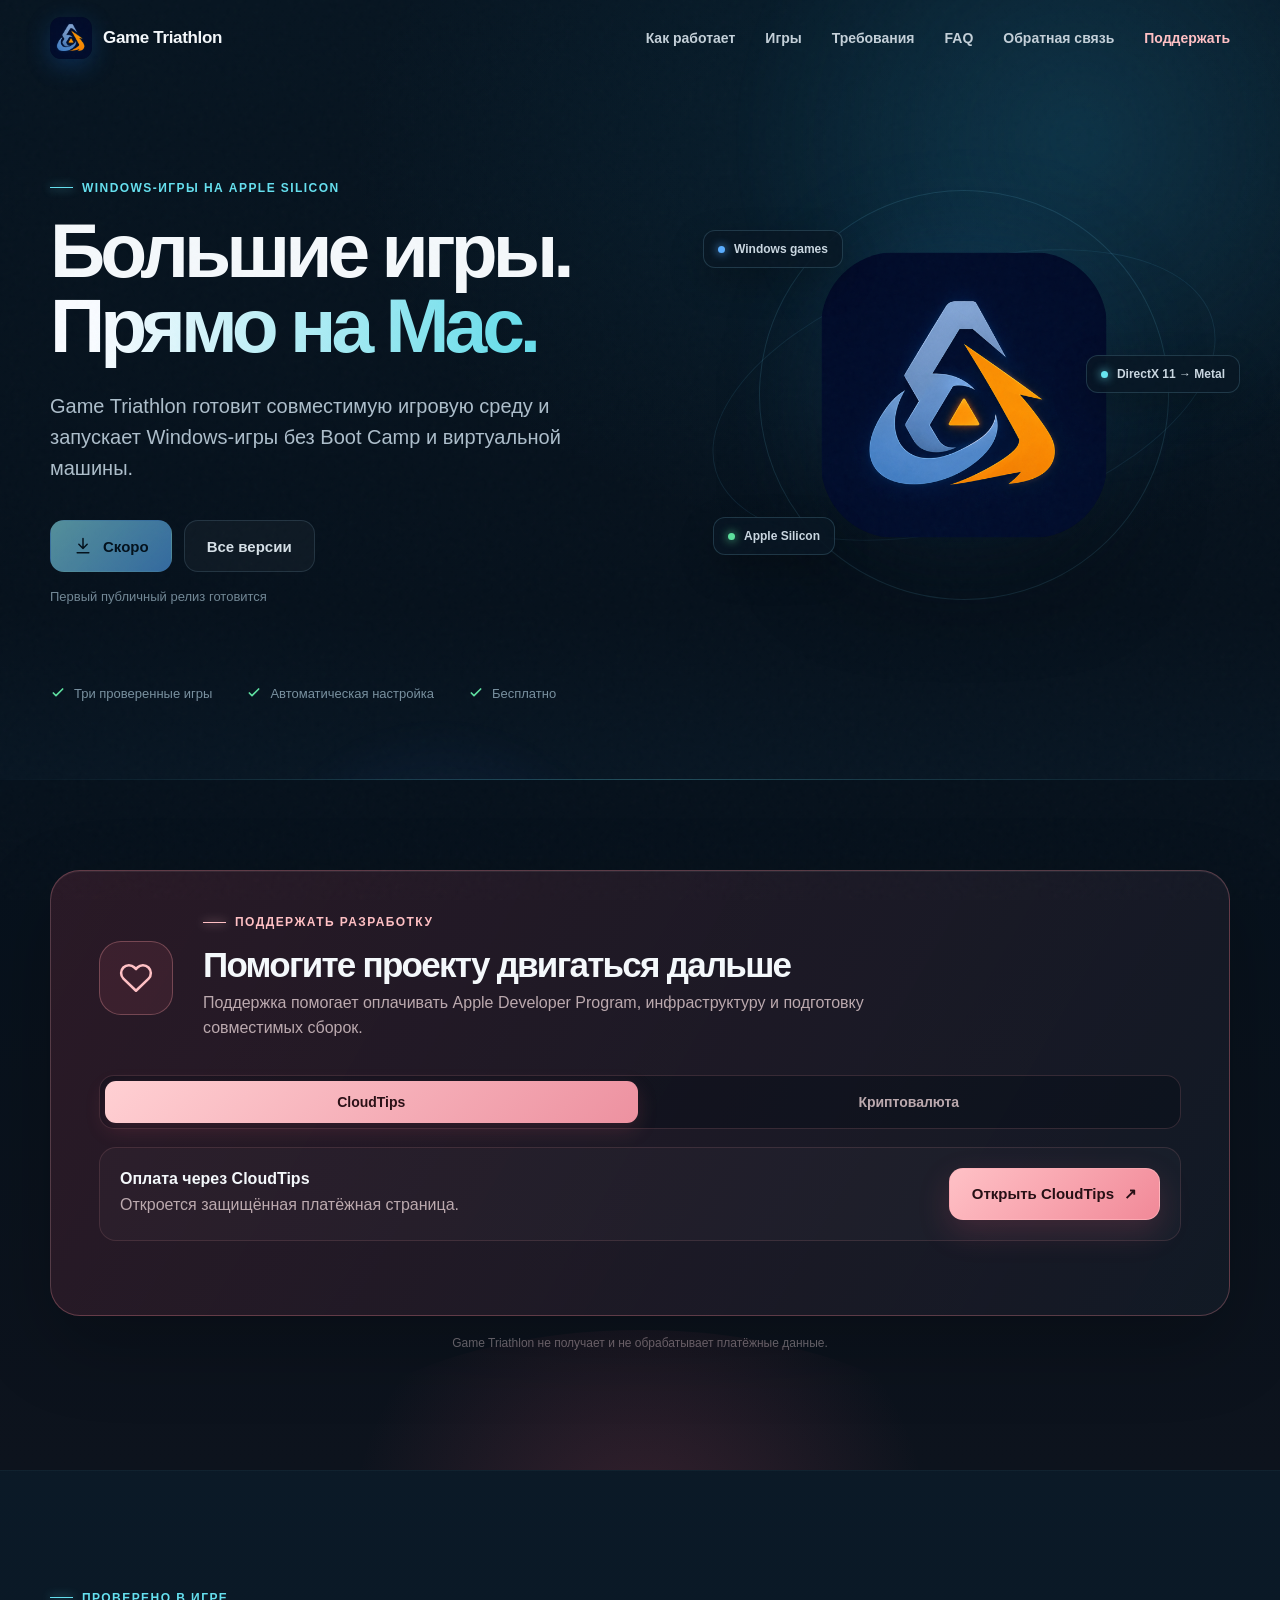
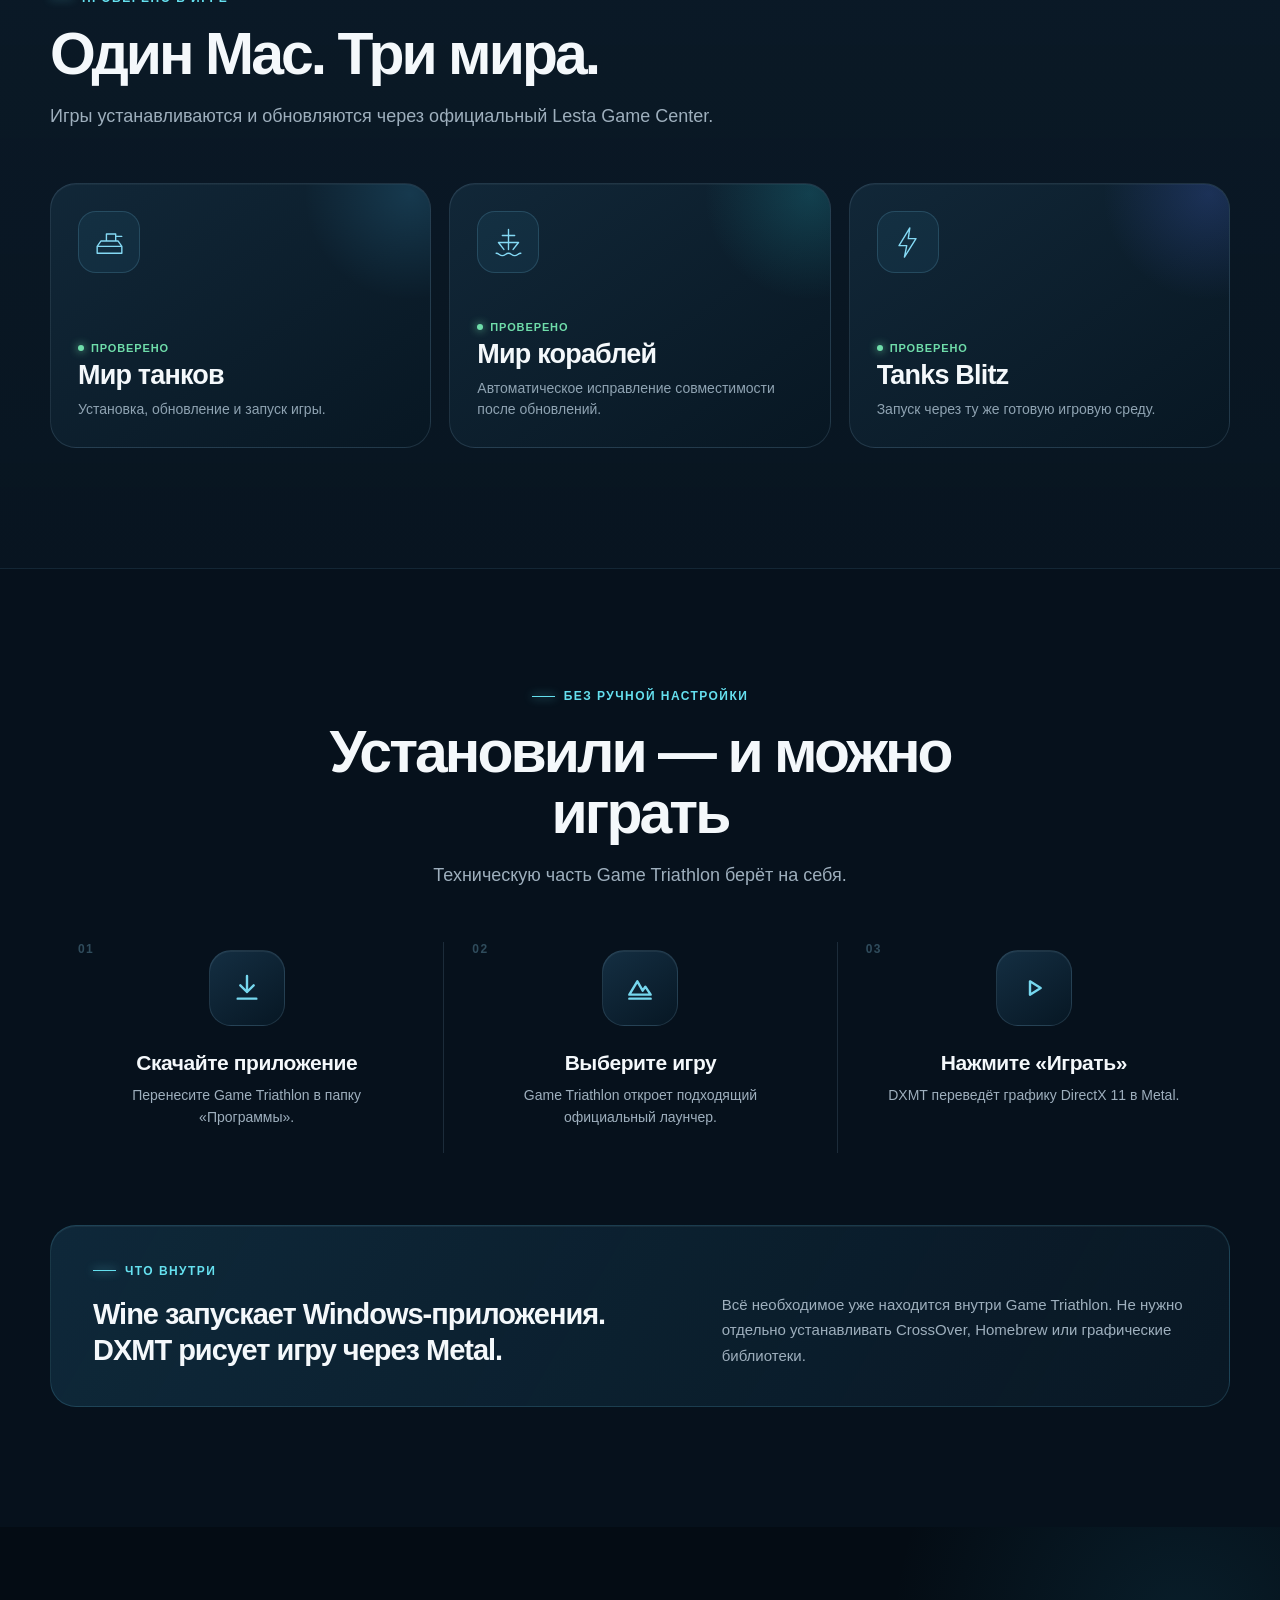
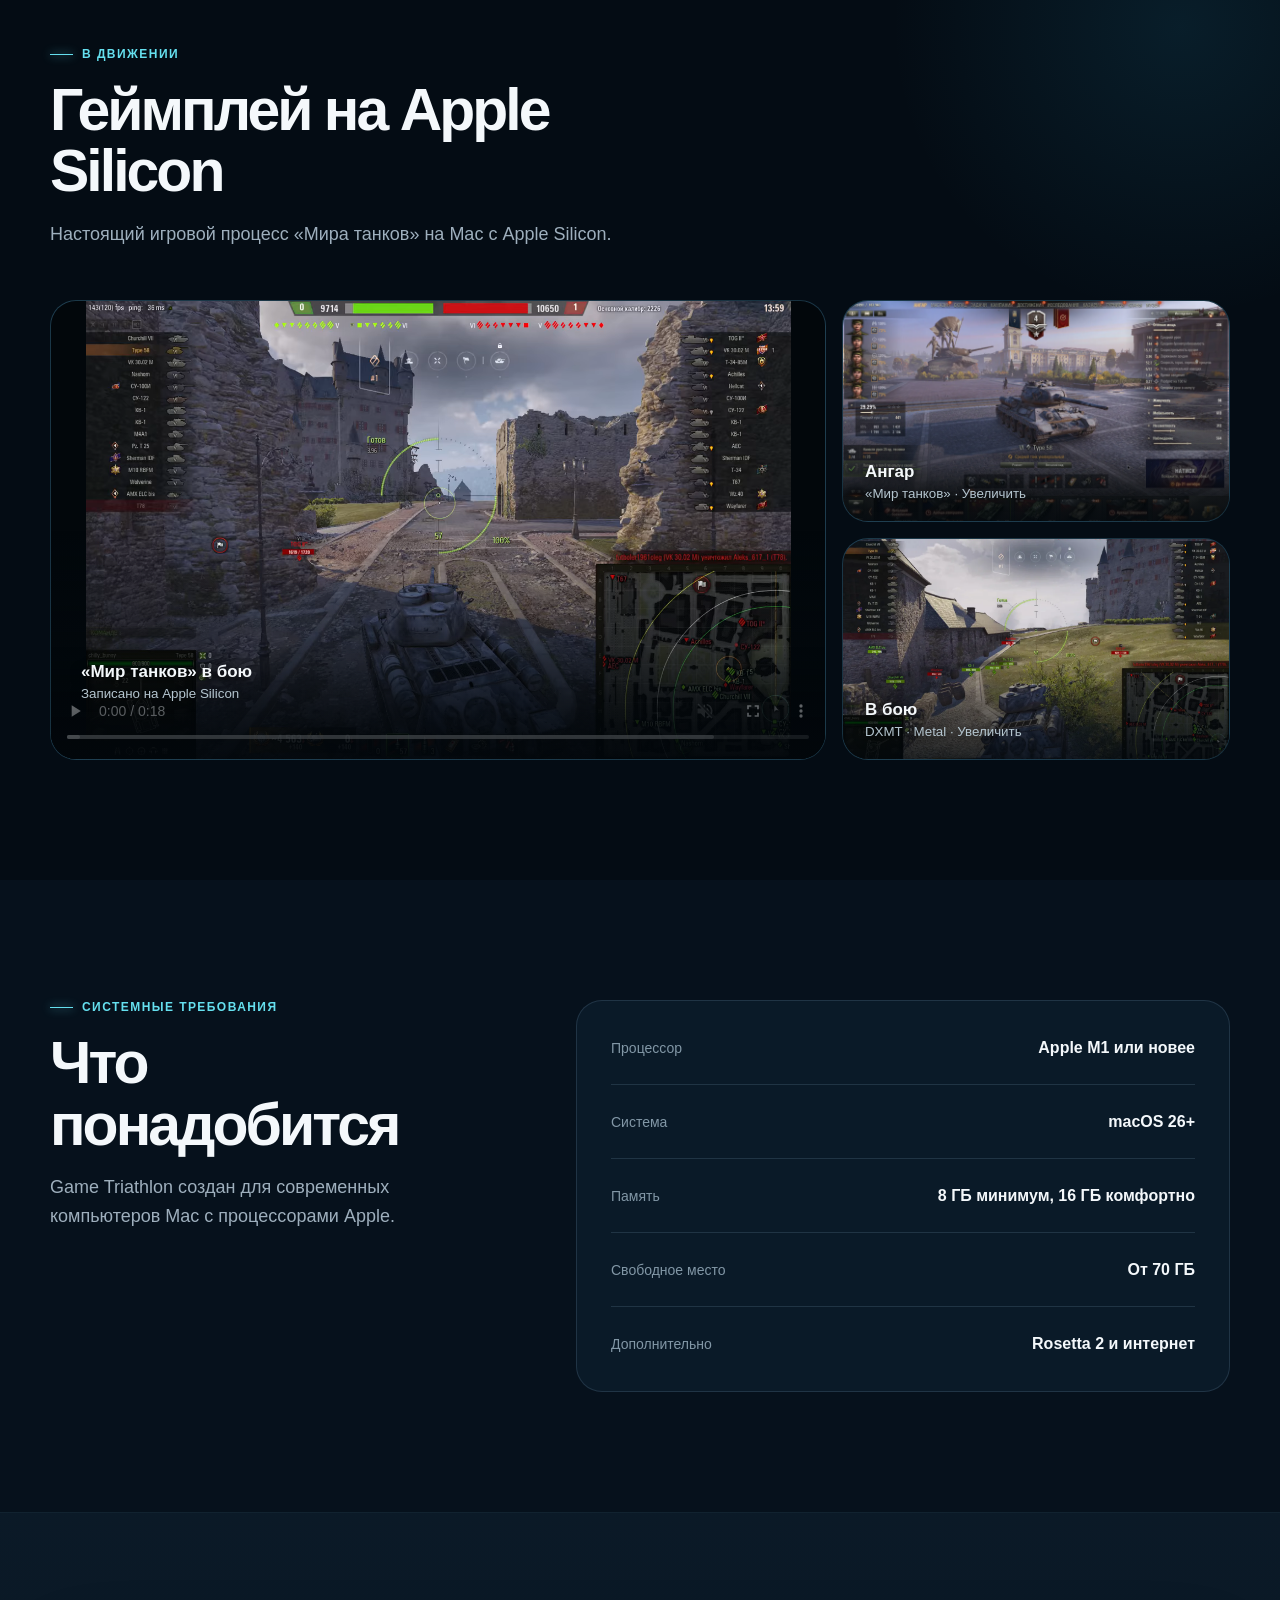
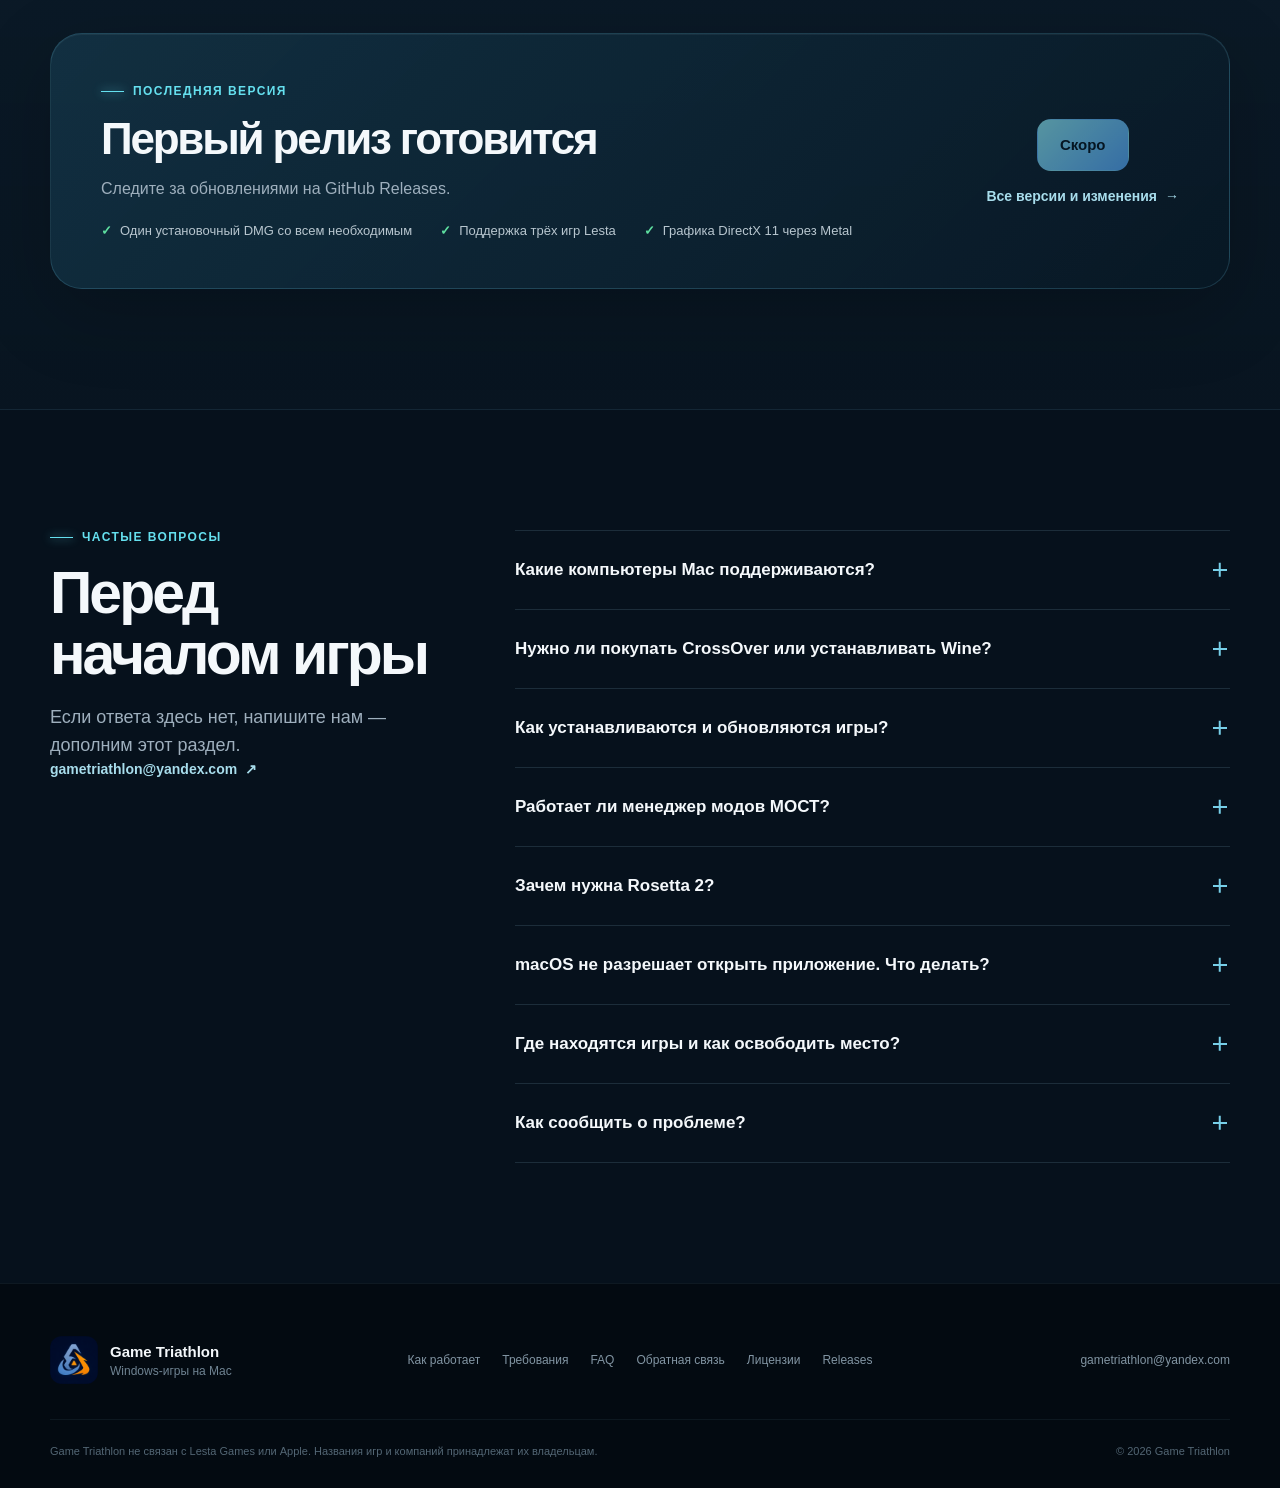
==== commit 8cf4991e: "feat: changed the wallet addresses" ====
--- a/index.html
+++ b/index.html
@@ -101,9 +101,9 @@
         </div>
 
         <div class="support-panel" id="support-crypto" role="tabpanel" data-support-panel="crypto" hidden>
-          <div class="support-value"><div><strong>USDT</strong><small>Сеть ERC20</small><code>0x1fb78e0ff7c89656a00cd696e1b5ce9c070e50da</code></div><button type="button" data-copy="0x1fb78e0ff7c89656a00cd696e1b5ce9c070e50da">Копировать</button></div>
-          <div class="support-value"><div><strong>Bitcoin</strong><small>Сеть BTC</small><code>1NEGf85SvXb1PGvRmXdgd9F5bgiXCj26Am</code></div><button type="button" data-copy="1NEGf85SvXb1PGvRmXdgd9F5bgiXCj26Am">Копировать</button></div>
-          <div class="support-value"><div><strong>Ethereum</strong><small>Сеть ERC20</small><code>0x1fb78e0ff7c89656a00cd696e1b5ce9c070e50da</code></div><button type="button" data-copy="0x1fb78e0ff7c89656a00cd696e1b5ce9c070e50da">Копировать</button></div>
+          <div class="support-value"><div><strong>USDT</strong><small>Сеть ERC20</small><code>0x27761afc6b5ac967888d84c2d5a612c50018a068</code></div><button type="button" data-copy="0x27761afc6b5ac967888d84c2d5a612c50018a068">Копировать</button></div>
+          <div class="support-value"><div><strong>Bitcoin</strong><small>Сеть BTC</small><code>bc1qhl3lvkcwkhywe4c87dkq8eklwwn3tvt4s2gnzc</code></div><button type="button" data-copy="bc1qhl3lvkcwkhywe4c87dkq8eklwwn3tvt4s2gnzc">Копировать</button></div>
+          <div class="support-value"><div><strong>Ethereum</strong><small>Сеть ERC20</small><code>0x27761afc6b5ac967888d84c2d5a612c50018a068</code></div><button type="button" data-copy="0x27761afc6b5ac967888d84c2d5a612c50018a068">Копировать</button></div>
         </div>
 
         <p class="support-copy-status" data-copy-status aria-live="polite"></p>
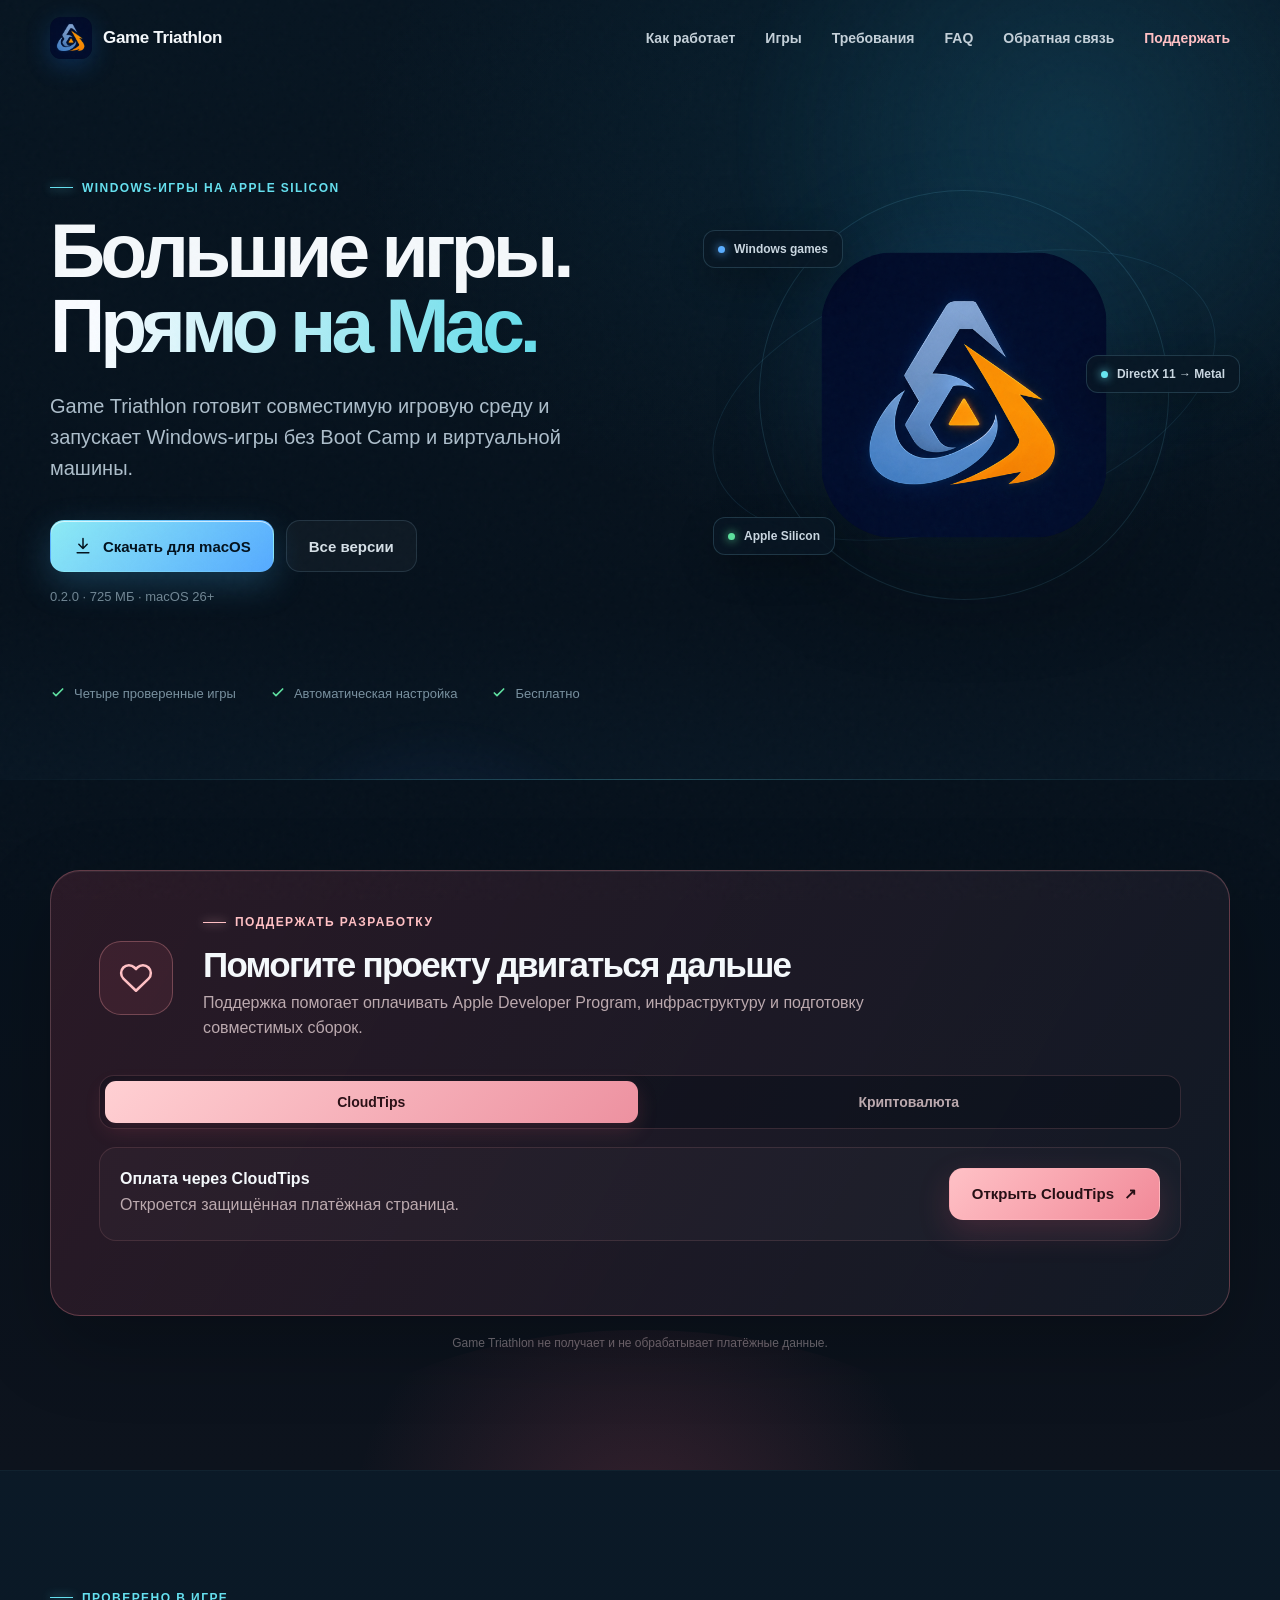
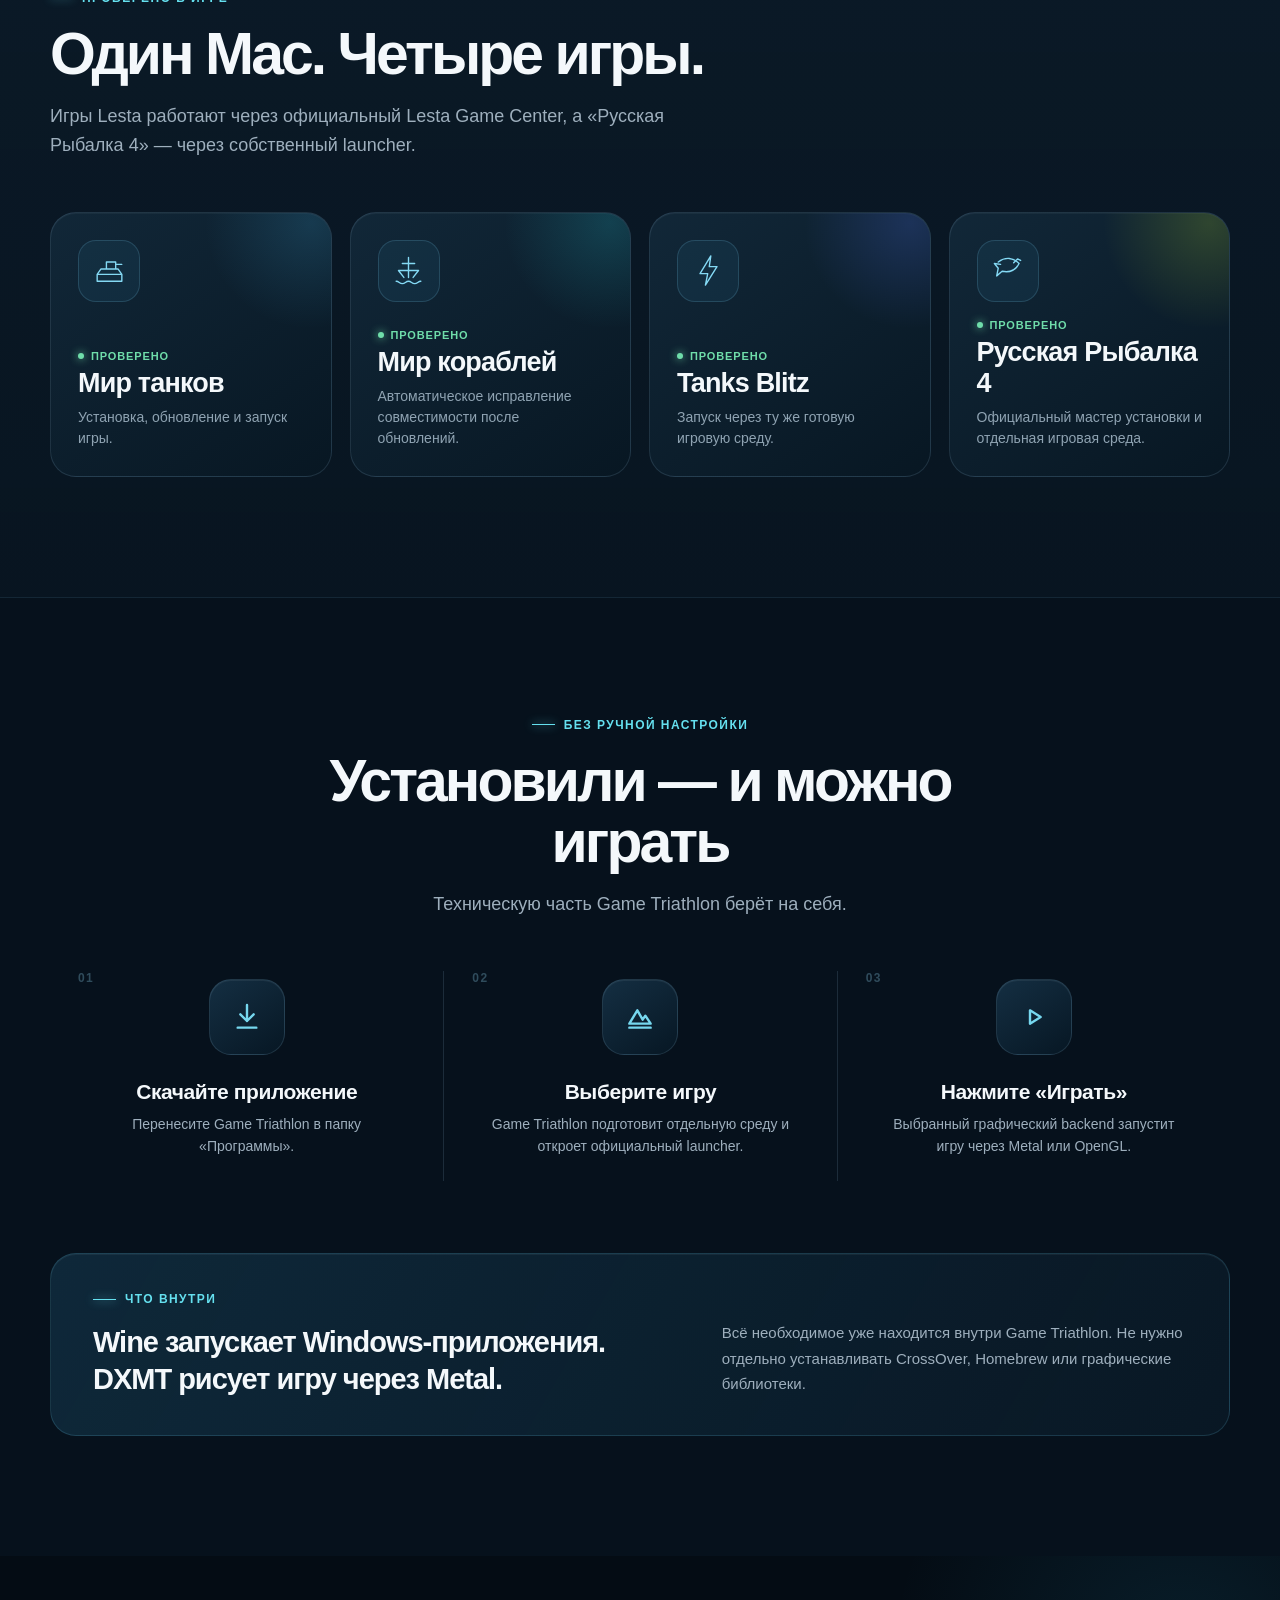
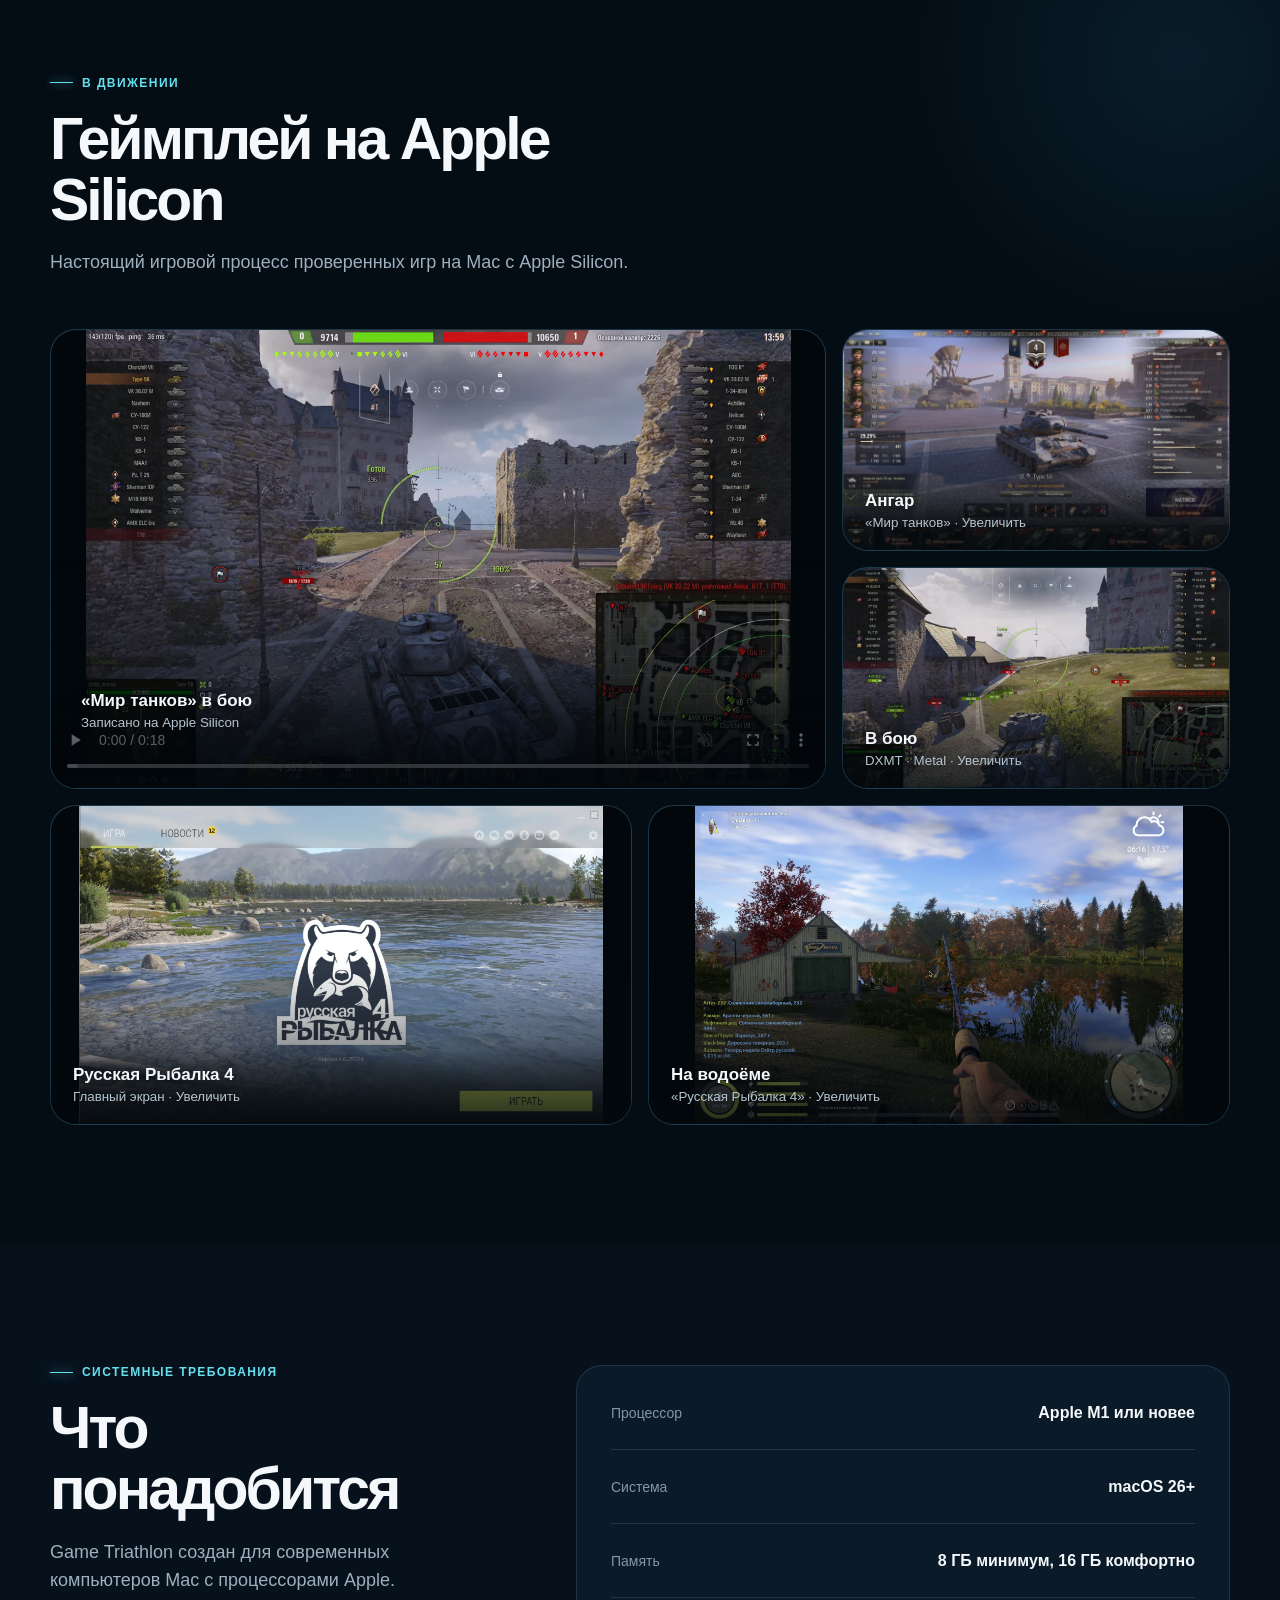
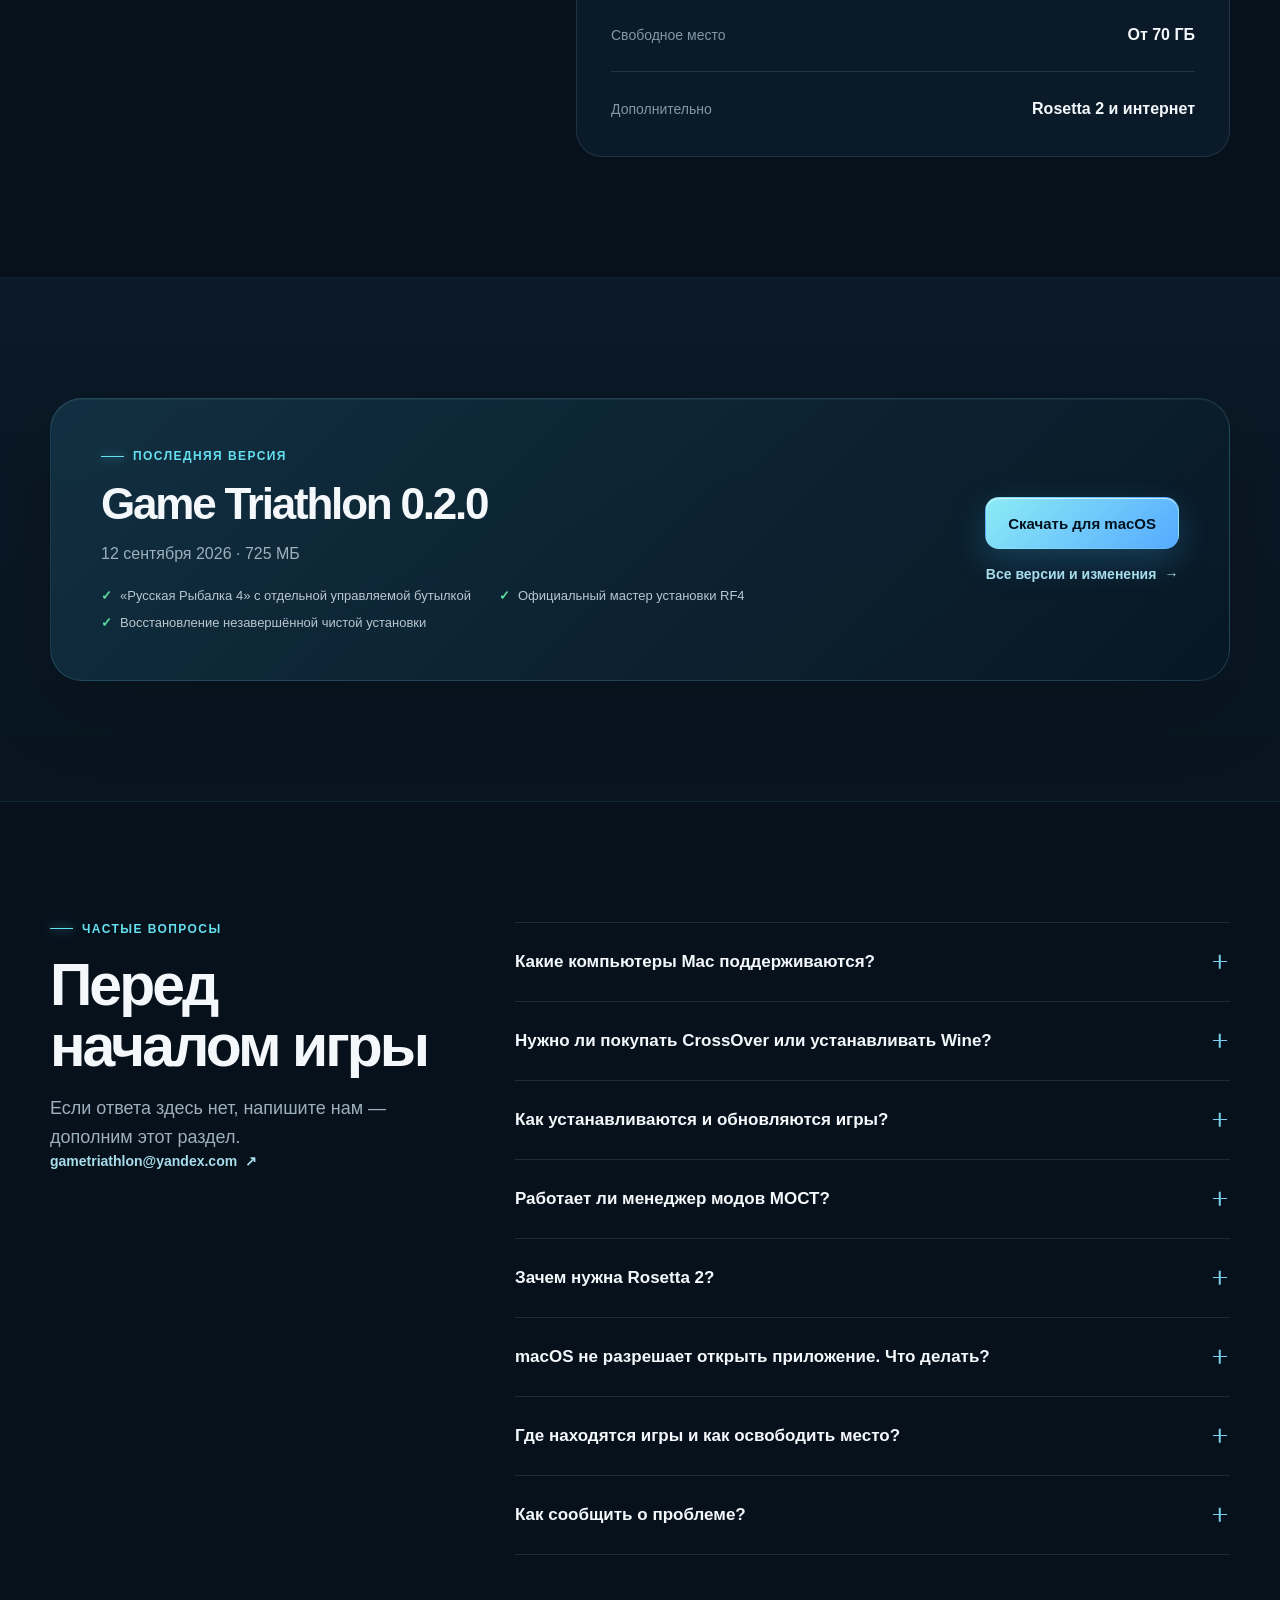
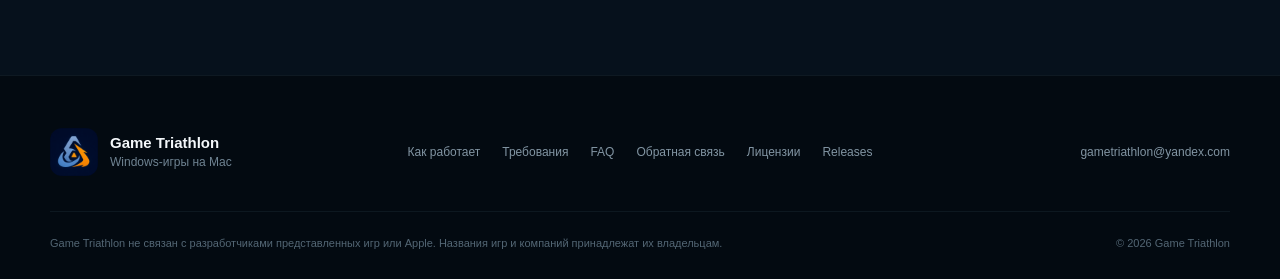
==== commit 83b1b32c: "feat: publish Russian Fishing 4 and v0.2.0" ====
--- a/index.html
+++ b/index.html
@@ -4,7 +4,7 @@
   <meta charset="utf-8">
   <meta name="viewport" content="width=device-width, initial-scale=1">
   <title>Game Triathlon — Windows-игры на Mac</title>
-  <meta name="description" content="Запускайте совместимые Windows-игры на Mac с Apple Silicon — без Boot Camp и виртуальной машины. Уже проверены «Мир танков», «Мир кораблей» и Tanks Blitz.">
+  <meta name="description" content="Запускайте совместимые Windows-игры на Mac с Apple Silicon — без Boot Camp и виртуальной машины. Проверены игры Lesta и «Русская Рыбалка 4».">
   <meta name="theme-color" content="#07131f">
   <meta property="og:type" content="website">
   <meta property="og:locale" content="ru_RU">
@@ -15,8 +15,8 @@
   <meta name="twitter:card" content="summary">
   <link rel="canonical" href="https://gametriathlon.github.io/">
   <link rel="icon" href="assets/images/app-icon.png" type="image/png">
-  <link rel="stylesheet" href="assets/styles.css?v=20260907-4">
-  <script src="assets/site.js?v=20260907-4" defer></script>
+  <link rel="stylesheet" href="assets/styles.css?v=20260912-1">
+  <script src="assets/site.js?v=20260912-1" defer></script>
 </head>
 <body>
   <a class="skip-link" href="#main">Перейти к содержимому</a>
@@ -52,13 +52,13 @@
           <h1>Большие игры.<br><em>Прямо на Mac.</em></h1>
           <p class="hero-lead">Game Triathlon готовит совместимую игровую среду и запускает Windows-игры без Boot Camp и виртуальной машины.</p>
           <div class="hero-actions">
-            <a class="button button-primary is-disabled" data-download aria-disabled="true">
+            <a class="button button-primary" href="https://github.com/gametriathlon/gametriathlon.github.io/releases/download/v0.2.0/Game-Triathlon-0.2.0.dmg" data-download>
               <svg viewBox="0 0 24 24" aria-hidden="true"><path d="M12 3v12m0 0 5-5m-5 5-5-5M5 20h14"/></svg>
-              <span data-download-label>Скоро</span>
+              <span data-download-label>Скачать для macOS</span>
             </a>
             <a class="button button-quiet" href="https://github.com/gametriathlon/gametriathlon.github.io/releases">Все версии</a>
           </div>
-          <p class="release-note" data-hero-release>Первый публичный релиз готовится</p>
+          <p class="release-note" data-hero-release>0.2.0 · 725 МБ · macOS 26+</p>
         </div>
 
         <div class="hero-visual" aria-label="Game Triathlon соединяет Windows-игры, Wine и Metal">
@@ -74,7 +74,7 @@
         </div>
       </div>
       <div class="container proof-row" aria-label="Ключевые преимущества">
-        <span><svg viewBox="0 0 24 24" aria-hidden="true"><path d="m5 12 4 4L19 6"/></svg>Три проверенные игры</span>
+        <span><svg viewBox="0 0 24 24" aria-hidden="true"><path d="m5 12 4 4L19 6"/></svg>Четыре проверенные игры</span>
         <span><svg viewBox="0 0 24 24" aria-hidden="true"><path d="m5 12 4 4L19 6"/></svg>Автоматическая настройка</span>
         <span><svg viewBox="0 0 24 24" aria-hidden="true"><path d="m5 12 4 4L19 6"/></svg>Бесплатно</span>
       </div>
@@ -115,8 +115,8 @@
       <div class="container">
         <div class="section-heading">
           <p class="eyebrow"><span></span> Проверено в игре</p>
-          <h2>Один Mac. Три мира.</h2>
-          <p>Игры устанавливаются и обновляются через официальный Lesta Game Center.</p>
+          <h2>Один Mac. Четыре игры.</h2>
+          <p>Игры Lesta работают через официальный Lesta Game Center, а «Русская Рыбалка 4» — через собственный launcher.</p>
         </div>
         <div class="games-grid">
           <article class="game-card game-card-tanks">
@@ -136,6 +136,12 @@
               <svg viewBox="0 0 48 48"><path d="m27 5-14 23h10l-3 15 15-24H25z"/></svg>
             </div>
             <div><p class="status"><i></i>Проверено</p><h3>Tanks Blitz</h3><p>Запуск через ту же готовую игровую среду.</p></div>
+          </article>
+          <article class="game-card game-card-rf4">
+            <div class="game-symbol" aria-hidden="true">
+              <svg viewBox="0 0 48 48"><path d="M12 13c9-7 20-6 27 2-4 8-12 12-22 10l-7 6 2-10-5-6 8 1M32 14l5-5M37 9l4 2"/></svg>
+            </div>
+            <div><p class="status"><i></i>Проверено</p><h3>Русская Рыбалка 4</h3><p>Официальный мастер установки и отдельная игровая среда.</p></div>
           </article>
         </div>
       </div>
@@ -150,8 +156,8 @@
         </div>
         <ol class="steps">
           <li><span class="step-number">01</span><div class="step-icon"><svg viewBox="0 0 24 24" aria-hidden="true"><path d="M12 3v12m0 0 5-5m-5 5-5-5M5 20h14"/></svg></div><h3>Скачайте приложение</h3><p>Перенесите Game Triathlon в папку «Программы».</p></li>
-          <li><span class="step-number">02</span><div class="step-icon"><svg viewBox="0 0 24 24" aria-hidden="true"><path d="M4 17 10 7l4 7 2-3 4 6zM4 20h16"/></svg></div><h3>Выберите игру</h3><p>Game Triathlon откроет подходящий официальный лаунчер.</p></li>
-          <li><span class="step-number">03</span><div class="step-icon"><svg viewBox="0 0 24 24" aria-hidden="true"><path d="m9 7 8 5-8 5z"/></svg></div><h3>Нажмите «Играть»</h3><p>DXMT переведёт графику DirectX 11 в Metal.</p></li>
+          <li><span class="step-number">02</span><div class="step-icon"><svg viewBox="0 0 24 24" aria-hidden="true"><path d="M4 17 10 7l4 7 2-3 4 6zM4 20h16"/></svg></div><h3>Выберите игру</h3><p>Game Triathlon подготовит отдельную среду и откроет официальный launcher.</p></li>
+          <li><span class="step-number">03</span><div class="step-icon"><svg viewBox="0 0 24 24" aria-hidden="true"><path d="m9 7 8 5-8 5z"/></svg></div><h3>Нажмите «Играть»</h3><p>Выбранный графический backend запустит игру через Metal или OpenGL.</p></li>
         </ol>
         <div class="explain-card">
           <div><p class="eyebrow"><span></span> Что внутри</p><h3>Wine запускает Windows-приложения.<br>DXMT рисует игру через Metal.</h3></div>
@@ -165,7 +171,7 @@
         <div class="section-heading">
           <p class="eyebrow"><span></span> В движении</p>
           <h2>Геймплей на Apple Silicon</h2>
-          <p>Настоящий игровой процесс «Мира танков» на Mac с Apple Silicon.</p>
+          <p>Настоящий игровой процесс проверенных игр на Mac с Apple Silicon.</p>
         </div>
         <div class="media-grid">
           <figure class="media-main media-card">
@@ -181,6 +187,10 @@
             <button class="media-card media-zoom" type="button" data-lightbox-trigger data-lightbox-src="assets/media/gameplay-poster.webp" data-lightbox-alt="Танк Type 58 в бою на карте Химмельсдорф" data-lightbox-caption="В бою · DXMT · Metal" aria-label="Увеличить скриншот боя"><img src="assets/media/gameplay-poster.webp" alt="Танк Type 58 в бою на карте Химмельсдорф" loading="lazy" width="1280" height="832"><span class="media-caption"><strong>В бою</strong><small>DXMT · Metal · Увеличить</small></span></button>
           </div>
         </div>
+        <div class="rf4-media-grid" aria-label="Русская Рыбалка 4 на Mac">
+          <button class="media-card media-zoom" type="button" data-lightbox-trigger data-lightbox-src="assets/media/rf4-launcher.webp" data-lightbox-alt="Главный экран «Русской Рыбалки 4» на Mac" data-lightbox-caption="Главный экран · «Русская Рыбалка 4»" aria-label="Увеличить главный экран Русской Рыбалки 4"><img src="assets/media/rf4-launcher.webp" alt="Главный экран «Русской Рыбалки 4» на Mac" loading="lazy" width="1920" height="1164"><span class="media-caption"><strong>Русская Рыбалка 4</strong><small>Главный экран · Увеличить</small></span></button>
+          <button class="media-card media-zoom" type="button" data-lightbox-trigger data-lightbox-src="assets/media/rf4-gameplay.webp" data-lightbox-alt="Рыбалка у осеннего озера в «Русской Рыбалке 4» на Mac" data-lightbox-caption="Игровой процесс · «Русская Рыбалка 4»" aria-label="Увеличить скриншот игрового процесса Русской Рыбалки 4"><img src="assets/media/rf4-gameplay.webp" alt="Рыбалка у осеннего озера в «Русской Рыбалке 4» на Mac" loading="lazy" width="1920" height="1249"><span class="media-caption"><strong>На водоёме</strong><small>«Русская Рыбалка 4» · Увеличить</small></span></button>
+        </div>
         <dialog class="media-lightbox" data-lightbox aria-label="Просмотр скриншота">
           <div class="media-lightbox-content">
             <button class="media-lightbox-close" type="button" data-lightbox-close aria-label="Закрыть увеличенное изображение">×</button>
@@ -212,16 +222,16 @@
       <div class="container release-card">
         <div>
           <p class="eyebrow"><span></span> Последняя версия</p>
-          <h2 data-release-title>Первый релиз готовится</h2>
-          <p class="release-meta" data-release-meta>Следите за обновлениями на GitHub Releases.</p>
+          <h2 data-release-title>Game Triathlon 0.2.0</h2>
+          <p class="release-meta" data-release-meta>12 сентября 2026 · 725 МБ</p>
           <ul class="change-list" data-changes>
-            <li>Один установочный DMG со всем необходимым</li>
-            <li>Поддержка трёх игр Lesta</li>
-            <li>Графика DirectX 11 через Metal</li>
+            <li>«Русская Рыбалка 4» с отдельной управляемой бутылкой</li>
+            <li>Официальный мастер установки RF4</li>
+            <li>Восстановление незавершённой чистой установки</li>
           </ul>
         </div>
         <div class="release-actions">
-          <a class="button button-primary is-disabled" data-download aria-disabled="true"><span data-download-label>Скоро</span></a>
+          <a class="button button-primary" href="https://github.com/gametriathlon/gametriathlon.github.io/releases/download/v0.2.0/Game-Triathlon-0.2.0.dmg" data-download><span data-download-label>Скачать для macOS</span></a>
           <a class="text-link" href="https://github.com/gametriathlon/gametriathlon.github.io/releases">Все версии и изменения <span>→</span></a>
         </div>
       </div>
@@ -238,7 +248,7 @@
         <div class="faq-list">
           <details><summary>Какие компьютеры Mac поддерживаются?<span></span></summary><p>Mac с процессором Apple M1 или новее и macOS 26+. Intel Mac не поддерживается.</p></details>
           <details><summary>Нужно ли покупать CrossOver или устанавливать Wine?<span></span></summary><p>Нет. Совместимая версия Wine, DXMT и необходимые библиотеки уже включены в Game Triathlon.</p></details>
-          <details><summary>Как устанавливаются и обновляются игры?<span></span></summary><p>Через официальный Lesta Game Center внутри подготовленной среды. Файлы игр сайт и Game Triathlon не распространяют.</p></details>
+          <details><summary>Как устанавливаются и обновляются игры?<span></span></summary><p>Игры Lesta устанавливаются через официальный Lesta Game Center. Для «Русской Рыбалки 4» приложение открывает официальный мастер и RF4 Launcher в отдельной среде. Файлы игр сайт и Game Triathlon не распространяют.</p></details>
           <details><summary>Работает ли менеджер модов МОСТ?<span></span></summary><p>МОСТ устанавливается из Game Triathlon и работает в той же игровой бутылке. Для установки требуется интернет.</p></details>
           <details><summary>Зачем нужна Rosetta 2?<span></span></summary><p>Она выполняет часть компонентов совместимости. Если Rosetta 2 отсутствует, macOS предложит установить её штатным способом.</p></details>
           <details><summary>macOS не разрешает открыть приложение. Что делать?<span></span></summary><p>Первые сборки могут быть без нотариального заверения Apple. Откройте приложение правой кнопкой мыши и выберите «Открыть». Подписанные релизы появятся после подключения Apple Developer Program.</p></details>
@@ -256,7 +266,7 @@
       <div class="footer-links"><a href="#how">Как работает</a><a href="#requirements">Требования</a><a href="#faq">FAQ</a><a href="mailto:gametriathlon@yandex.com">Обратная связь</a><a href="licenses.html">Лицензии</a><a href="https://github.com/gametriathlon/gametriathlon.github.io/releases">Releases</a></div>
       <a class="footer-mail" href="mailto:gametriathlon@yandex.com">gametriathlon@yandex.com</a>
     </div>
-    <div class="container legal"><p>Game Triathlon не связан с Lesta Games или Apple. Названия игр и компаний принадлежат их владельцам.</p><p>© <span data-year>2026</span> Game Triathlon</p></div>
+    <div class="container legal"><p>Game Triathlon не связан с разработчиками представленных игр или Apple. Названия игр и компаний принадлежат их владельцам.</p><p>© <span data-year>2026</span> Game Triathlon</p></div>
   </footer>
 </body>
 </html>
--- a/assets/styles.css
+++ b/assets/styles.css
@@ -85,10 +85,10 @@
 .section h2 { margin: 0 0 18px; font-size: clamp(40px, 4.6vw, 66px); line-height: 1.04; letter-spacing: -.05em; }
 .section-heading > p:not(.eyebrow) { margin: 0; color: var(--muted); font-size: 18px; line-height: 1.6; }
 
-.games-grid { display: grid; grid-template-columns: repeat(3, 1fr); gap: 18px; }
+.games-grid { display: grid; grid-template-columns: repeat(4, 1fr); gap: 18px; }
 .game-card { min-height: 265px; display: flex; flex-direction: column; justify-content: space-between; padding: 27px; position: relative; overflow: hidden; border: 1px solid var(--line); border-radius: var(--radius); background: linear-gradient(145deg, rgba(20,43,61,.82), rgba(8,23,35,.82)); box-shadow: inset 0 1px rgba(255,255,255,.04); }
 .game-card::before { content:""; position:absolute; width:220px;height:220px;right:-90px;top:-100px;border-radius:50%;background:radial-gradient(circle,rgba(66,175,225,.18),transparent 68%); }
-.game-card-ships::before { background:radial-gradient(circle,rgba(44,211,226,.18),transparent 68%); }.game-card-blitz::before{background:radial-gradient(circle,rgba(88,122,255,.2),transparent 68%)}
+.game-card-ships::before { background:radial-gradient(circle,rgba(44,211,226,.18),transparent 68%); }.game-card-blitz::before{background:radial-gradient(circle,rgba(88,122,255,.2),transparent 68%)}.game-card-rf4::before{background:radial-gradient(circle,rgba(182,218,49,.2),transparent 68%)}
 .game-symbol { width: 62px; height: 62px; display:grid;place-items:center;border:1px solid rgba(122,205,238,.18);border-radius:18px;background:rgba(71,161,208,.08);color:#84d9f4; }
 .game-symbol svg { width: 37px; height: 37px; }
 .game-card h3 { margin: 6px 0 8px; font-size: 27px; letter-spacing: -.03em; }.game-card p:last-child{margin:0;color:#8fa3b2;font-size:14px;line-height:1.5}
@@ -105,6 +105,7 @@
 .section-media { overflow:hidden;background:#040c14}.section-media::before{content:"";position:absolute;width:600px;height:600px;right:-200px;top:-200px;border-radius:50%;background:radial-gradient(circle,rgba(41,158,200,.12),transparent 68%)}
 .media-grid { display:grid;grid-template-columns:1.6fr .8fr;gap:16px}.media-side{display:grid;gap:16px}.media-card{min-height:190px;margin:0;position:relative;overflow:hidden;border:1px solid rgba(117,204,234,.15);border-radius:var(--radius);background:linear-gradient(145deg,#102536,#071521);box-shadow:inset 0 1px rgba(255,255,255,.04)}
 .media-card::after{content:"";position:absolute;inset:50% 0 0;pointer-events:none;background:linear-gradient(transparent,rgba(2,8,13,.82))}.media-card img,.gameplay-video{width:100%;height:100%;position:absolute;inset:0;display:block}.media-card img{object-fit:cover}.media-main{min-height:460px}.media-card figcaption,.media-caption{position:absolute;z-index:2;left:22px;bottom:20px;display:flex;flex-direction:column;gap:4px;pointer-events:none;text-align:left;text-shadow:0 2px 12px rgba(0,0,0,.8)}.media-main figcaption{left:30px;bottom:58px}.media-card strong{font-size:17px}.media-card small{color:#b4c5cf}.gameplay-video{object-fit:contain;background:#02070b}.gameplay-video::-webkit-media-controls-panel{background-image:linear-gradient(transparent,rgba(0,0,0,.72))}.media-zoom{width:100%;padding:0;color:inherit;font:inherit;cursor:zoom-in}.media-zoom:focus-visible{outline:3px solid #82ddf3;outline-offset:3px}.media-zoom img{transition:transform .28s ease}.media-zoom:hover img{transform:scale(1.025)}
+.rf4-media-grid{display:grid;grid-template-columns:repeat(2,1fr);gap:16px;margin-top:16px}.rf4-media-grid .media-card{min-height:320px}.rf4-media-grid .media-card img{object-fit:contain;background:#02070b}
 .media-lightbox{width:min(94vw,1500px);max-width:none;padding:0;border:1px solid rgba(140,213,238,.28);border-radius:24px;background:#030a10;color:white;box-shadow:0 32px 100px rgba(0,0,0,.7);overflow:visible}.media-lightbox::backdrop{background:rgba(0,5,10,.84);backdrop-filter:blur(8px)}.media-lightbox-content{position:relative;padding:12px}.media-lightbox img{width:100%;max-height:84vh;display:block;object-fit:contain;border-radius:15px}.media-lightbox p{margin:12px 8px 4px;color:#b8c9d3;font-size:14px}.media-lightbox-close{width:42px;height:42px;position:absolute;z-index:2;right:-14px;top:-14px;border:1px solid rgba(255,255,255,.22);border-radius:50%;background:#132331;color:white;font-size:28px;line-height:1;cursor:pointer;box-shadow:0 8px 25px rgba(0,0,0,.5)}
 
 .requirements-grid { display:grid;grid-template-columns:.8fr 1.2fr;gap:90px;align-items:start}.requirements-card{margin:0;padding:10px 34px;border:1px solid var(--line);border-radius:var(--radius);background:rgba(14,34,50,.58)}.requirements-card>div{min-height:74px;display:flex;align-items:center;justify-content:space-between;gap:30px;border-bottom:1px solid var(--line)}.requirements-card>div:last-child{border:0}.requirements-card dt{color:#8297a6;font-size:14px}.requirements-card dd{margin:0;text-align:right;font-size:16px;font-weight:700}
@@ -144,14 +145,16 @@
 
 @keyframes float { 0%,100%{transform:translateY(0)}50%{transform:translateY(-10px)} }
 
+@media (max-width: 1120px) {.games-grid{grid-template-columns:repeat(2,1fr)}}
+
 @media (max-width: 900px) {
-  .hero{padding-top:140px}.hero-grid{grid-template-columns:1fr;text-align:center}.hero-copy{display:flex;flex-direction:column;align-items:center}.hero-visual{min-height:380px}.app-icon-wrap img{width:220px}.proof-row{justify-content:center}.games-grid{grid-template-columns:1fr}.game-card{min-height:220px}.steps{grid-template-columns:1fr;gap:36px}.steps li+li{border-left:0}.explain-card,.requirements-grid,.faq-grid{grid-template-columns:1fr;gap:40px}.faq-grid .section-heading{position:static}.media-grid{grid-template-columns:1fr}.media-side{grid-template-columns:1fr 1fr}.release-card{grid-template-columns:1fr}.release-actions{align-items:flex-start}.footer-grid{grid-template-columns:1fr}.footer-links{flex-wrap:wrap}.footer-mail{justify-self:start}
+  .hero{padding-top:140px}.hero-grid{grid-template-columns:1fr;text-align:center}.hero-copy{display:flex;flex-direction:column;align-items:center}.hero-visual{min-height:380px}.app-icon-wrap img{width:220px}.proof-row{justify-content:center}.game-card{min-height:220px}.steps{grid-template-columns:1fr;gap:36px}.steps li+li{border-left:0}.explain-card,.requirements-grid,.faq-grid{grid-template-columns:1fr;gap:40px}.faq-grid .section-heading{position:static}.media-grid{grid-template-columns:1fr}.media-side{grid-template-columns:1fr 1fr}.release-card{grid-template-columns:1fr}.release-actions{align-items:flex-start}.footer-grid{grid-template-columns:1fr}.footer-links{flex-wrap:wrap}.footer-mail{justify-self:start}
 }
 
 @media (max-width: 680px) {
   .container{width:min(calc(100% - 32px),var(--container))}.nav-shell{min-height:66px}.menu-toggle{display:grid}.site-nav{position:absolute;top:58px;left:16px;right:16px;padding:14px;display:none;align-items:stretch;flex-direction:column;gap:2px;border:1px solid var(--line);border-radius:18px;background:rgba(5,17,27,.96);box-shadow:0 20px 50px rgba(0,0,0,.36);backdrop-filter:blur(18px)}.site-nav.open{display:flex}.site-nav a{padding:13px 12px;border-radius:10px}.site-nav a:hover{background:rgba(255,255,255,.05)}.menu-toggle[aria-expanded="true"] span:nth-child(2){transform:translateY(6.5px) rotate(45deg)}.menu-toggle[aria-expanded="true"] span:nth-child(3){opacity:0}.menu-toggle[aria-expanded="true"] span:nth-child(4){transform:translateY(-6.5px) rotate(-45deg)}
   .hero{min-height:auto;padding:126px 0 55px}.hero h1{font-size:52px}.hero-lead{font-size:17px}.hero-actions{width:100%;flex-direction:column}.hero-actions .button{width:100%}.hero-visual{min-height:330px}.orbit-one{width:300px;height:300px}.orbit-two{width:350px;height:190px}.app-icon-wrap img{width:180px}.tech-chip{padding:9px 10px;font-size:10px}.chip-one{left:0;top:40px}.chip-two{right:0;top:155px}.chip-three{left:7px;bottom:30px}.proof-row{margin-top:45px;align-items:flex-start;flex-direction:column;gap:13px}
-  .section{padding:82px 0}.section h2{font-size:40px}.section-heading{margin-bottom:36px}.section-heading>p:not(.eyebrow){font-size:16px}.game-card{padding:23px}.steps li{padding-inline:16px}.step-number{left:8px}.explain-card{margin-top:46px;padding:27px 24px;grid-template-columns:1fr;gap:22px}.explain-card h3{font-size:24px}.media-main{min-height:330px}.media-side{grid-template-columns:1fr}.requirements-card{padding-inline:22px}.requirements-card>div{align-items:flex-start;flex-direction:column;gap:8px;padding:18px 0}.requirements-card dd{text-align:left}.release-card{padding:30px 24px}.release-card h2{font-size:35px}.change-list{flex-direction:column}.release-actions,.release-actions .button{width:100%}.support-card{padding:30px 24px}.support-intro{grid-template-columns:1fr}.support-card h2{font-size:31px}.support-tabs{grid-template-columns:1fr}.support-panel.is-active,#support-cloudtips.is-active{grid-template-columns:1fr}.support-panel .button-support{width:100%}.support-value{grid-template-columns:1fr}.support-value button{width:100%}.footer-links{gap:14px 20px}.legal{flex-direction:column-reverse}
+  .section{padding:82px 0}.section h2{font-size:40px}.section-heading{margin-bottom:36px}.section-heading>p:not(.eyebrow){font-size:16px}.games-grid,.rf4-media-grid{grid-template-columns:1fr}.game-card{padding:23px}.steps li{padding-inline:16px}.step-number{left:8px}.explain-card{margin-top:46px;padding:27px 24px;grid-template-columns:1fr;gap:22px}.explain-card h3{font-size:24px}.media-main{min-height:330px}.media-side{grid-template-columns:1fr}.rf4-media-grid .media-card{min-height:240px}.requirements-card{padding-inline:22px}.requirements-card>div{align-items:flex-start;flex-direction:column;gap:8px;padding:18px 0}.requirements-card dd{text-align:left}.release-card{padding:30px 24px}.release-card h2{font-size:35px}.change-list{flex-direction:column}.release-actions,.release-actions .button{width:100%}.support-card{padding:30px 24px}.support-intro{grid-template-columns:1fr}.support-card h2{font-size:31px}.support-tabs{grid-template-columns:1fr}.support-panel.is-active,#support-cloudtips.is-active{grid-template-columns:1fr}.support-panel .button-support{width:100%}.support-value{grid-template-columns:1fr}.support-value button{width:100%}.footer-links{gap:14px 20px}.legal{flex-direction:column-reverse}
 }
 
 @media (prefers-reduced-motion: reduce) {
